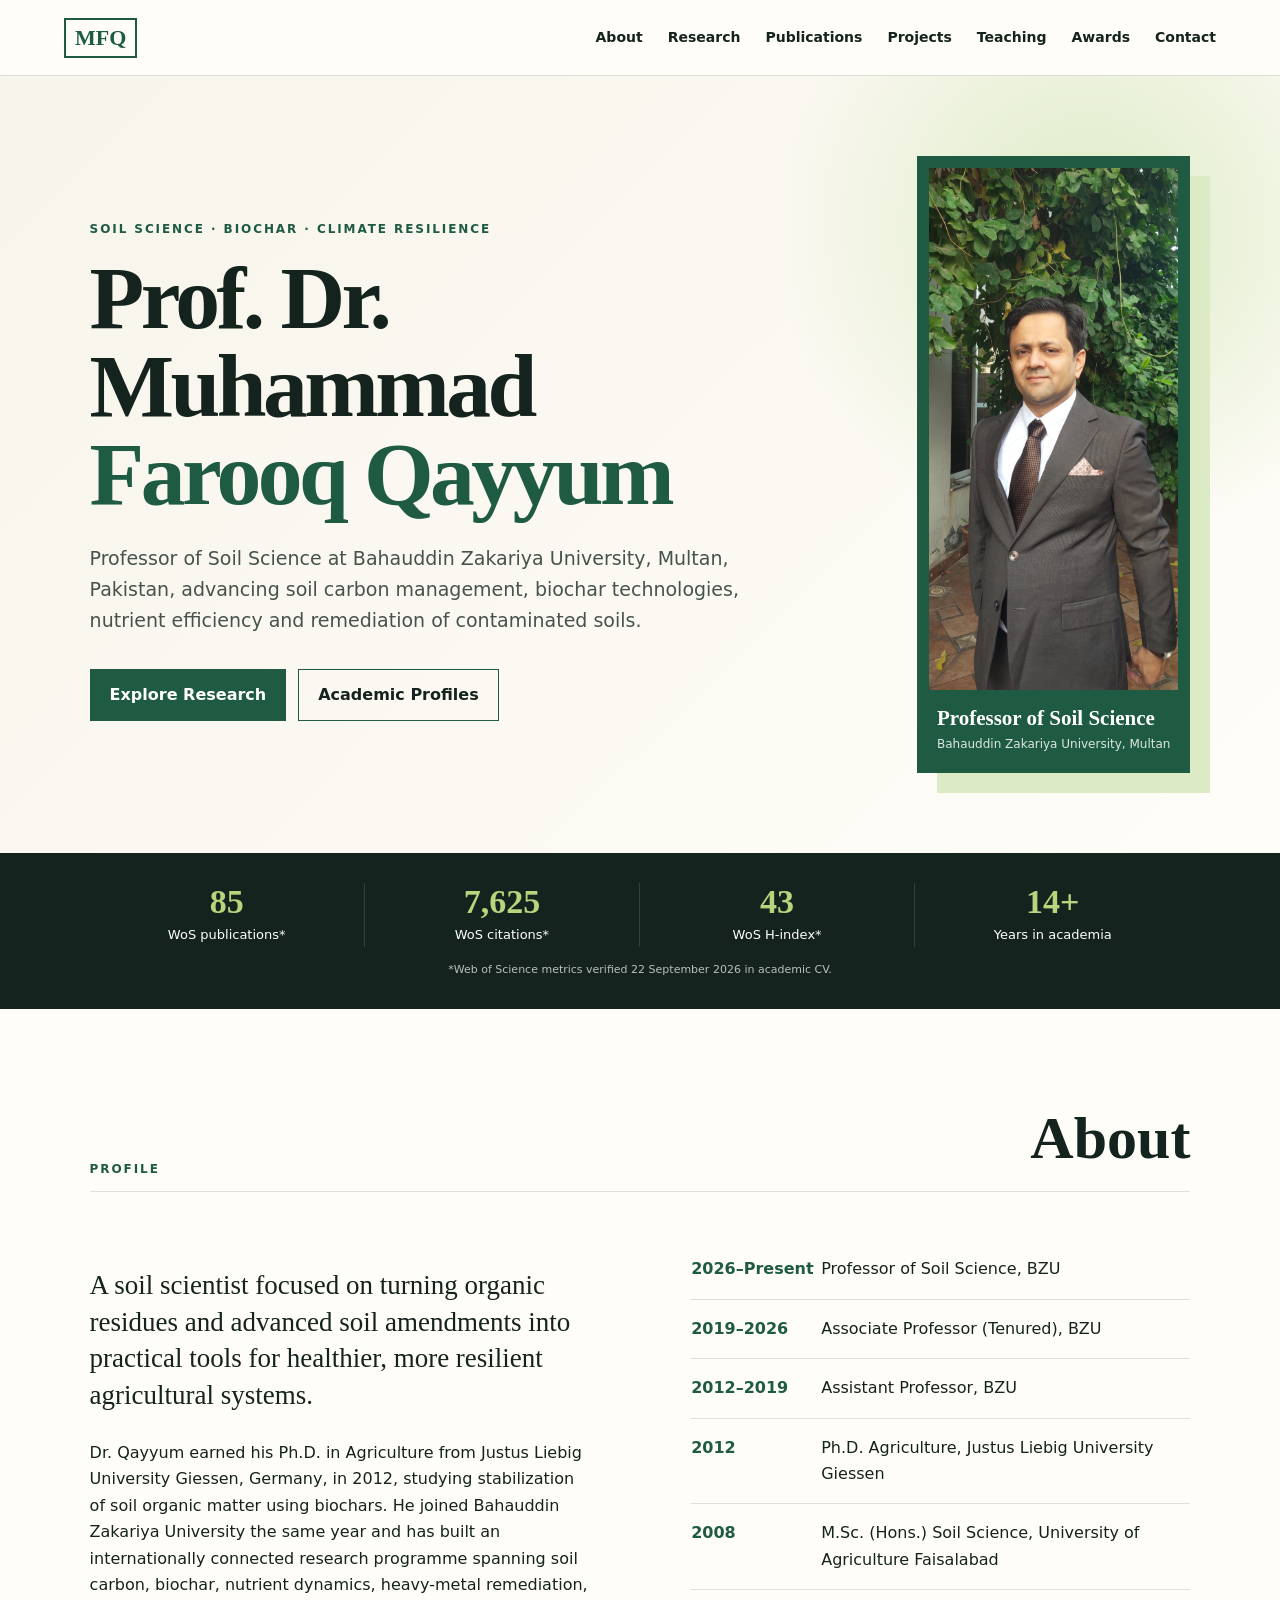
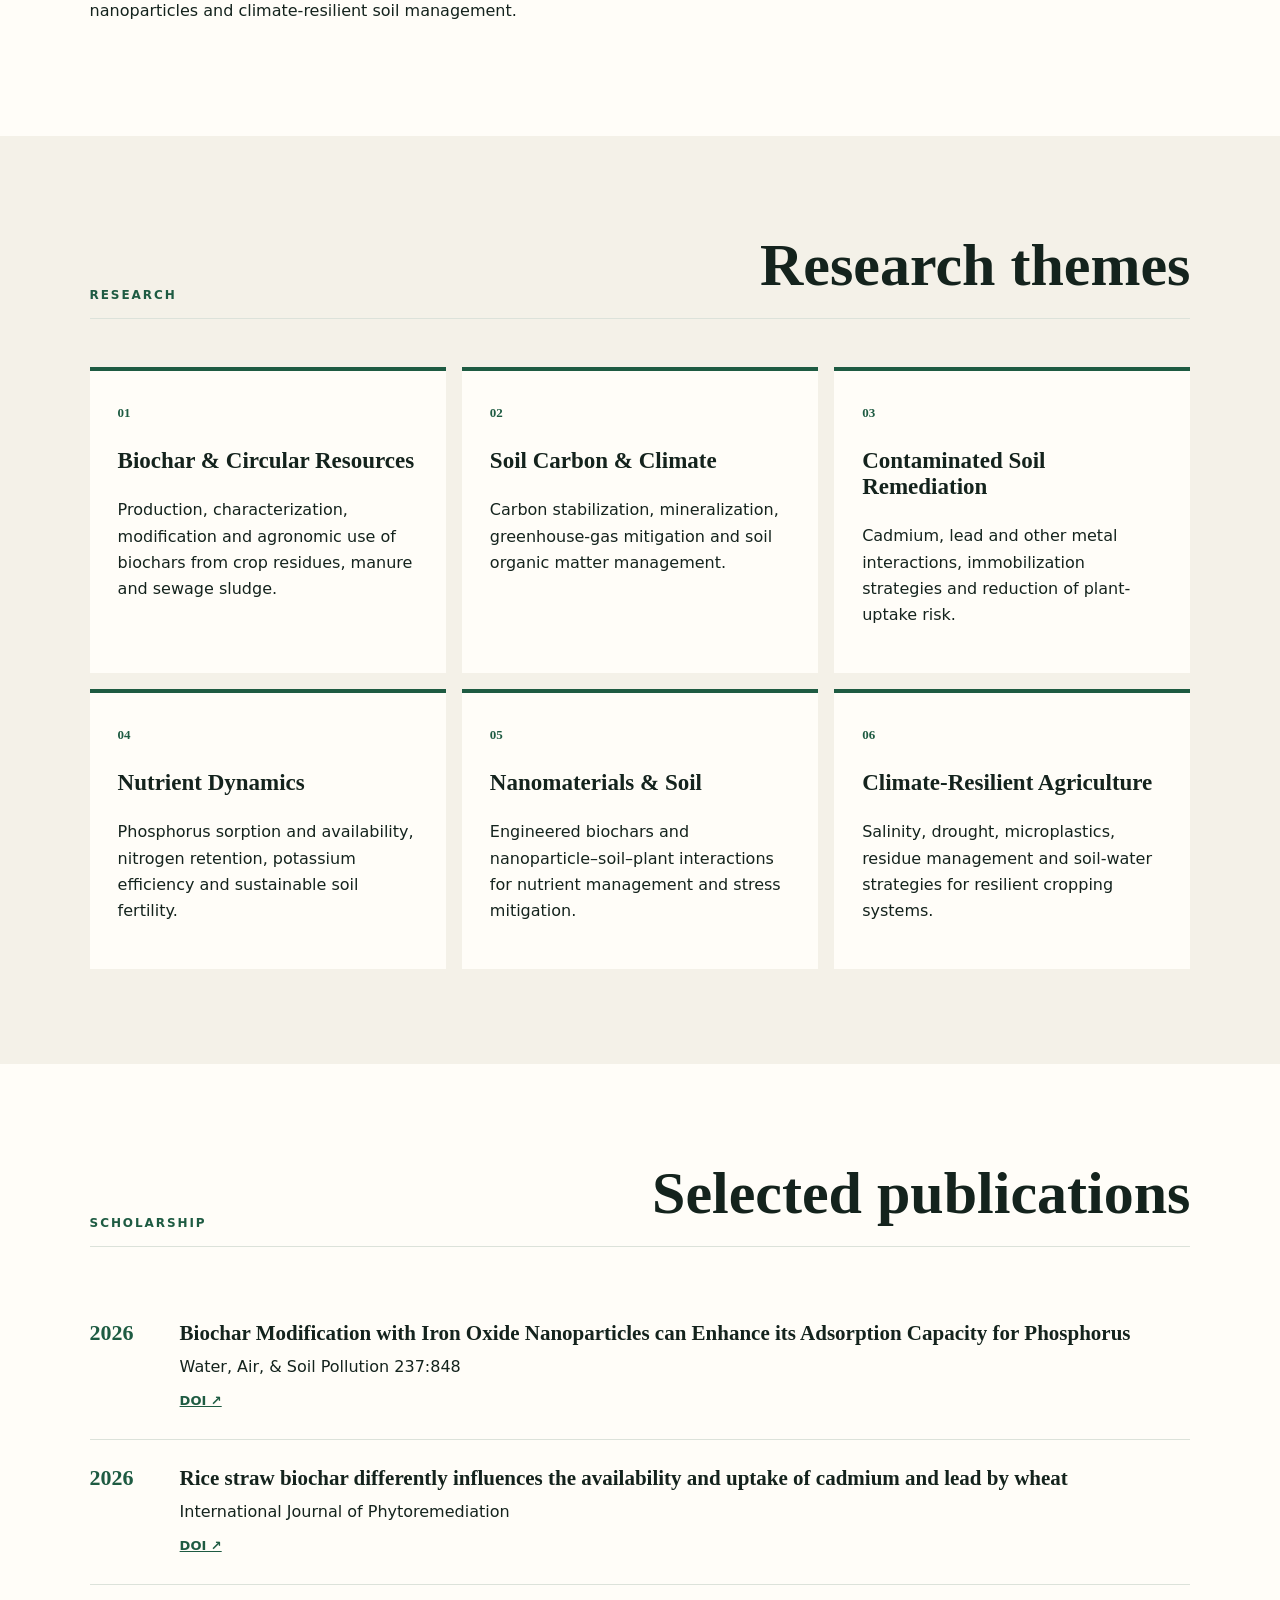
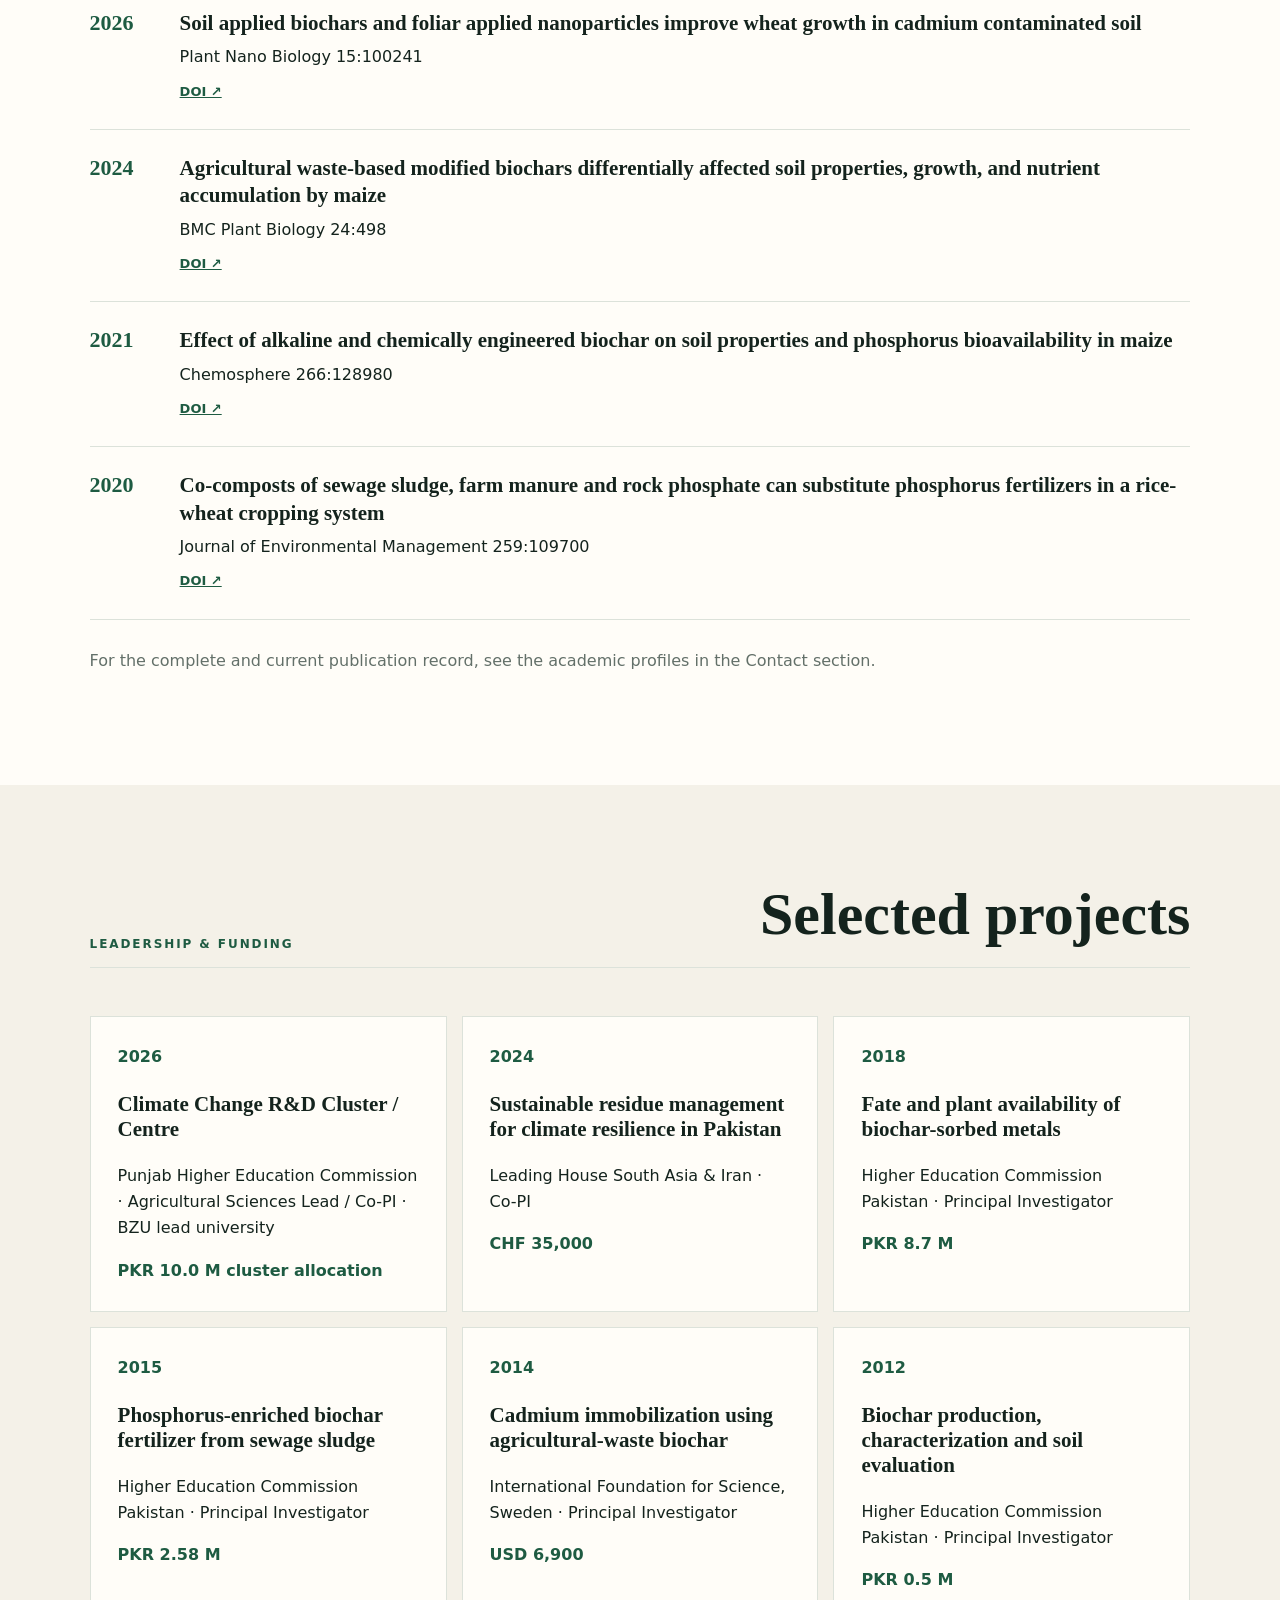
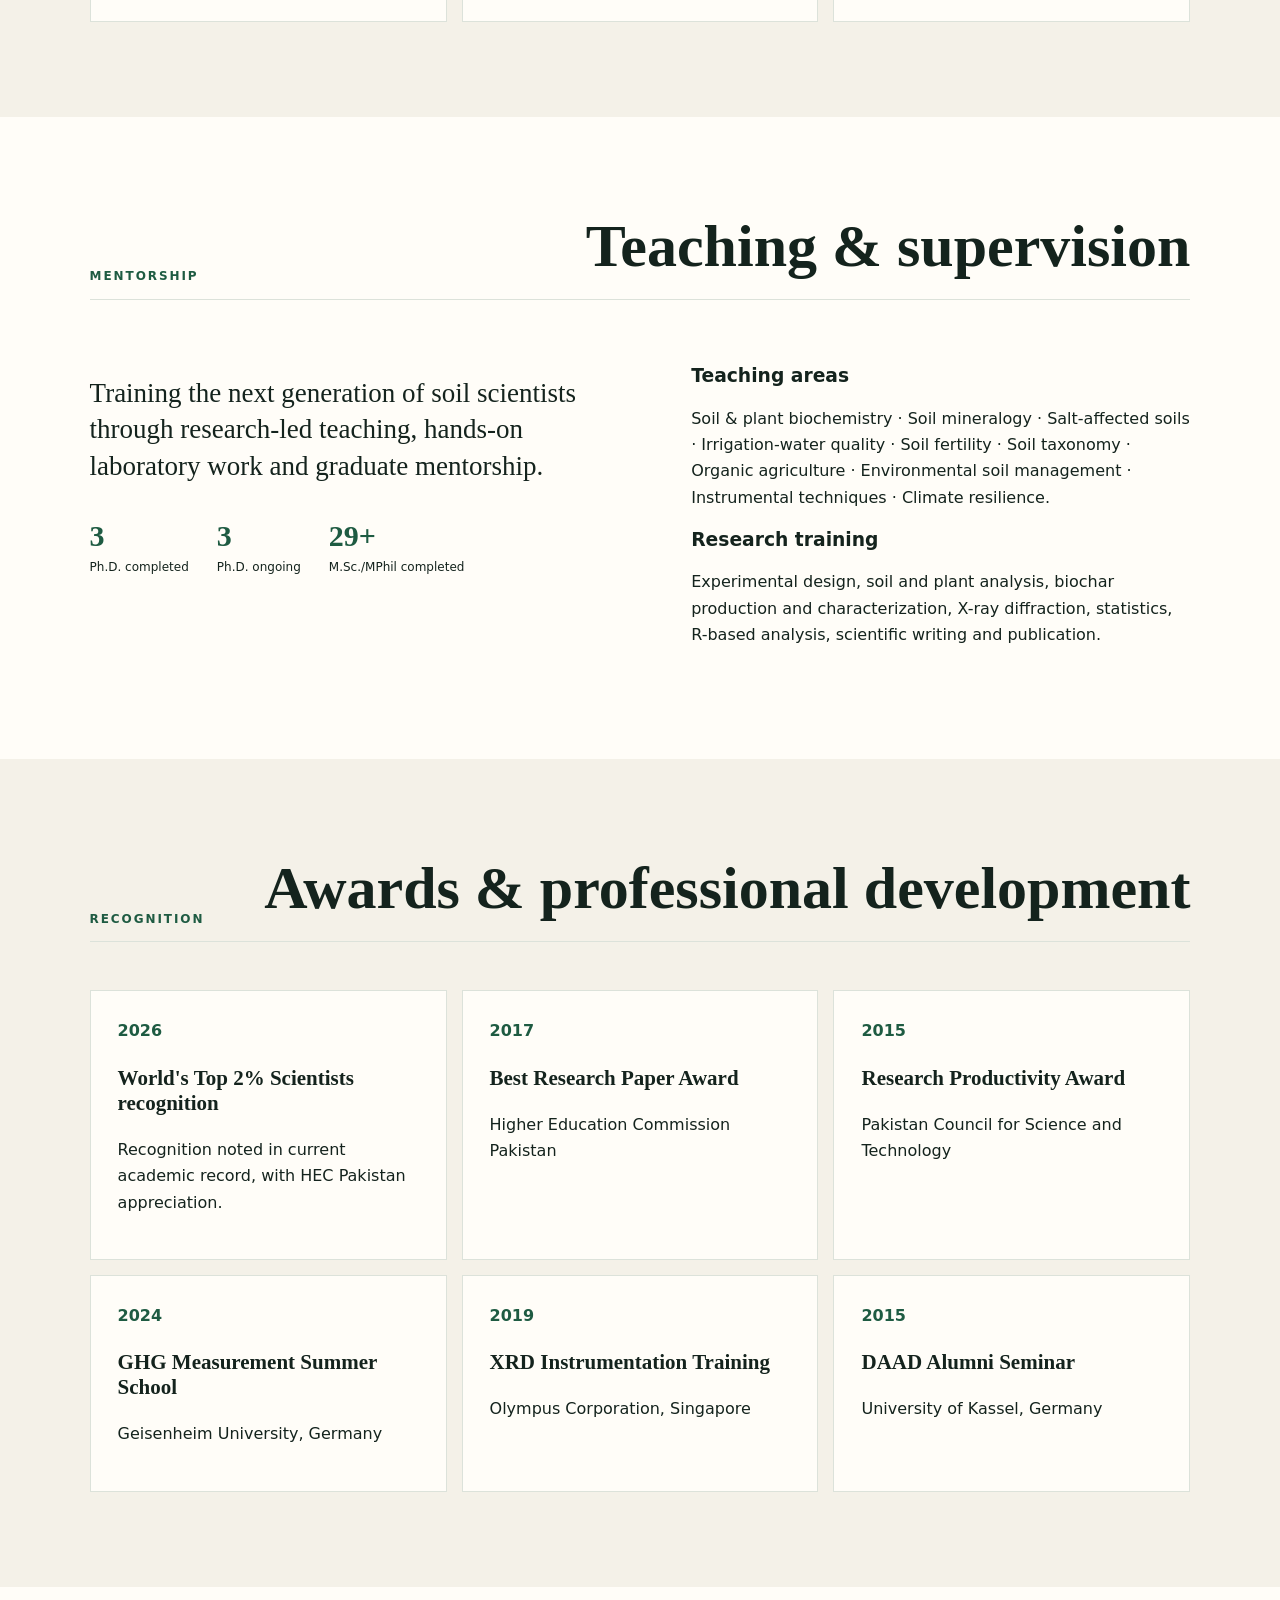
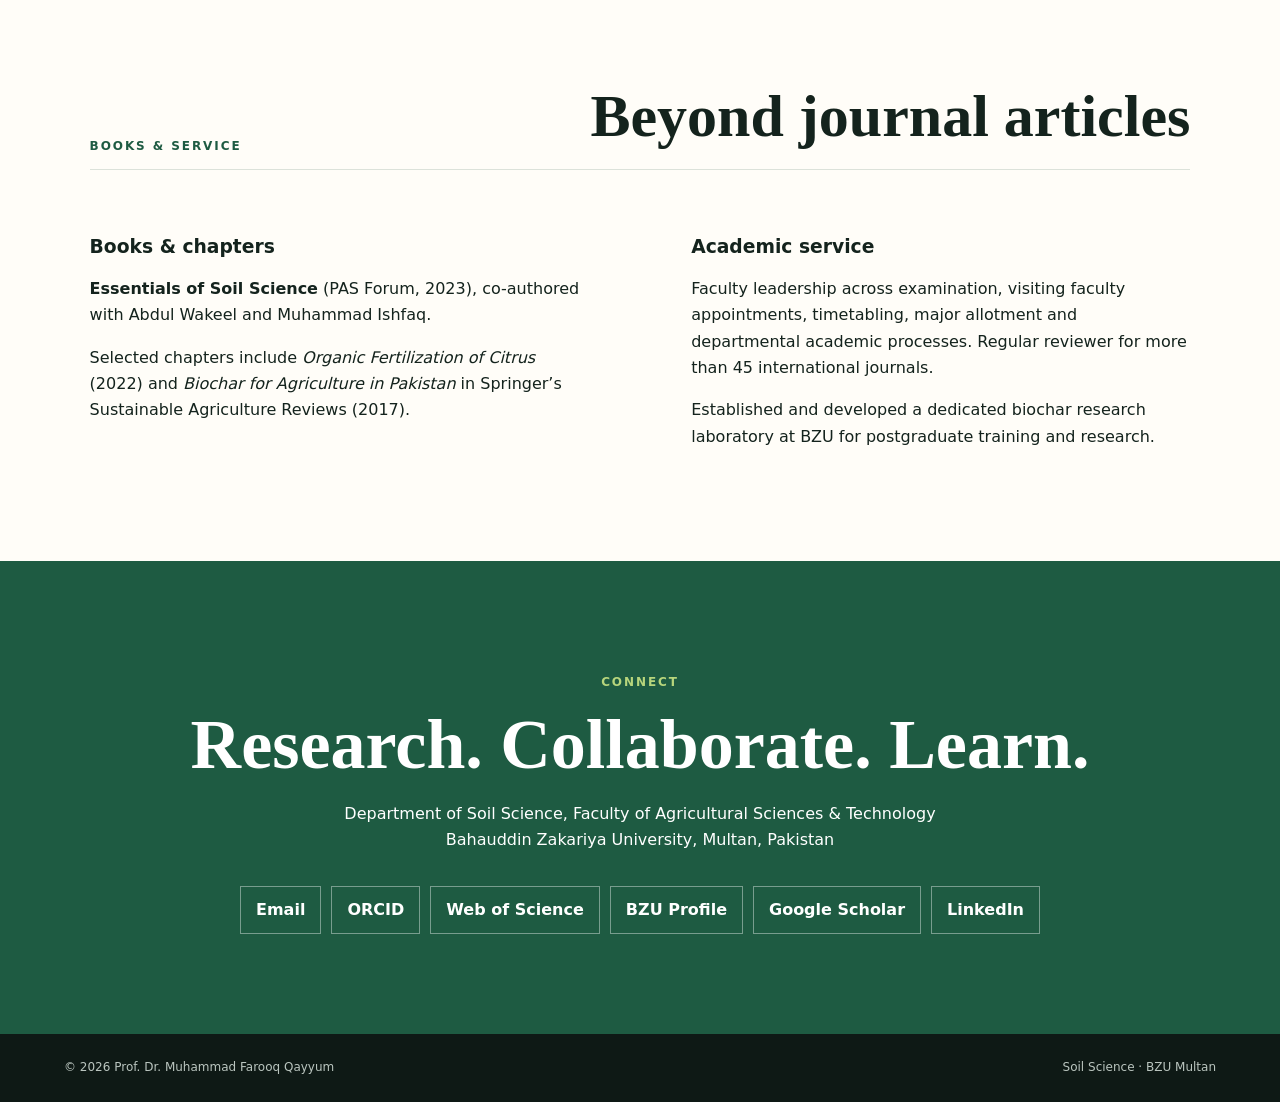
==== index.html @ b775e0f8 "Add Google Scholar profile link" ====
<!doctype html>
<html lang="en"><head><meta charset="utf-8"><meta name="viewport" content="width=device-width,initial-scale=1">
<meta name="description" content="Prof. Dr. Muhammad Farooq Qayyum — Professor of Soil Science at Bahauddin Zakariya University, Multan. Research in biochar, soil carbon, nutrient dynamics, remediation and climate-resilient agriculture.">
<title>Prof. Dr. Muhammad Farooq Qayyum | Soil Scientist</title><link rel="stylesheet" href="assets/css/style.css"></head>
<body>
<header class="site-header"><a class="brand" href="#home">MFQ</a><button class="menu" aria-label="Toggle navigation">☰</button><nav><a href="#about">About</a><a href="#research">Research</a><a href="#publications">Publications</a><a href="#projects">Projects</a><a href="#teaching">Teaching</a><a href="#awards">Awards</a><a href="#contact">Contact</a></nav></header>
<main>
<section id="home" class="hero"><div class="hero-copy"><p class="eyebrow">SOIL SCIENCE · BIOCHAR · CLIMATE RESILIENCE</p><h1>Prof. Dr. Muhammad<br><span>Farooq Qayyum</span></h1><p class="lead">Professor of Soil Science at Bahauddin Zakariya University, Multan, Pakistan, advancing soil carbon management, biochar technologies, nutrient efficiency and remediation of contaminated soils.</p><div class="actions"><a class="btn primary" href="#research">Explore Research</a><a class="btn" href="#contact">Academic Profiles</a></div></div>
<div class="portrait-card"><div class="portrait-frame"><img src="assets/29%20sep%202026%20selection%20board%20for%20Prof%203.jpeg" alt="Prof. Dr. Muhammad Farooq Qayyum" loading="eager"></div><div class="portrait-caption"><strong>Professor of Soil Science</strong><span>Bahauddin Zakariya University, Multan</span></div></div></section>
<section class="metrics"><div><strong>85</strong><span>WoS publications*</span></div><div><strong>7,625</strong><span>WoS citations*</span></div><div><strong>43</strong><span>WoS H-index*</span></div><div><strong>14+</strong><span>Years in academia</span></div><p>*Web of Science metrics verified 22 September 2026 in academic CV.</p></section>
<section id="about" class="section"><div class="section-head"><p>PROFILE</p><h2>About</h2></div><div class="two-col"><div><p class="big">A soil scientist focused on turning organic residues and advanced soil amendments into practical tools for healthier, more resilient agricultural systems.</p><p>Dr. Qayyum earned his Ph.D. in Agriculture from Justus Liebig University Giessen, Germany, in 2012, studying stabilization of soil organic matter using biochars. He joined Bahauddin Zakariya University the same year and has built an internationally connected research programme spanning soil carbon, biochar, nutrient dynamics, heavy-metal remediation, nanoparticles and climate-resilient soil management.</p></div><div class="timeline"><div><b>2026–Present</b><span>Professor of Soil Science, BZU</span></div><div><b>2019–2026</b><span>Associate Professor (Tenured), BZU</span></div><div><b>2012–2019</b><span>Assistant Professor, BZU</span></div><div><b>2012</b><span>Ph.D. Agriculture, Justus Liebig University Giessen</span></div><div><b>2008</b><span>M.Sc. (Hons.) Soil Science, University of Agriculture Faisalabad</span></div></div></div></section>
<section id="research" class="section alt"><div class="section-head"><p>RESEARCH</p><h2>Research themes</h2></div><div class="cards">
<article><span>01</span><h3>Biochar & Circular Resources</h3><p>Production, characterization, modification and agronomic use of biochars from crop residues, manure and sewage sludge.</p></article>
<article><span>02</span><h3>Soil Carbon & Climate</h3><p>Carbon stabilization, mineralization, greenhouse-gas mitigation and soil organic matter management.</p></article>
<article><span>03</span><h3>Contaminated Soil Remediation</h3><p>Cadmium, lead and other metal interactions, immobilization strategies and reduction of plant-uptake risk.</p></article>
<article><span>04</span><h3>Nutrient Dynamics</h3><p>Phosphorus sorption and availability, nitrogen retention, potassium efficiency and sustainable soil fertility.</p></article>
<article><span>05</span><h3>Nanomaterials & Soil</h3><p>Engineered biochars and nanoparticle–soil–plant interactions for nutrient management and stress mitigation.</p></article>
<article><span>06</span><h3>Climate-Resilient Agriculture</h3><p>Salinity, drought, microplastics, residue management and soil-water strategies for resilient cropping systems.</p></article></div></section>
<section id="publications" class="section"><div class="section-head"><p>SCHOLARSHIP</p><h2>Selected publications</h2></div><div class="pubs">
<article><time>2026</time><div><h3>Biochar Modification with Iron Oxide Nanoparticles can Enhance its Adsorption Capacity for Phosphorus</h3><p>Water, Air, & Soil Pollution 237:848</p><a href="https://doi.org/10.1007/s11270-026-09548-4">DOI ↗</a></div></article>
<article><time>2026</time><div><h3>Rice straw biochar differently influences the availability and uptake of cadmium and lead by wheat</h3><p>International Journal of Phytoremediation</p><a href="https://doi.org/10.1080/15226514.2026.2659861">DOI ↗</a></div></article>
<article><time>2026</time><div><h3>Soil applied biochars and foliar applied nanoparticles improve wheat growth in cadmium contaminated soil</h3><p>Plant Nano Biology 15:100241</p><a href="https://doi.org/10.1016/j.plana.2025.100241">DOI ↗</a></div></article>
<article><time>2024</time><div><h3>Agricultural waste-based modified biochars differentially affected soil properties, growth, and nutrient accumulation by maize</h3><p>BMC Plant Biology 24:498</p><a href="https://doi.org/10.1186/s12870-024-05202-5">DOI ↗</a></div></article>
<article><time>2021</time><div><h3>Effect of alkaline and chemically engineered biochar on soil properties and phosphorus bioavailability in maize</h3><p>Chemosphere 266:128980</p><a href="https://doi.org/10.1016/j.chemosphere.2020.128980">DOI ↗</a></div></article>
<article><time>2020</time><div><h3>Co-composts of sewage sludge, farm manure and rock phosphate can substitute phosphorus fertilizers in a rice-wheat cropping system</h3><p>Journal of Environmental Management 259:109700</p><a href="https://doi.org/10.1016/j.jenvman.2019.109700">DOI ↗</a></div></article>
</div><p class="more">For the complete and current publication record, see the academic profiles in the Contact section.</p></section>
<section id="projects" class="section alt"><div class="section-head"><p>LEADERSHIP & FUNDING</p><h2>Selected projects</h2></div><div class="projects">
<div><b>2026</b><h3>Climate Change R&D Cluster / Centre</h3><p>Punjab Higher Education Commission · Agricultural Sciences Lead / Co-PI · BZU lead university</p><strong>PKR 10.0 M cluster allocation</strong></div>
<div><b>2024</b><h3>Sustainable residue management for climate resilience in Pakistan</h3><p>Leading House South Asia & Iran · Co-PI</p><strong>CHF 35,000</strong></div>
<div><b>2018</b><h3>Fate and plant availability of biochar-sorbed metals</h3><p>Higher Education Commission Pakistan · Principal Investigator</p><strong>PKR 8.7 M</strong></div>
<div><b>2015</b><h3>Phosphorus-enriched biochar fertilizer from sewage sludge</h3><p>Higher Education Commission Pakistan · Principal Investigator</p><strong>PKR 2.58 M</strong></div>
<div><b>2014</b><h3>Cadmium immobilization using agricultural-waste biochar</h3><p>International Foundation for Science, Sweden · Principal Investigator</p><strong>USD 6,900</strong></div>
<div><b>2012</b><h3>Biochar production, characterization and soil evaluation</h3><p>Higher Education Commission Pakistan · Principal Investigator</p><strong>PKR 0.5 M</strong></div></div></section>
<section id="teaching" class="section"><div class="section-head"><p>MENTORSHIP</p><h2>Teaching & supervision</h2></div><div class="two-col"><div><p class="big">Training the next generation of soil scientists through research-led teaching, hands-on laboratory work and graduate mentorship.</p><div class="mini-metrics"><div><strong>3</strong><span>Ph.D. completed</span></div><div><strong>3</strong><span>Ph.D. ongoing</span></div><div><strong>29+</strong><span>M.Sc./MPhil completed</span></div></div></div><div><h3>Teaching areas</h3><p>Soil & plant biochemistry · Soil mineralogy · Salt-affected soils · Irrigation-water quality · Soil fertility · Soil taxonomy · Organic agriculture · Environmental soil management · Instrumental techniques · Climate resilience.</p><h3>Research training</h3><p>Experimental design, soil and plant analysis, biochar production and characterization, X-ray diffraction, statistics, R-based analysis, scientific writing and publication.</p></div></div></section>
<section id="awards" class="section alt"><div class="section-head"><p>RECOGNITION</p><h2>Awards & professional development</h2></div><div class="awards"><div><b>2026</b><h3>World's Top 2% Scientists recognition</h3><p>Recognition noted in current academic record, with HEC Pakistan appreciation.</p></div><div><b>2017</b><h3>Best Research Paper Award</h3><p>Higher Education Commission Pakistan</p></div><div><b>2015</b><h3>Research Productivity Award</h3><p>Pakistan Council for Science and Technology</p></div><div><b>2024</b><h3>GHG Measurement Summer School</h3><p>Geisenheim University, Germany</p></div><div><b>2019</b><h3>XRD Instrumentation Training</h3><p>Olympus Corporation, Singapore</p></div><div><b>2015</b><h3>DAAD Alumni Seminar</h3><p>University of Kassel, Germany</p></div></div></section>
<section class="section"><div class="section-head"><p>BOOKS & SERVICE</p><h2>Beyond journal articles</h2></div><div class="two-col"><div><h3>Books & chapters</h3><p><b>Essentials of Soil Science</b> (PAS Forum, 2023), co-authored with Abdul Wakeel and Muhammad Ishfaq.</p><p>Selected chapters include <i>Organic Fertilization of Citrus</i> (2022) and <i>Biochar for Agriculture in Pakistan</i> in Springer’s Sustainable Agriculture Reviews (2017).</p></div><div><h3>Academic service</h3><p>Faculty leadership across examination, visiting faculty appointments, timetabling, major allotment and departmental academic processes. Regular reviewer for more than 45 international journals.</p><p>Established and developed a dedicated biochar research laboratory at BZU for postgraduate training and research.</p></div></div></section>
<section id="contact" class="contact"><p class="eyebrow">CONNECT</p><h2>Research. Collaborate. Learn.</h2><p>Department of Soil Science, Faculty of Agricultural Sciences & Technology<br>Bahauddin Zakariya University, Multan, Pakistan</p><div class="profile-links"><a href="mailto:farooq.qayyum@bzu.edu.pk">Email</a><a href="https://orcid.org/0000-0002-5976-9880">ORCID</a><a href="https://www.webofscience.com/wos/author/rid/A-6505-2017">Web of Science</a><a href="https://bzu.edu.pk/view_faculty.php?deptID=56&facultyID=122">BZU Profile</a><a href="https://scholar.google.com/citations?user=m-de_KMAAAAJ&amp;hl=en">Google Scholar</a><a href="https://www.linkedin.com/in/muhammad-farooq-qayyum/">LinkedIn</a></div></section>
</main><footer><span>© <span id="year"></span> Prof. Dr. Muhammad Farooq Qayyum</span><span>Soil Science · BZU Multan</span></footer><script src="assets/js/main.js"></script></body></html>
---- assets/css/style.css ----
:root{--ink:#14231d;--green:#1e5b42;--lime:#b7d57c;--cream:#f4f1e8;--paper:#fffdf8;--muted:#637069;--line:#dce2da}*{box-sizing:border-box}html{scroll-behavior:smooth}body{margin:0;background:var(--paper);color:var(--ink);font-family:Inter,ui-sans-serif,system-ui,-apple-system,"Segoe UI",sans-serif;line-height:1.65}a{color:inherit}.site-header{height:76px;padding:0 max(5vw,24px);display:flex;align-items:center;justify-content:space-between;position:sticky;top:0;background:rgba(255,253,248,.94);backdrop-filter:blur(12px);z-index:20;border-bottom:1px solid var(--line)}.brand{font:800 22px Georgia,serif;text-decoration:none;color:var(--green);border:2px solid var(--green);padding:5px 9px}.site-header nav{display:flex;gap:25px}.site-header nav a{text-decoration:none;font-size:14px;font-weight:650}.menu{display:none;border:0;background:none;font-size:24px}.hero{min-height:76vh;display:grid;grid-template-columns:1.45fr .8fr;gap:6vw;align-items:center;padding:80px max(7vw,28px);background:radial-gradient(circle at 85% 20%,#dcebc5 0,transparent 25%),linear-gradient(135deg,#f7f4eb,#fffdf8)}.eyebrow,.section-head p{letter-spacing:.16em;font-size:12px;font-weight:800;color:var(--green)}h1,h2,h3{line-height:1.1}h1{font:700 clamp(48px,7vw,92px)/.98 Georgia,serif;margin:15px 0 25px;letter-spacing:-.04em}h1 span{color:var(--green)}.lead{font-size:19px;max-width:760px;color:#46534d}.actions{display:flex;gap:12px;margin-top:32px}.btn{padding:12px 19px;border:1px solid var(--green);text-decoration:none;font-weight:700}.btn.primary{background:var(--green);color:white}.portrait-card{max-width:440px;justify-self:end;background:var(--green);padding:12px 12px 18px;box-shadow:20px 20px 0 #dcebc5}.portrait-frame{height:min(58vh,570px);min-height:430px;overflow:hidden;background:#dcebc5}.portrait-frame img{width:100%;height:100%;object-fit:cover;object-position:50% 26%;display:block}.portrait-caption{display:flex;flex-direction:column;padding:16px 8px 0;color:white}.portrait-caption strong{font:700 21px Georgia,serif}.portrait-caption span{font-size:12px;color:#dce7e1;margin-top:4px}.metrics{display:grid;grid-template-columns:repeat(4,1fr);padding:30px max(7vw,28px);background:var(--ink);color:white;text-align:center}.metrics div{border-right:1px solid #ffffff22}.metrics div:nth-child(4){border:0}.metrics strong{display:block;font:700 34px Georgia,serif;color:var(--lime)}.metrics span{font-size:13px}.metrics p{grid-column:1/-1;margin:14px 0 0;font-size:11px;color:#b8c1bc}.section{padding:95px max(7vw,28px)}.section.alt{background:var(--cream)}.section-head{display:flex;align-items:end;justify-content:space-between;border-bottom:1px solid var(--line);margin-bottom:48px}.section-head h2{font:700 clamp(38px,5vw,60px) Georgia,serif;margin:0 0 18px}.two-col{display:grid;grid-template-columns:1fr 1fr;gap:8vw}.big{font:400 27px/1.35 Georgia,serif}.timeline div{display:grid;grid-template-columns:130px 1fr;padding:16px 0;border-bottom:1px solid var(--line)}.timeline b{color:var(--green)}.cards{display:grid;grid-template-columns:repeat(3,1fr);gap:16px}.cards article{background:var(--paper);padding:28px;border-top:4px solid var(--green)}.cards article span{font:700 13px Georgia;color:var(--green)}.cards h3{font:700 23px Georgia,serif}.pubs article{display:grid;grid-template-columns:90px 1fr;padding:25px 0;border-bottom:1px solid var(--line)}.pubs time{font:700 22px Georgia,serif;color:var(--green)}.pubs h3{margin:0;font:700 21px/1.3 Georgia,serif}.pubs p{margin:7px 0}.pubs a{font-size:13px;font-weight:800;color:var(--green)}.more{margin-top:28px;color:var(--muted)}.projects,.awards{display:grid;grid-template-columns:repeat(3,1fr);gap:15px}.projects>div,.awards>div{background:var(--paper);padding:27px;border:1px solid var(--line)}.projects b,.awards b{color:var(--green)}.projects h3,.awards h3{font:700 21px Georgia,serif}.projects strong{color:var(--green)}.mini-metrics{display:flex;gap:28px;margin-top:35px}.mini-metrics strong{display:block;font:700 30px Georgia,serif;color:var(--green)}.mini-metrics span{font-size:12px}.contact{padding:100px max(7vw,28px);background:var(--green);color:white;text-align:center}.contact .eyebrow{color:var(--lime)}.contact h2{font:700 clamp(42px,6vw,70px) Georgia,serif;margin:12px}.profile-links{display:flex;justify-content:center;flex-wrap:wrap;gap:10px;margin-top:32px}.profile-links a{border:1px solid #ffffff66;padding:10px 15px;text-decoration:none;font-weight:700}.profile-links a:hover{background:white;color:var(--green)}footer{display:flex;justify-content:space-between;padding:24px max(5vw,24px);font-size:12px;background:#0e1915;color:#bac5bf}@media(max-width:850px){.site-header nav{display:none;position:absolute;top:76px;left:0;right:0;background:var(--paper);padding:25px;flex-direction:column;border-bottom:1px solid var(--line)}.site-header nav.open{display:flex}.menu{display:block}.hero,.two-col{grid-template-columns:1fr}.hero{padding-top:50px}.portrait-card{justify-self:start;box-shadow:10px 10px 0 #dcebc5;max-width:420px}.portrait-frame{height:520px}.metrics{grid-template-columns:1fr 1fr;gap:25px}.metrics div{border:0}.cards,.projects,.awards{grid-template-columns:1fr 1fr}}@media(max-width:560px){.portrait-frame{height:430px;min-height:0}.portrait-card{width:calc(100% - 10px)}.cards,.projects,.awards{grid-template-columns:1fr}.pubs article{grid-template-columns:1fr}.mini-metrics{flex-wrap:wrap}footer{flex-direction:column;gap:5px}}
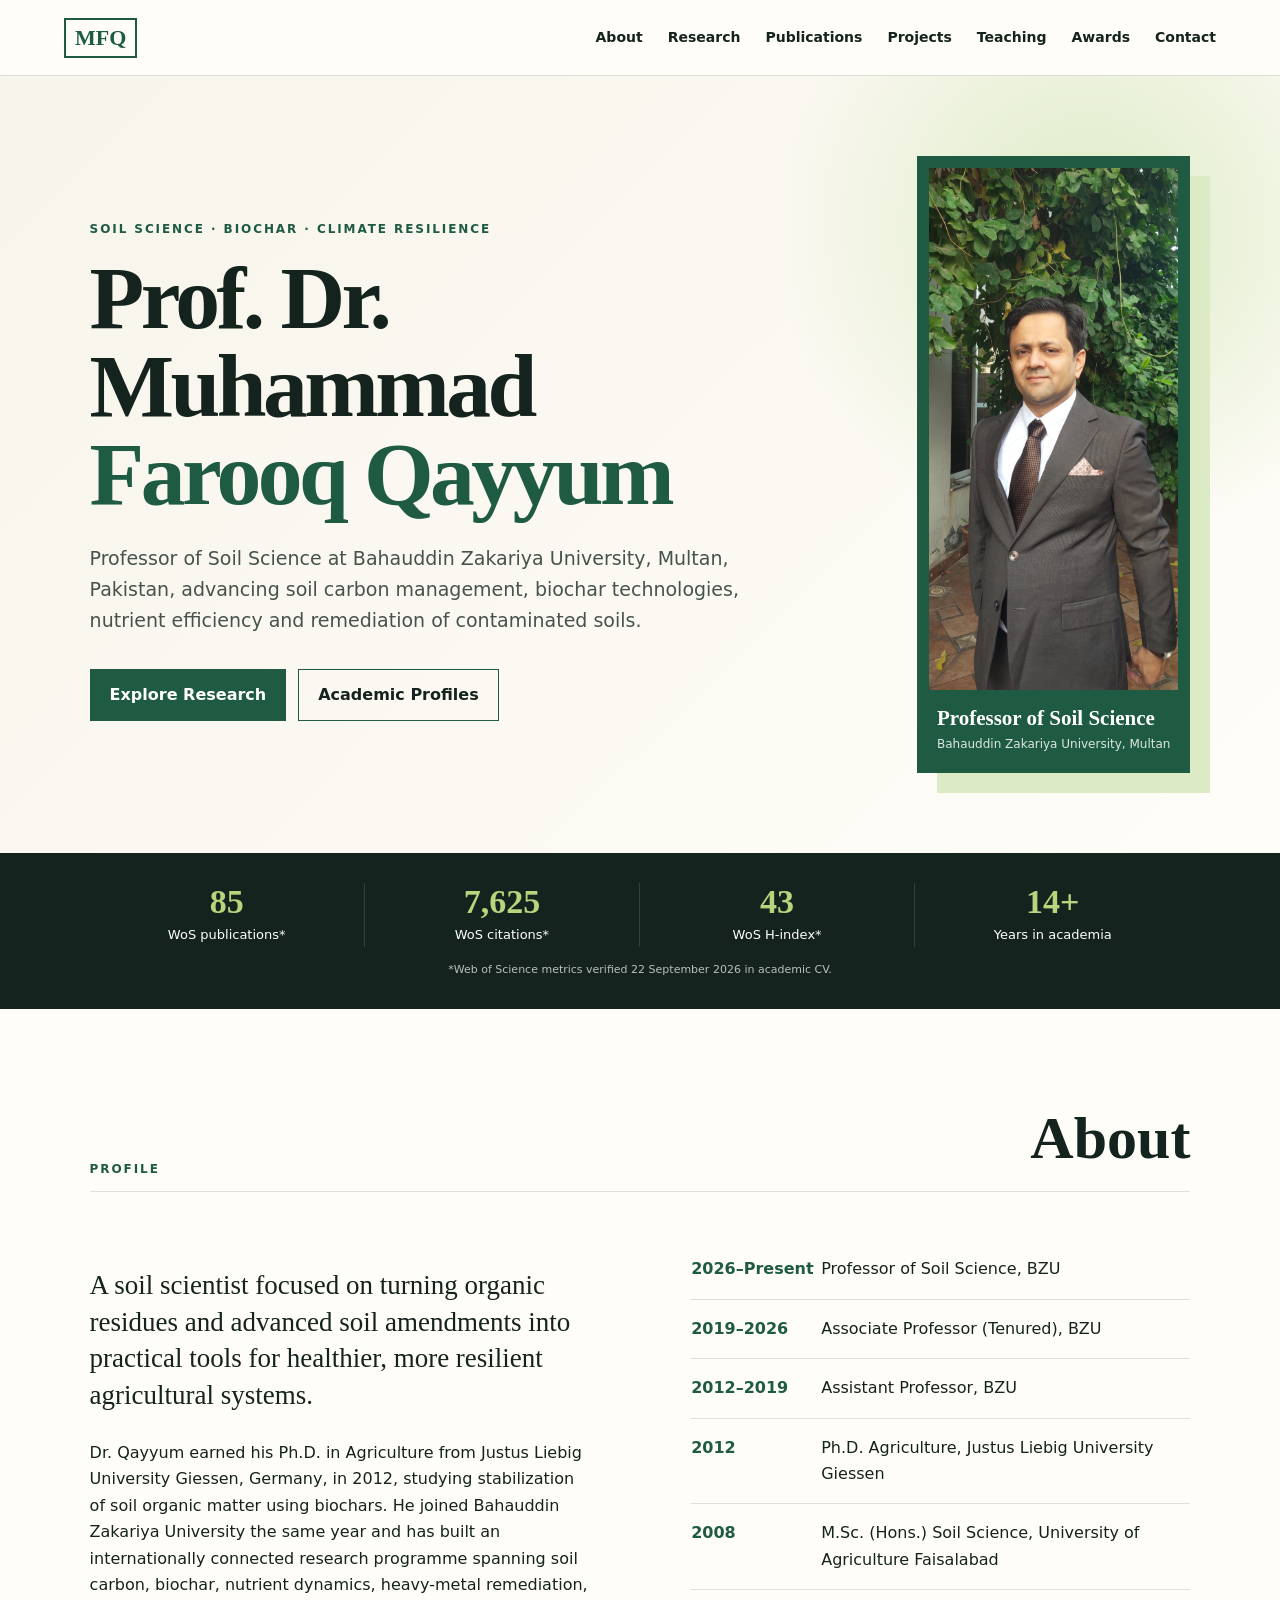
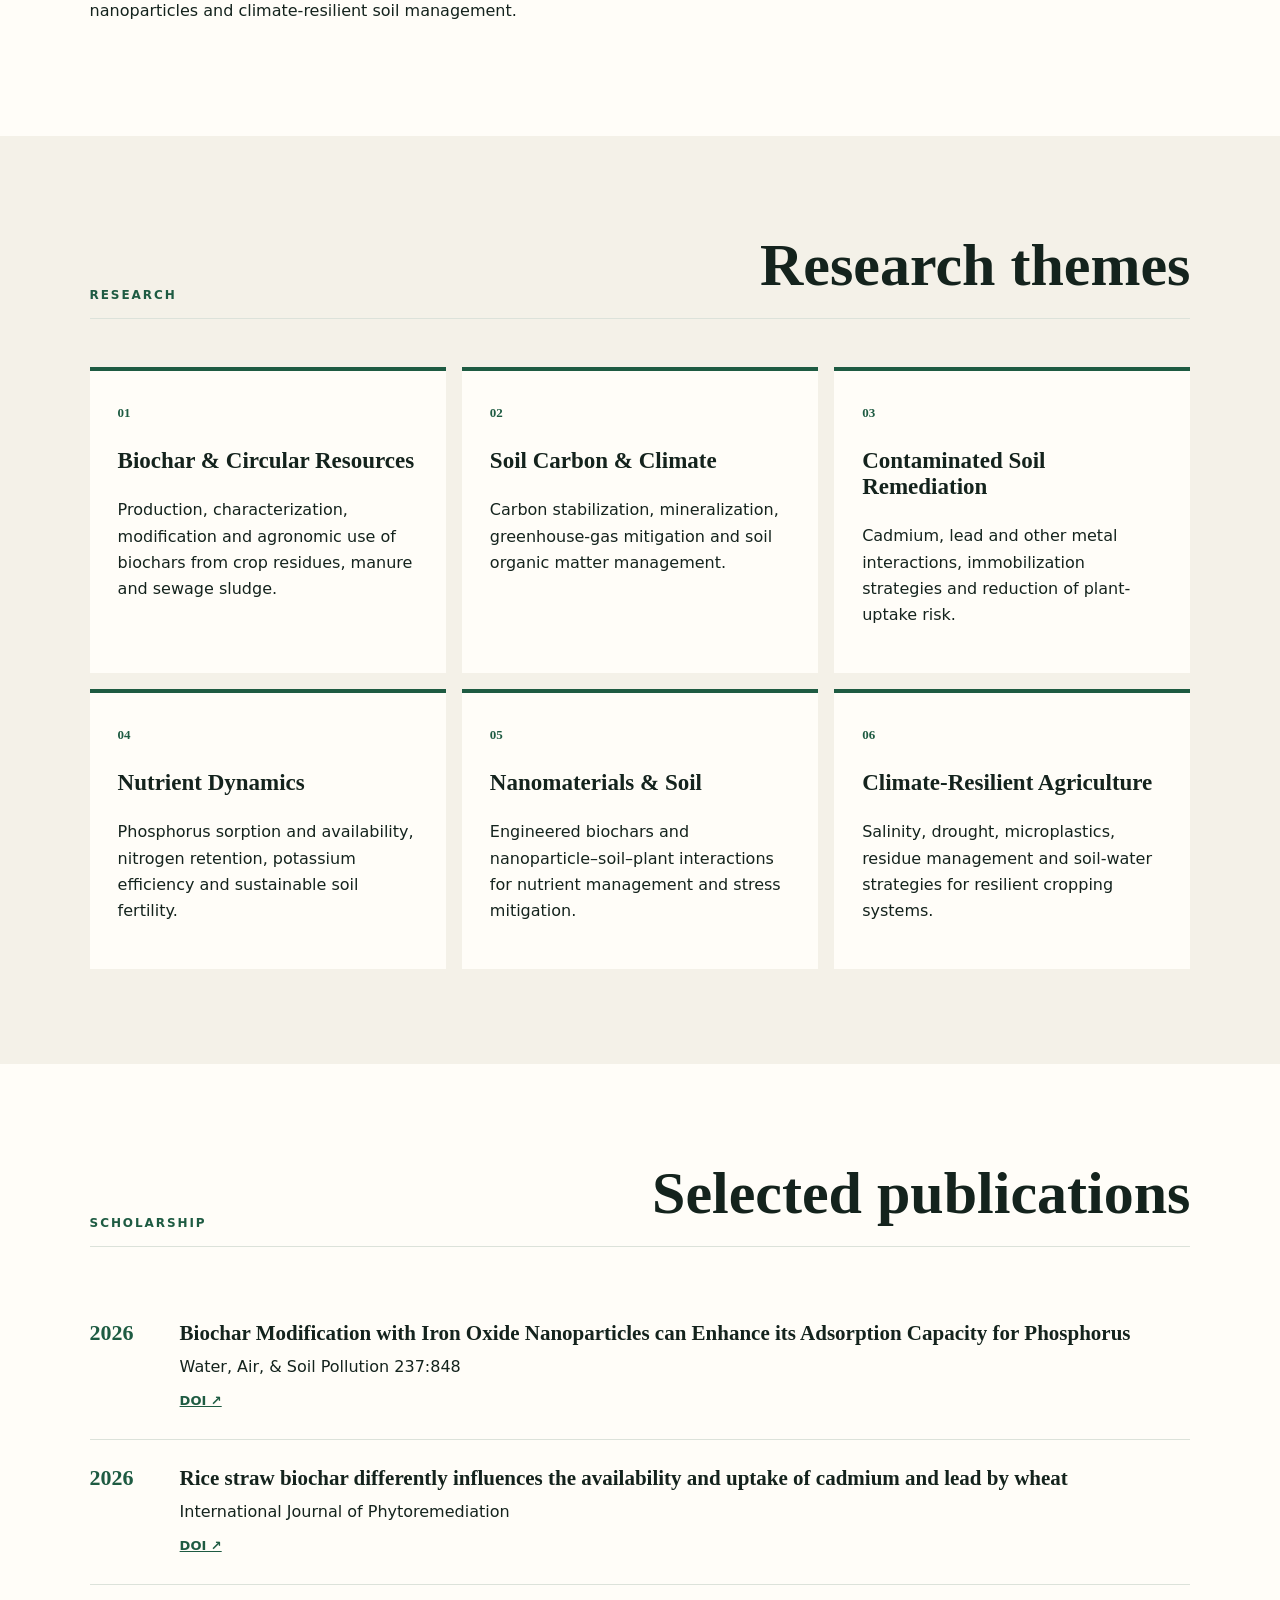
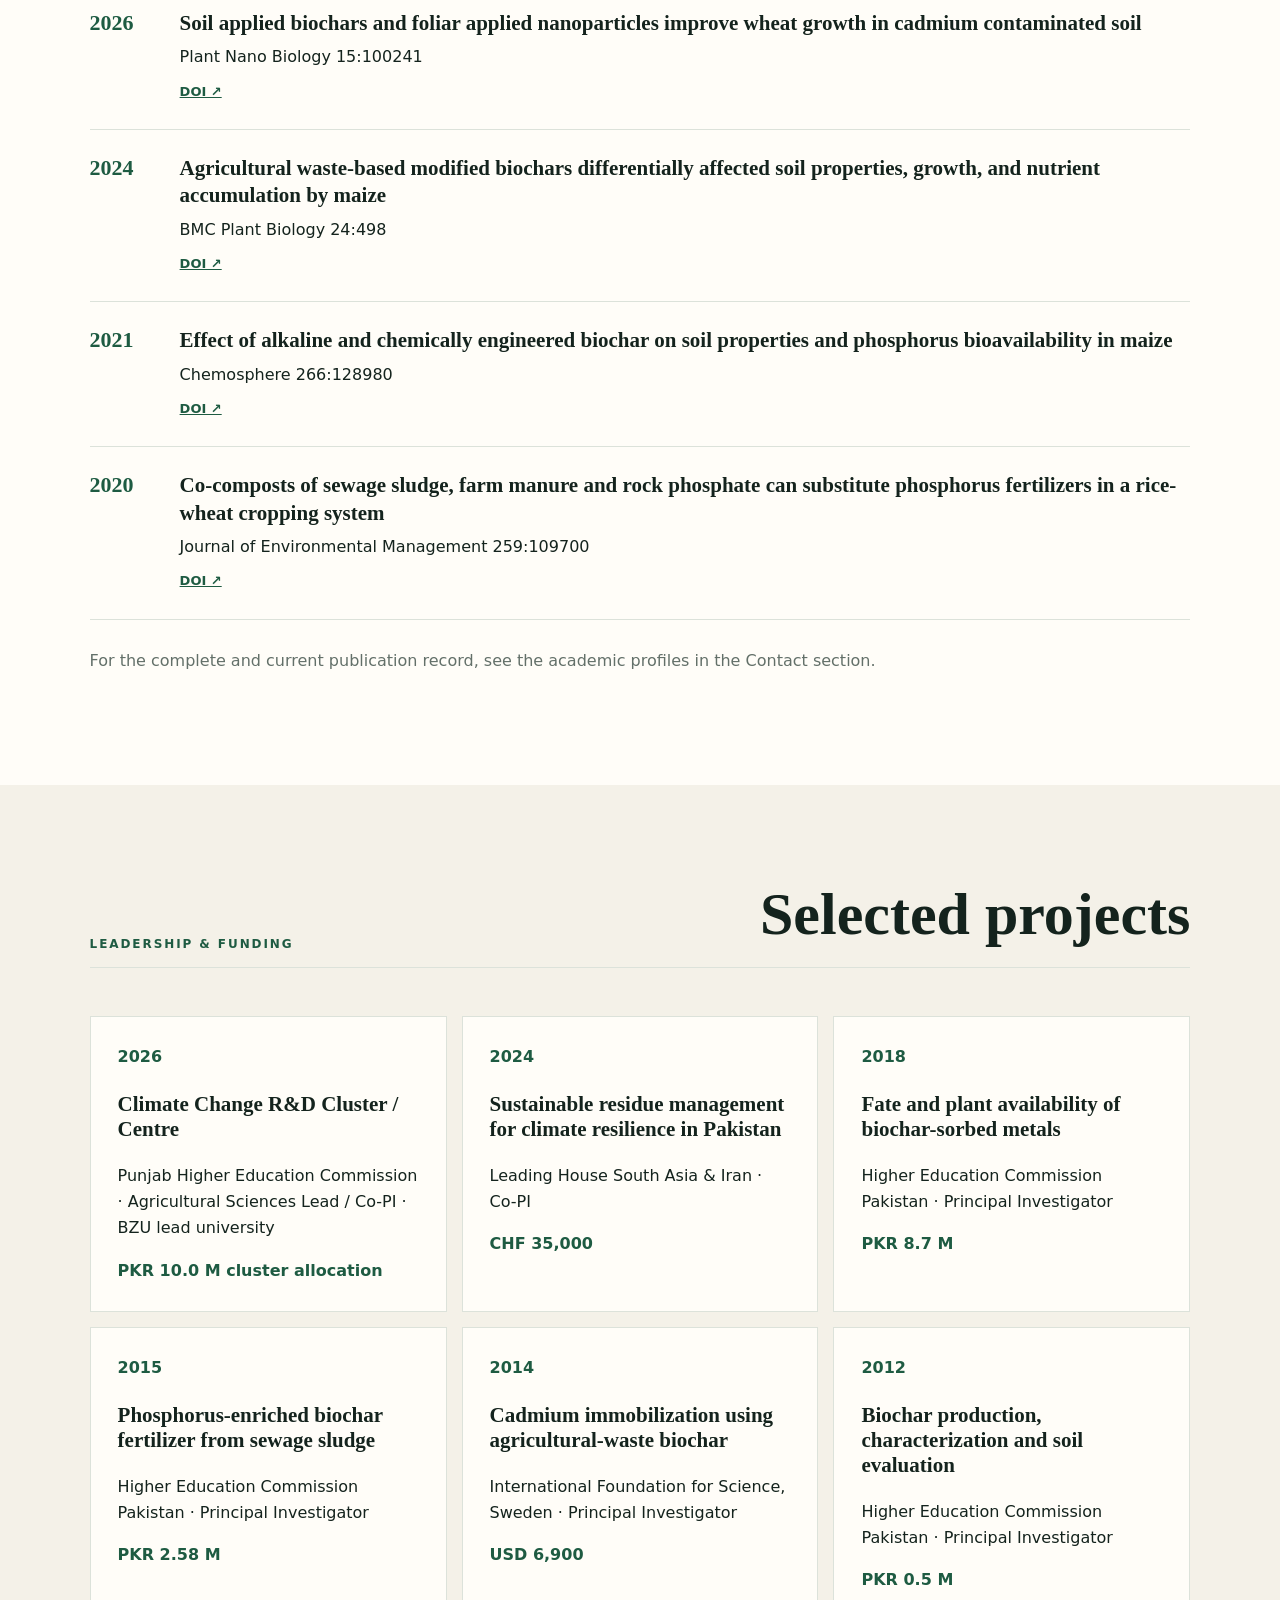
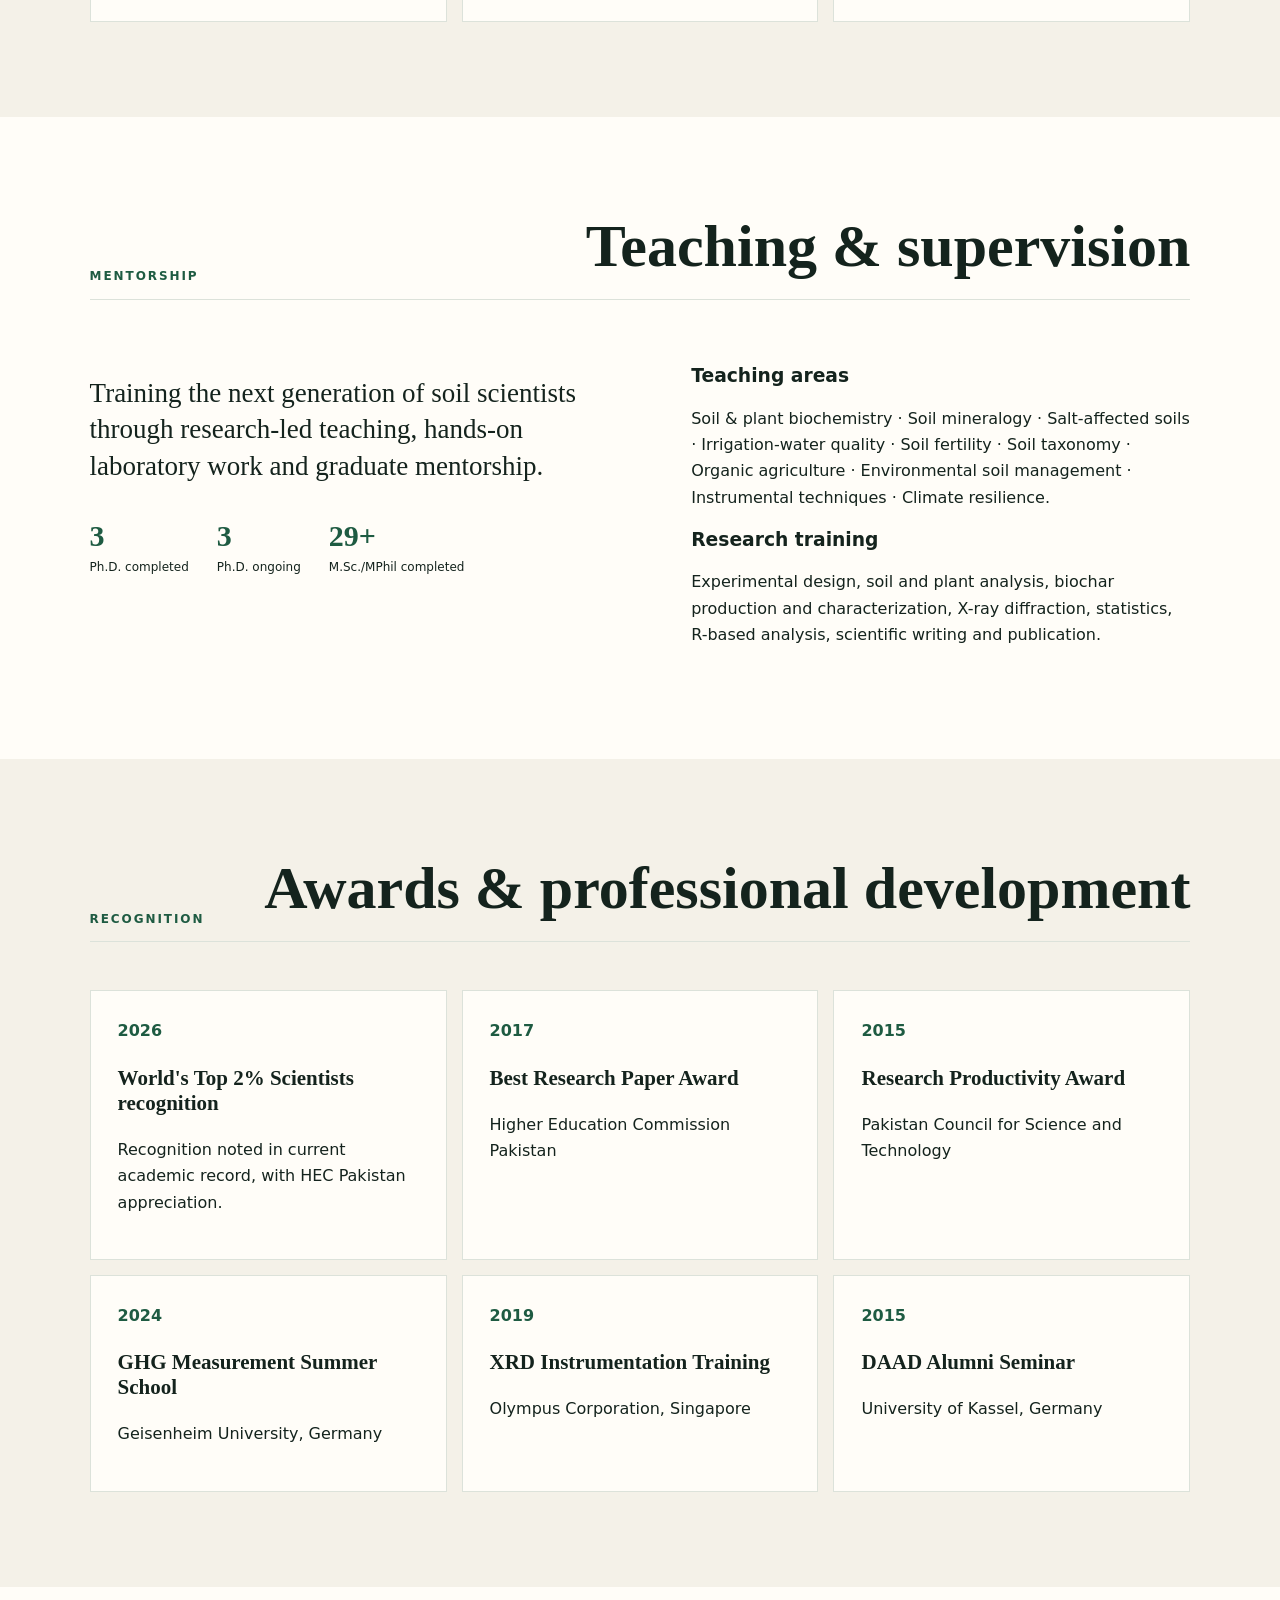
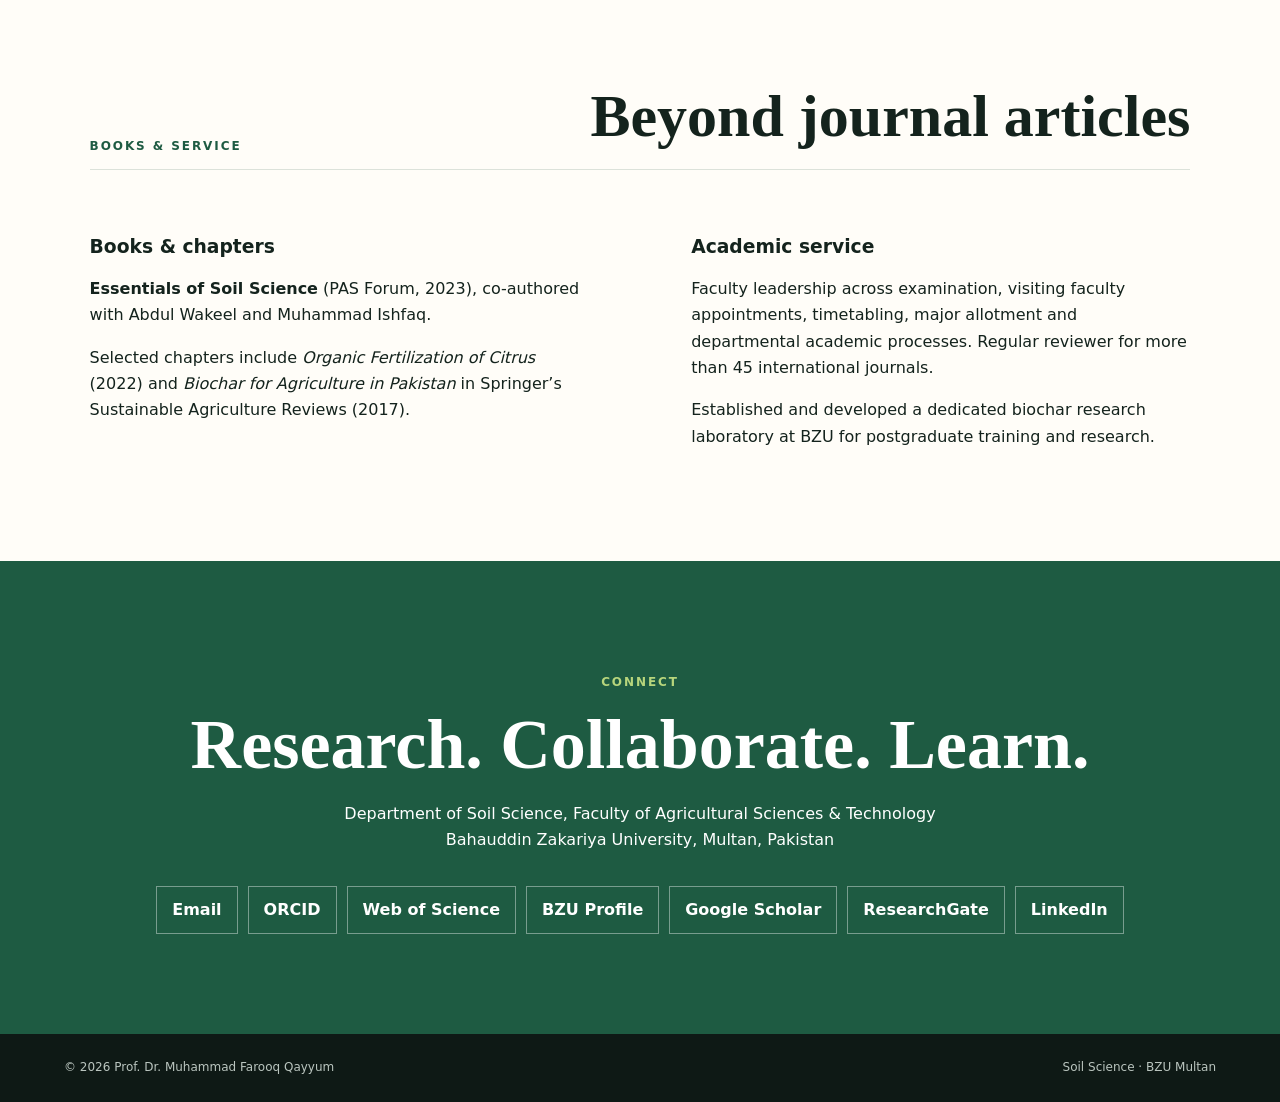
==== commit dd4bd161: "Add ResearchGate academic profile" ====
--- a/index.html
+++ b/index.html
@@ -34,5 +34,5 @@
 <section id="teaching" class="section"><div class="section-head"><p>MENTORSHIP</p><h2>Teaching & supervision</h2></div><div class="two-col"><div><p class="big">Training the next generation of soil scientists through research-led teaching, hands-on laboratory work and graduate mentorship.</p><div class="mini-metrics"><div><strong>3</strong><span>Ph.D. completed</span></div><div><strong>3</strong><span>Ph.D. ongoing</span></div><div><strong>29+</strong><span>M.Sc./MPhil completed</span></div></div></div><div><h3>Teaching areas</h3><p>Soil & plant biochemistry · Soil mineralogy · Salt-affected soils · Irrigation-water quality · Soil fertility · Soil taxonomy · Organic agriculture · Environmental soil management · Instrumental techniques · Climate resilience.</p><h3>Research training</h3><p>Experimental design, soil and plant analysis, biochar production and characterization, X-ray diffraction, statistics, R-based analysis, scientific writing and publication.</p></div></div></section>
 <section id="awards" class="section alt"><div class="section-head"><p>RECOGNITION</p><h2>Awards & professional development</h2></div><div class="awards"><div><b>2026</b><h3>World's Top 2% Scientists recognition</h3><p>Recognition noted in current academic record, with HEC Pakistan appreciation.</p></div><div><b>2017</b><h3>Best Research Paper Award</h3><p>Higher Education Commission Pakistan</p></div><div><b>2015</b><h3>Research Productivity Award</h3><p>Pakistan Council for Science and Technology</p></div><div><b>2024</b><h3>GHG Measurement Summer School</h3><p>Geisenheim University, Germany</p></div><div><b>2019</b><h3>XRD Instrumentation Training</h3><p>Olympus Corporation, Singapore</p></div><div><b>2015</b><h3>DAAD Alumni Seminar</h3><p>University of Kassel, Germany</p></div></div></section>
 <section class="section"><div class="section-head"><p>BOOKS & SERVICE</p><h2>Beyond journal articles</h2></div><div class="two-col"><div><h3>Books & chapters</h3><p><b>Essentials of Soil Science</b> (PAS Forum, 2023), co-authored with Abdul Wakeel and Muhammad Ishfaq.</p><p>Selected chapters include <i>Organic Fertilization of Citrus</i> (2022) and <i>Biochar for Agriculture in Pakistan</i> in Springer’s Sustainable Agriculture Reviews (2017).</p></div><div><h3>Academic service</h3><p>Faculty leadership across examination, visiting faculty appointments, timetabling, major allotment and departmental academic processes. Regular reviewer for more than 45 international journals.</p><p>Established and developed a dedicated biochar research laboratory at BZU for postgraduate training and research.</p></div></div></section>
-<section id="contact" class="contact"><p class="eyebrow">CONNECT</p><h2>Research. Collaborate. Learn.</h2><p>Department of Soil Science, Faculty of Agricultural Sciences & Technology<br>Bahauddin Zakariya University, Multan, Pakistan</p><div class="profile-links"><a href="mailto:farooq.qayyum@bzu.edu.pk">Email</a><a href="https://orcid.org/0000-0002-5976-9880">ORCID</a><a href="https://www.webofscience.com/wos/author/rid/A-6505-2017">Web of Science</a><a href="https://bzu.edu.pk/view_faculty.php?deptID=56&facultyID=122">BZU Profile</a><a href="https://scholar.google.com/citations?user=m-de_KMAAAAJ&amp;hl=en">Google Scholar</a><a href="https://www.linkedin.com/in/muhammad-farooq-qayyum/">LinkedIn</a></div></section>
+<section id="contact" class="contact"><p class="eyebrow">CONNECT</p><h2>Research. Collaborate. Learn.</h2><p>Department of Soil Science, Faculty of Agricultural Sciences & Technology<br>Bahauddin Zakariya University, Multan, Pakistan</p><div class="profile-links"><a href="mailto:farooq.qayyum@bzu.edu.pk">Email</a><a href="https://orcid.org/0000-0002-5976-9880">ORCID</a><a href="https://www.webofscience.com/wos/author/rid/A-6505-2017">Web of Science</a><a href="https://bzu.edu.pk/view_faculty.php?deptID=56&facultyID=122">BZU Profile</a><a href="https://scholar.google.com/citations?user=m-de_KMAAAAJ&amp;hl=en">Google Scholar</a><a href="https://www.researchgate.net/profile/Muhammad-Qayyum-6">ResearchGate</a><a href="https://www.linkedin.com/in/muhammad-farooq-qayyum/">LinkedIn</a></div></section>
 </main><footer><span>© <span id="year"></span> Prof. Dr. Muhammad Farooq Qayyum</span><span>Soil Science · BZU Multan</span></footer><script src="assets/js/main.js"></script></body></html>
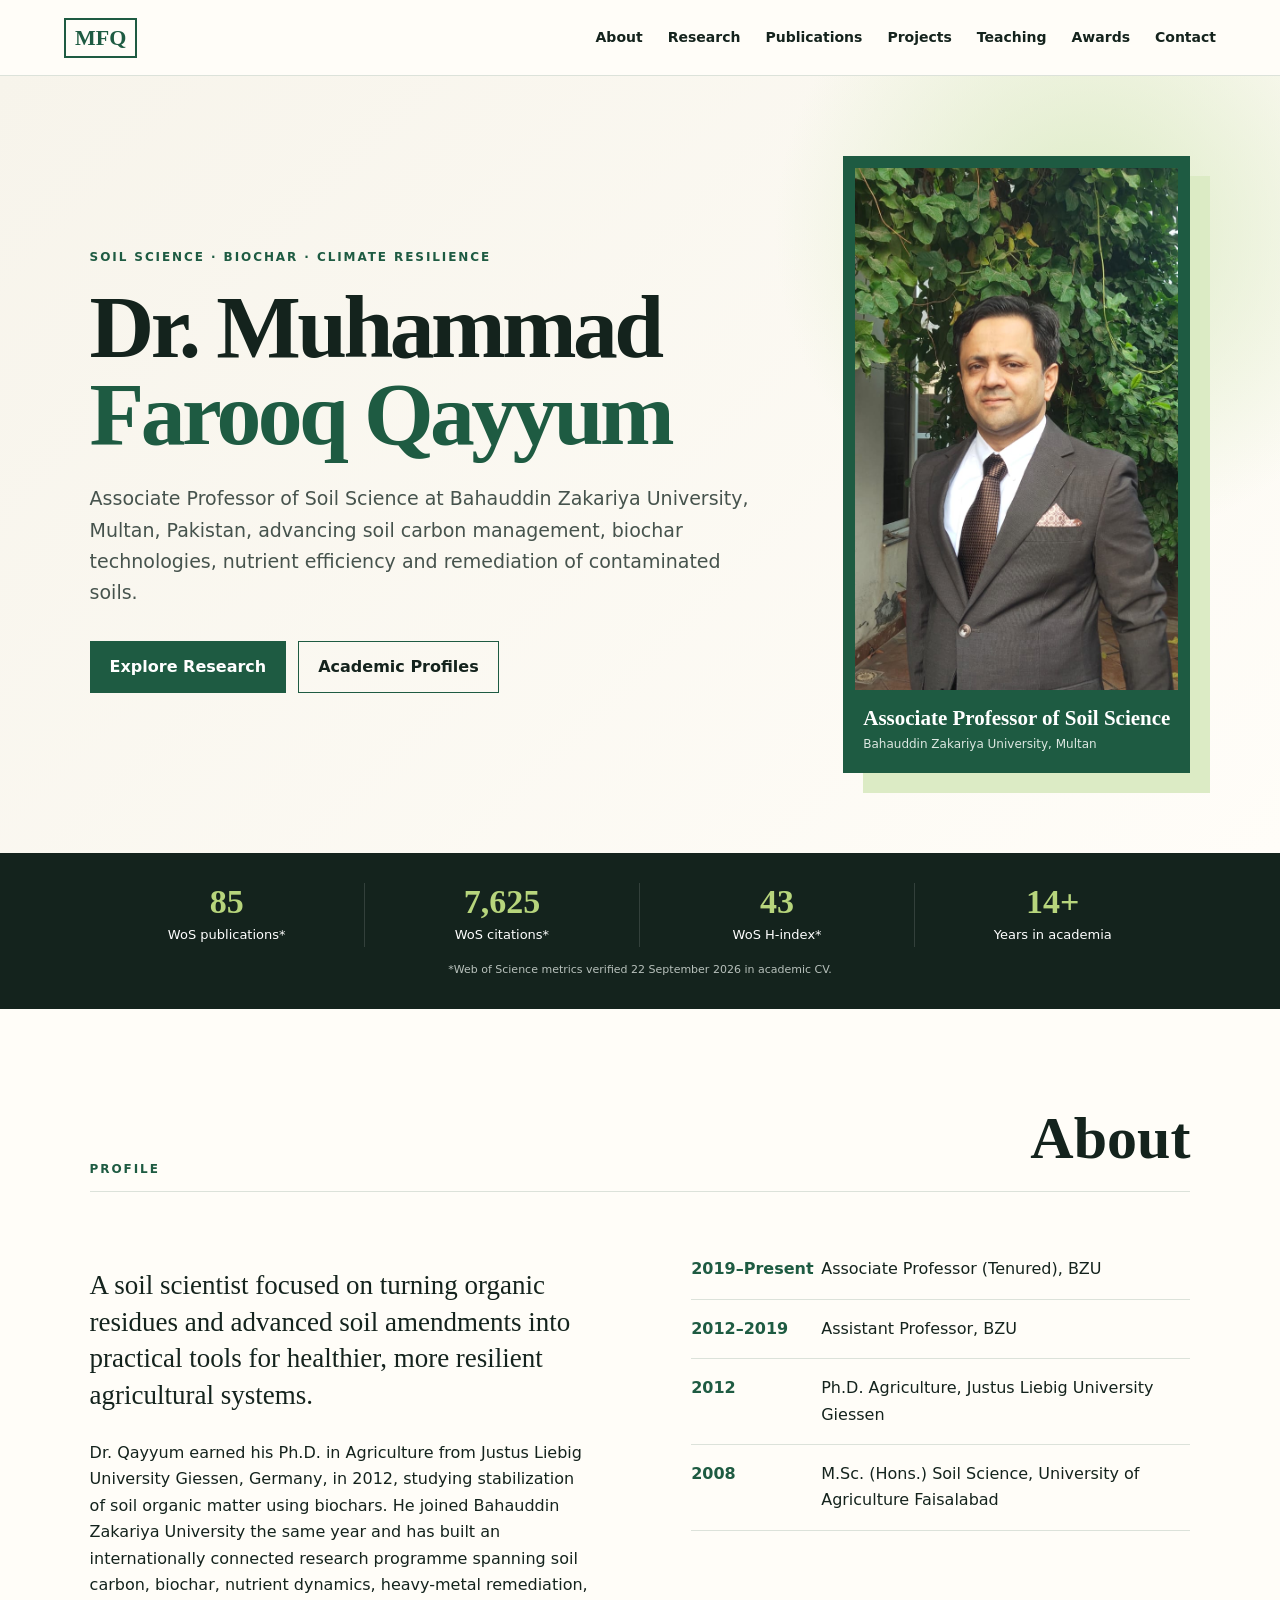
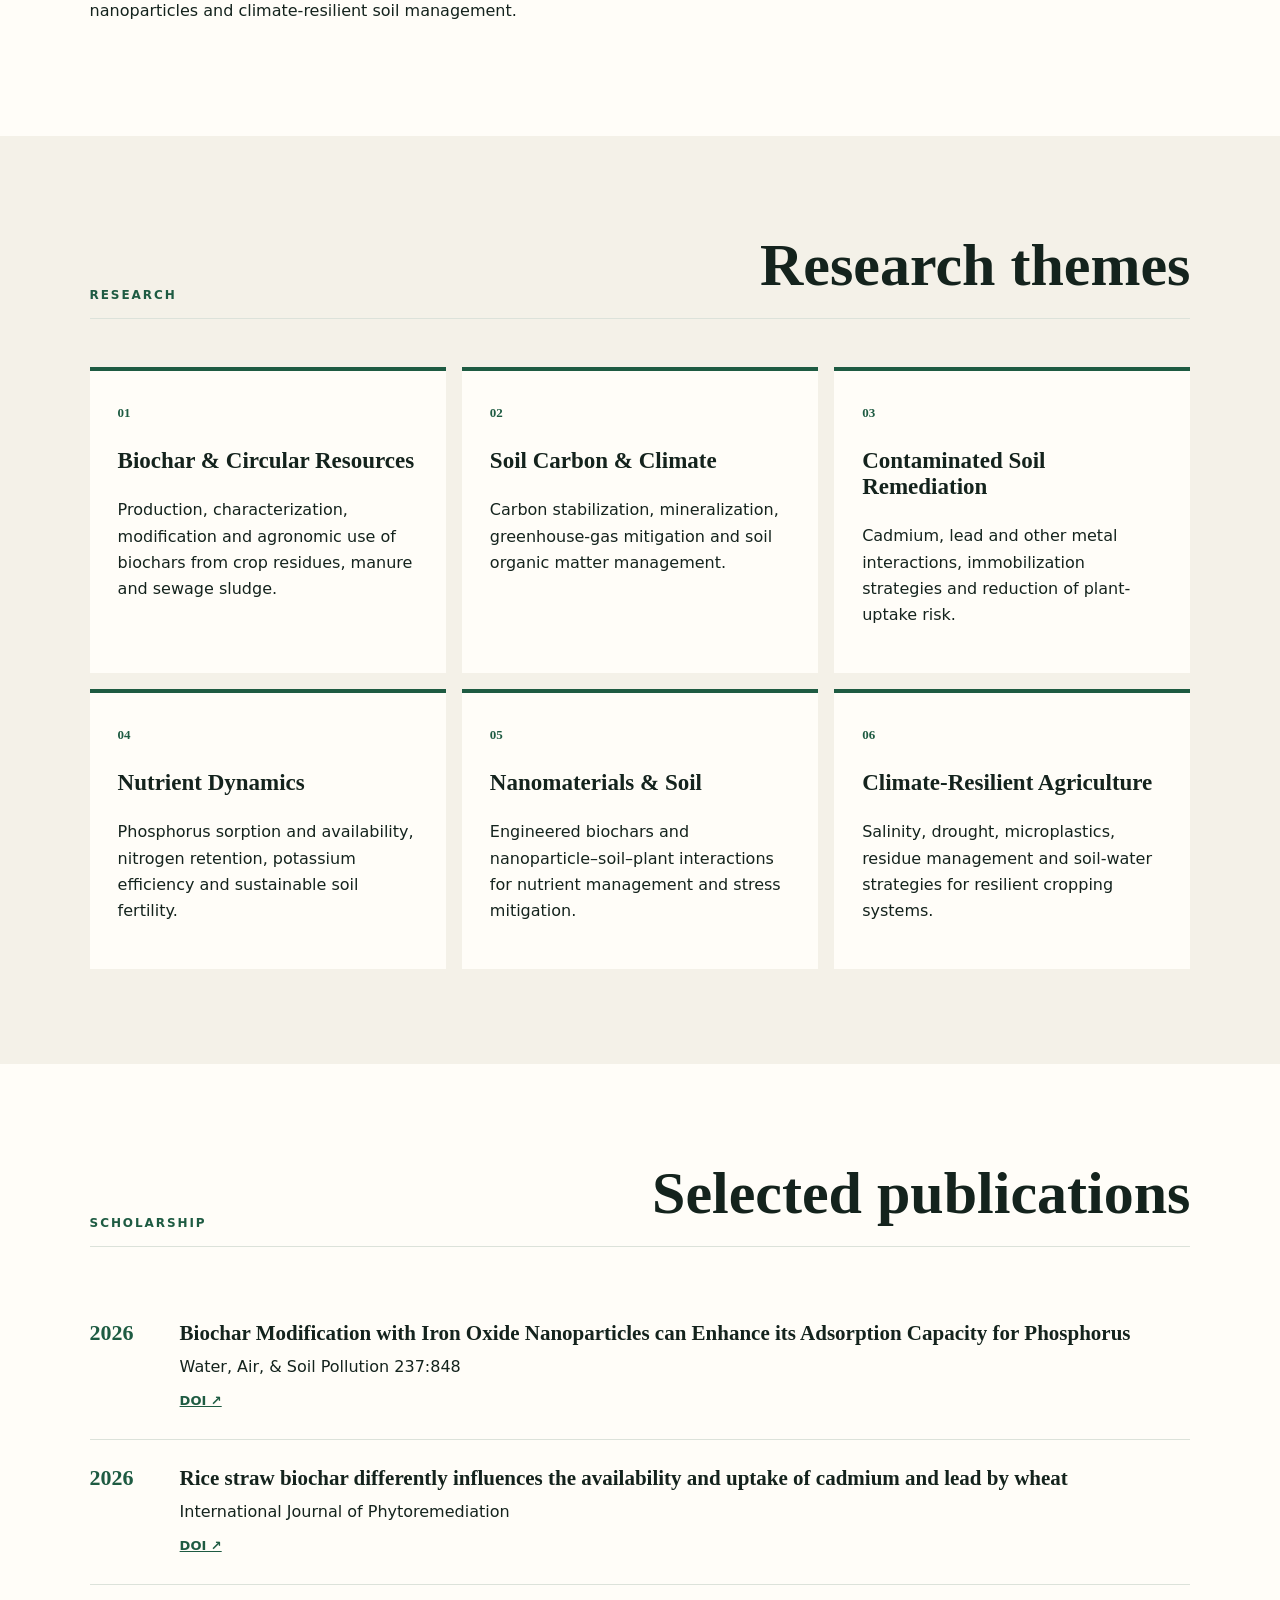
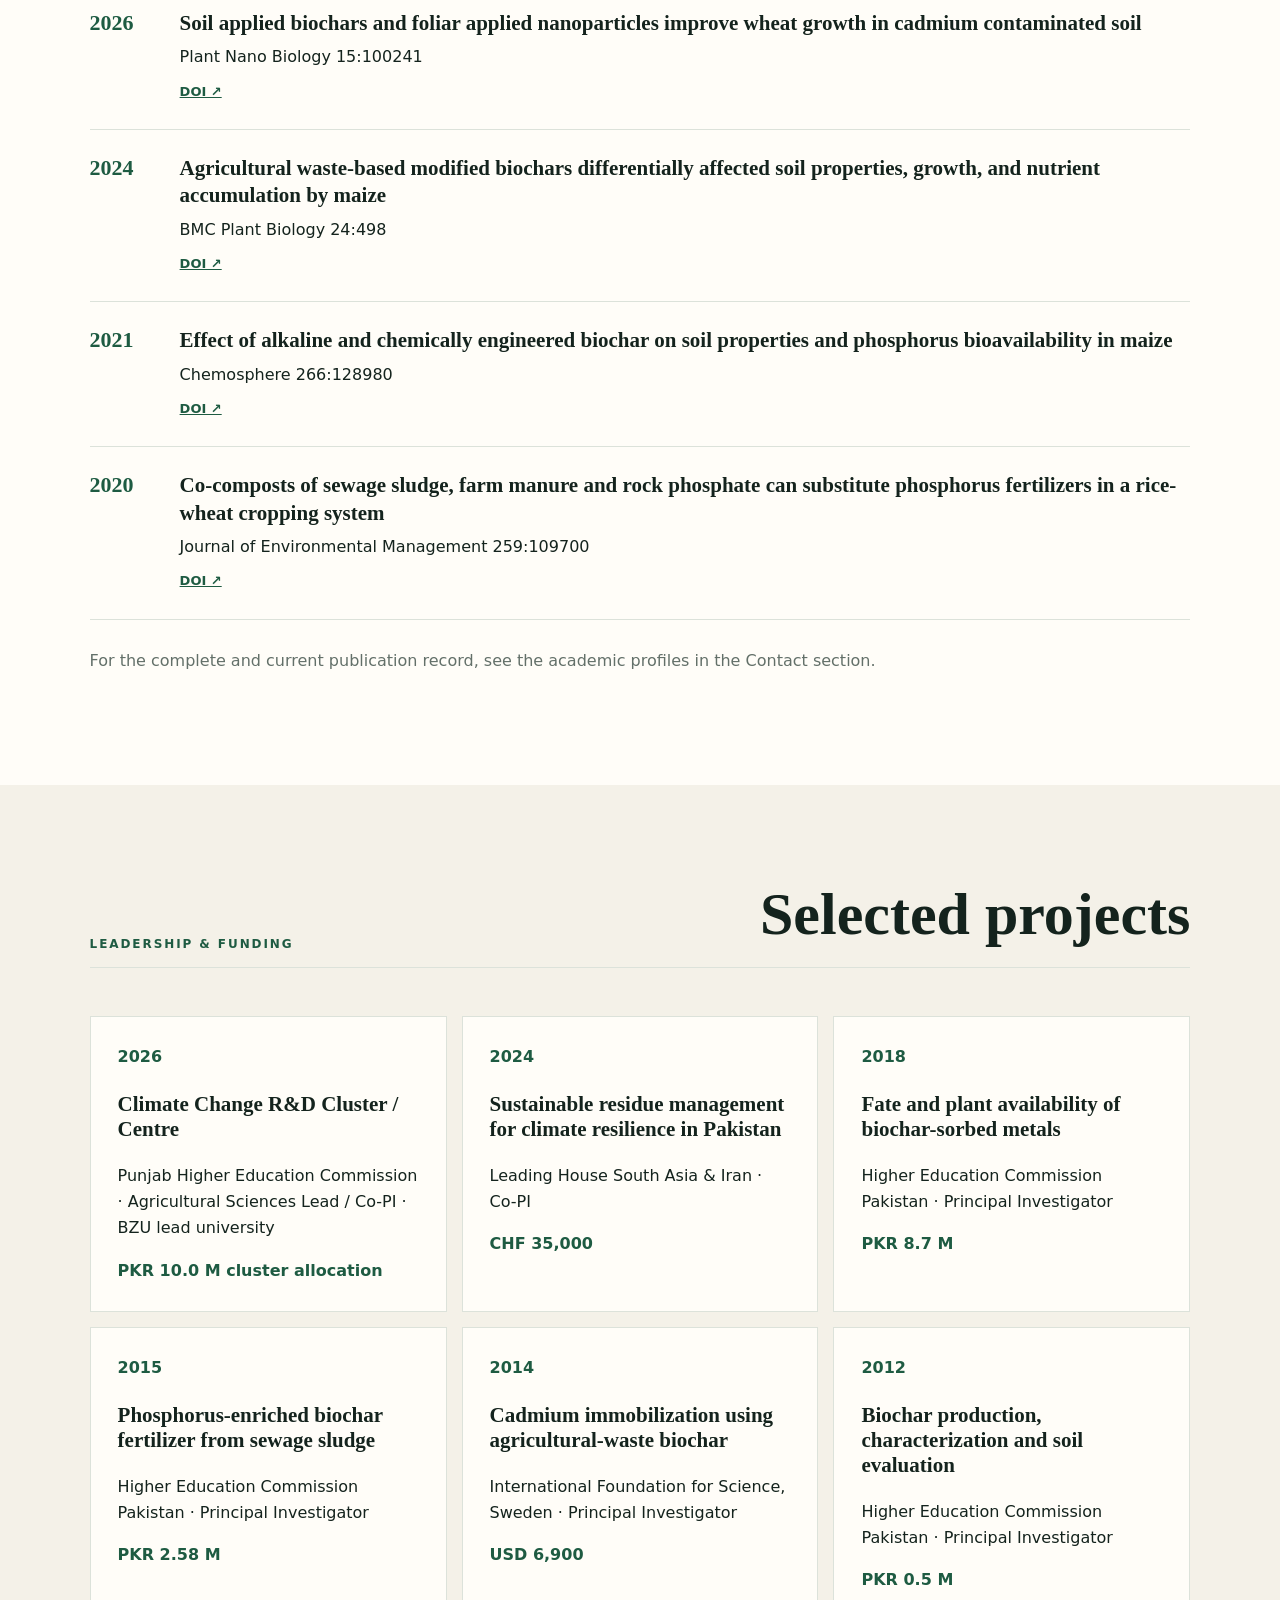
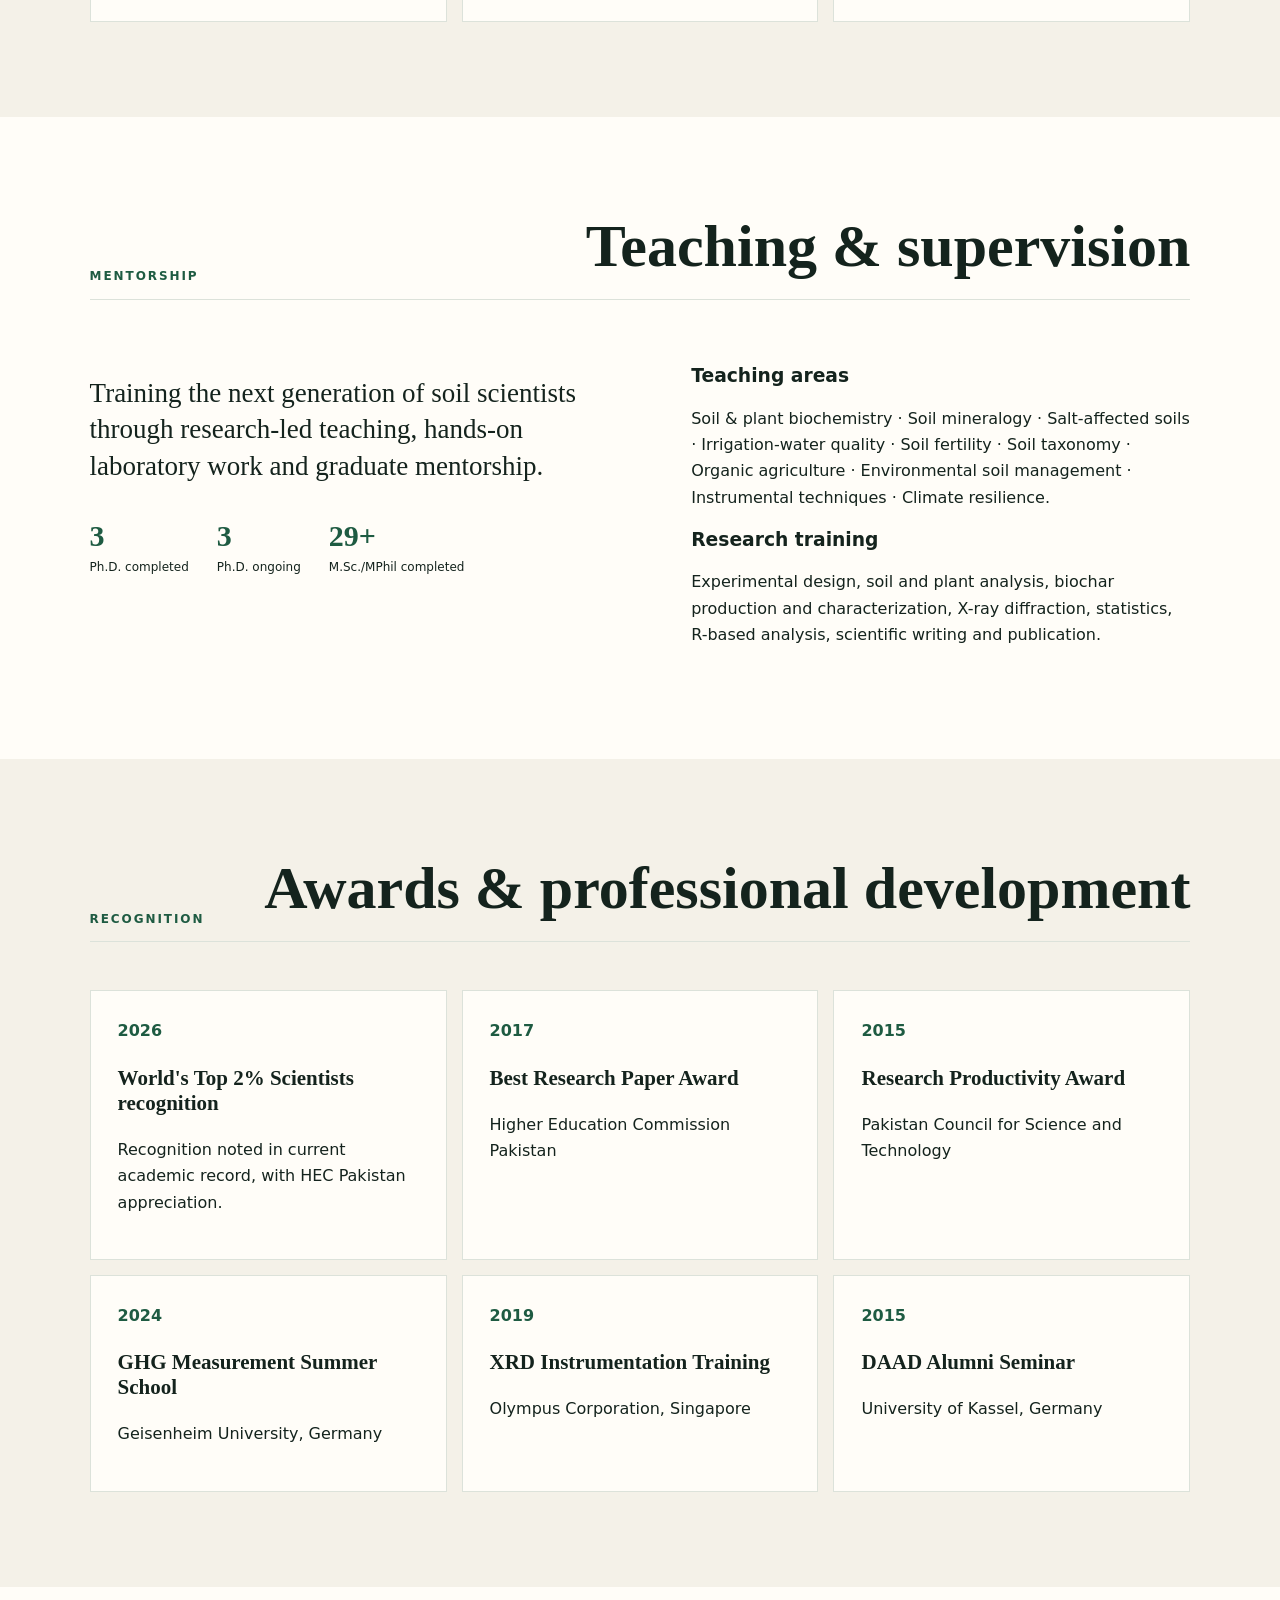
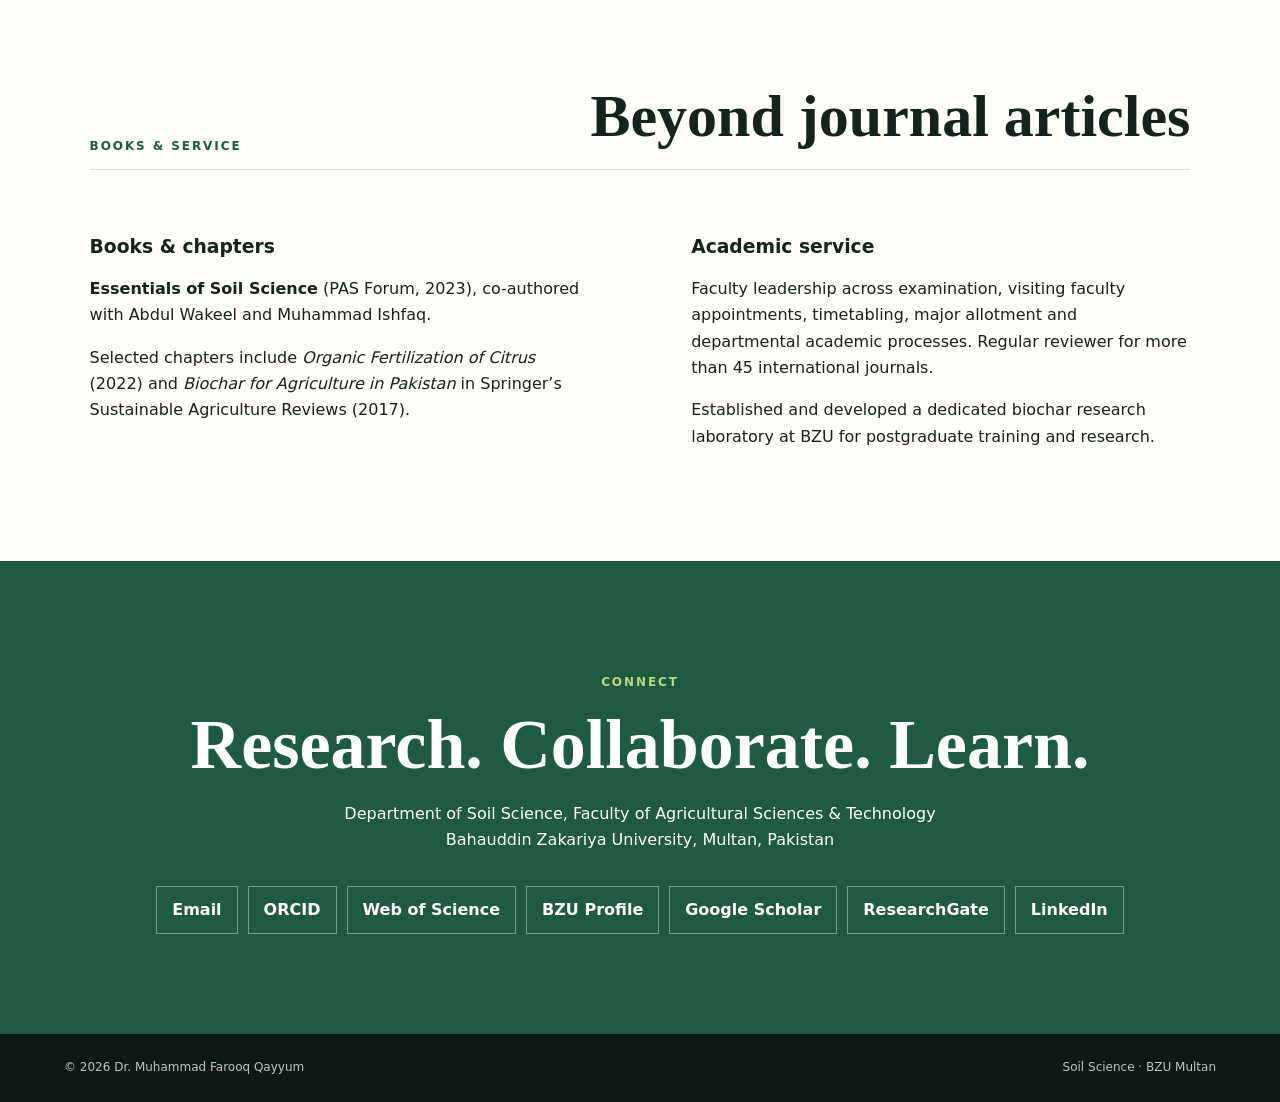
==== commit f090c63a: "Use current Associate Professor title" ====
--- a/index.html
+++ b/index.html
@@ -1,14 +1,14 @@
 <!doctype html>
 <html lang="en"><head><meta charset="utf-8"><meta name="viewport" content="width=device-width,initial-scale=1">
-<meta name="description" content="Prof. Dr. Muhammad Farooq Qayyum — Professor of Soil Science at Bahauddin Zakariya University, Multan. Research in biochar, soil carbon, nutrient dynamics, remediation and climate-resilient agriculture.">
-<title>Prof. Dr. Muhammad Farooq Qayyum | Soil Scientist</title><link rel="stylesheet" href="assets/css/style.css"></head>
+<meta name="description" content="Dr. Muhammad Farooq Qayyum — Associate Professor of Soil Science at Bahauddin Zakariya University, Multan. Research in biochar, soil carbon, nutrient dynamics, remediation and climate-resilient agriculture.">
+<title>Dr. Muhammad Farooq Qayyum | Soil Scientist</title><link rel="stylesheet" href="assets/css/style.css"></head>
 <body>
 <header class="site-header"><a class="brand" href="#home">MFQ</a><button class="menu" aria-label="Toggle navigation">☰</button><nav><a href="#about">About</a><a href="#research">Research</a><a href="#publications">Publications</a><a href="#projects">Projects</a><a href="#teaching">Teaching</a><a href="#awards">Awards</a><a href="#contact">Contact</a></nav></header>
 <main>
-<section id="home" class="hero"><div class="hero-copy"><p class="eyebrow">SOIL SCIENCE · BIOCHAR · CLIMATE RESILIENCE</p><h1>Prof. Dr. Muhammad<br><span>Farooq Qayyum</span></h1><p class="lead">Professor of Soil Science at Bahauddin Zakariya University, Multan, Pakistan, advancing soil carbon management, biochar technologies, nutrient efficiency and remediation of contaminated soils.</p><div class="actions"><a class="btn primary" href="#research">Explore Research</a><a class="btn" href="#contact">Academic Profiles</a></div></div>
-<div class="portrait-card"><div class="portrait-frame"><img src="assets/29%20sep%202026%20selection%20board%20for%20Prof%203.jpeg" alt="Prof. Dr. Muhammad Farooq Qayyum" loading="eager"></div><div class="portrait-caption"><strong>Professor of Soil Science</strong><span>Bahauddin Zakariya University, Multan</span></div></div></section>
+<section id="home" class="hero"><div class="hero-copy"><p class="eyebrow">SOIL SCIENCE · BIOCHAR · CLIMATE RESILIENCE</p><h1>Dr. Muhammad<br><span>Farooq Qayyum</span></h1><p class="lead">Associate Professor of Soil Science at Bahauddin Zakariya University, Multan, Pakistan, advancing soil carbon management, biochar technologies, nutrient efficiency and remediation of contaminated soils.</p><div class="actions"><a class="btn primary" href="#research">Explore Research</a><a class="btn" href="#contact">Academic Profiles</a></div></div>
+<div class="portrait-card"><div class="portrait-frame"><img src="assets/29%20sep%202026%20selection%20board%20for%20Prof%203.jpeg" alt="Dr. Muhammad Farooq Qayyum" loading="eager"></div><div class="portrait-caption"><strong>Associate Professor of Soil Science</strong><span>Bahauddin Zakariya University, Multan</span></div></div></section>
 <section class="metrics"><div><strong>85</strong><span>WoS publications*</span></div><div><strong>7,625</strong><span>WoS citations*</span></div><div><strong>43</strong><span>WoS H-index*</span></div><div><strong>14+</strong><span>Years in academia</span></div><p>*Web of Science metrics verified 22 September 2026 in academic CV.</p></section>
-<section id="about" class="section"><div class="section-head"><p>PROFILE</p><h2>About</h2></div><div class="two-col"><div><p class="big">A soil scientist focused on turning organic residues and advanced soil amendments into practical tools for healthier, more resilient agricultural systems.</p><p>Dr. Qayyum earned his Ph.D. in Agriculture from Justus Liebig University Giessen, Germany, in 2012, studying stabilization of soil organic matter using biochars. He joined Bahauddin Zakariya University the same year and has built an internationally connected research programme spanning soil carbon, biochar, nutrient dynamics, heavy-metal remediation, nanoparticles and climate-resilient soil management.</p></div><div class="timeline"><div><b>2026–Present</b><span>Professor of Soil Science, BZU</span></div><div><b>2019–2026</b><span>Associate Professor (Tenured), BZU</span></div><div><b>2012–2019</b><span>Assistant Professor, BZU</span></div><div><b>2012</b><span>Ph.D. Agriculture, Justus Liebig University Giessen</span></div><div><b>2008</b><span>M.Sc. (Hons.) Soil Science, University of Agriculture Faisalabad</span></div></div></div></section>
+<section id="about" class="section"><div class="section-head"><p>PROFILE</p><h2>About</h2></div><div class="two-col"><div><p class="big">A soil scientist focused on turning organic residues and advanced soil amendments into practical tools for healthier, more resilient agricultural systems.</p><p>Dr. Qayyum earned his Ph.D. in Agriculture from Justus Liebig University Giessen, Germany, in 2012, studying stabilization of soil organic matter using biochars. He joined Bahauddin Zakariya University the same year and has built an internationally connected research programme spanning soil carbon, biochar, nutrient dynamics, heavy-metal remediation, nanoparticles and climate-resilient soil management.</p></div><div class="timeline"><div><b>2019–Present</b><span>Associate Professor (Tenured), BZU</span></div><div><b>2012–2019</b><span>Assistant Professor, BZU</span></div><div><b>2012</b><span>Ph.D. Agriculture, Justus Liebig University Giessen</span></div><div><b>2008</b><span>M.Sc. (Hons.) Soil Science, University of Agriculture Faisalabad</span></div></div></div></section>
 <section id="research" class="section alt"><div class="section-head"><p>RESEARCH</p><h2>Research themes</h2></div><div class="cards">
 <article><span>01</span><h3>Biochar & Circular Resources</h3><p>Production, characterization, modification and agronomic use of biochars from crop residues, manure and sewage sludge.</p></article>
 <article><span>02</span><h3>Soil Carbon & Climate</h3><p>Carbon stabilization, mineralization, greenhouse-gas mitigation and soil organic matter management.</p></article>
@@ -35,4 +35,4 @@
 <section id="awards" class="section alt"><div class="section-head"><p>RECOGNITION</p><h2>Awards & professional development</h2></div><div class="awards"><div><b>2026</b><h3>World's Top 2% Scientists recognition</h3><p>Recognition noted in current academic record, with HEC Pakistan appreciation.</p></div><div><b>2017</b><h3>Best Research Paper Award</h3><p>Higher Education Commission Pakistan</p></div><div><b>2015</b><h3>Research Productivity Award</h3><p>Pakistan Council for Science and Technology</p></div><div><b>2024</b><h3>GHG Measurement Summer School</h3><p>Geisenheim University, Germany</p></div><div><b>2019</b><h3>XRD Instrumentation Training</h3><p>Olympus Corporation, Singapore</p></div><div><b>2015</b><h3>DAAD Alumni Seminar</h3><p>University of Kassel, Germany</p></div></div></section>
 <section class="section"><div class="section-head"><p>BOOKS & SERVICE</p><h2>Beyond journal articles</h2></div><div class="two-col"><div><h3>Books & chapters</h3><p><b>Essentials of Soil Science</b> (PAS Forum, 2023), co-authored with Abdul Wakeel and Muhammad Ishfaq.</p><p>Selected chapters include <i>Organic Fertilization of Citrus</i> (2022) and <i>Biochar for Agriculture in Pakistan</i> in Springer’s Sustainable Agriculture Reviews (2017).</p></div><div><h3>Academic service</h3><p>Faculty leadership across examination, visiting faculty appointments, timetabling, major allotment and departmental academic processes. Regular reviewer for more than 45 international journals.</p><p>Established and developed a dedicated biochar research laboratory at BZU for postgraduate training and research.</p></div></div></section>
 <section id="contact" class="contact"><p class="eyebrow">CONNECT</p><h2>Research. Collaborate. Learn.</h2><p>Department of Soil Science, Faculty of Agricultural Sciences & Technology<br>Bahauddin Zakariya University, Multan, Pakistan</p><div class="profile-links"><a href="mailto:farooq.qayyum@bzu.edu.pk">Email</a><a href="https://orcid.org/0000-0002-5976-9880">ORCID</a><a href="https://www.webofscience.com/wos/author/rid/A-6505-2017">Web of Science</a><a href="https://bzu.edu.pk/view_faculty.php?deptID=56&facultyID=122">BZU Profile</a><a href="https://scholar.google.com/citations?user=m-de_KMAAAAJ&amp;hl=en">Google Scholar</a><a href="https://www.researchgate.net/profile/Muhammad-Qayyum-6">ResearchGate</a><a href="https://www.linkedin.com/in/muhammad-farooq-qayyum/">LinkedIn</a></div></section>
-</main><footer><span>© <span id="year"></span> Prof. Dr. Muhammad Farooq Qayyum</span><span>Soil Science · BZU Multan</span></footer><script src="assets/js/main.js"></script></body></html>+</main><footer><span>© <span id="year"></span> Dr. Muhammad Farooq Qayyum</span><span>Soil Science · BZU Multan</span></footer><script src="assets/js/main.js"></script></body></html>
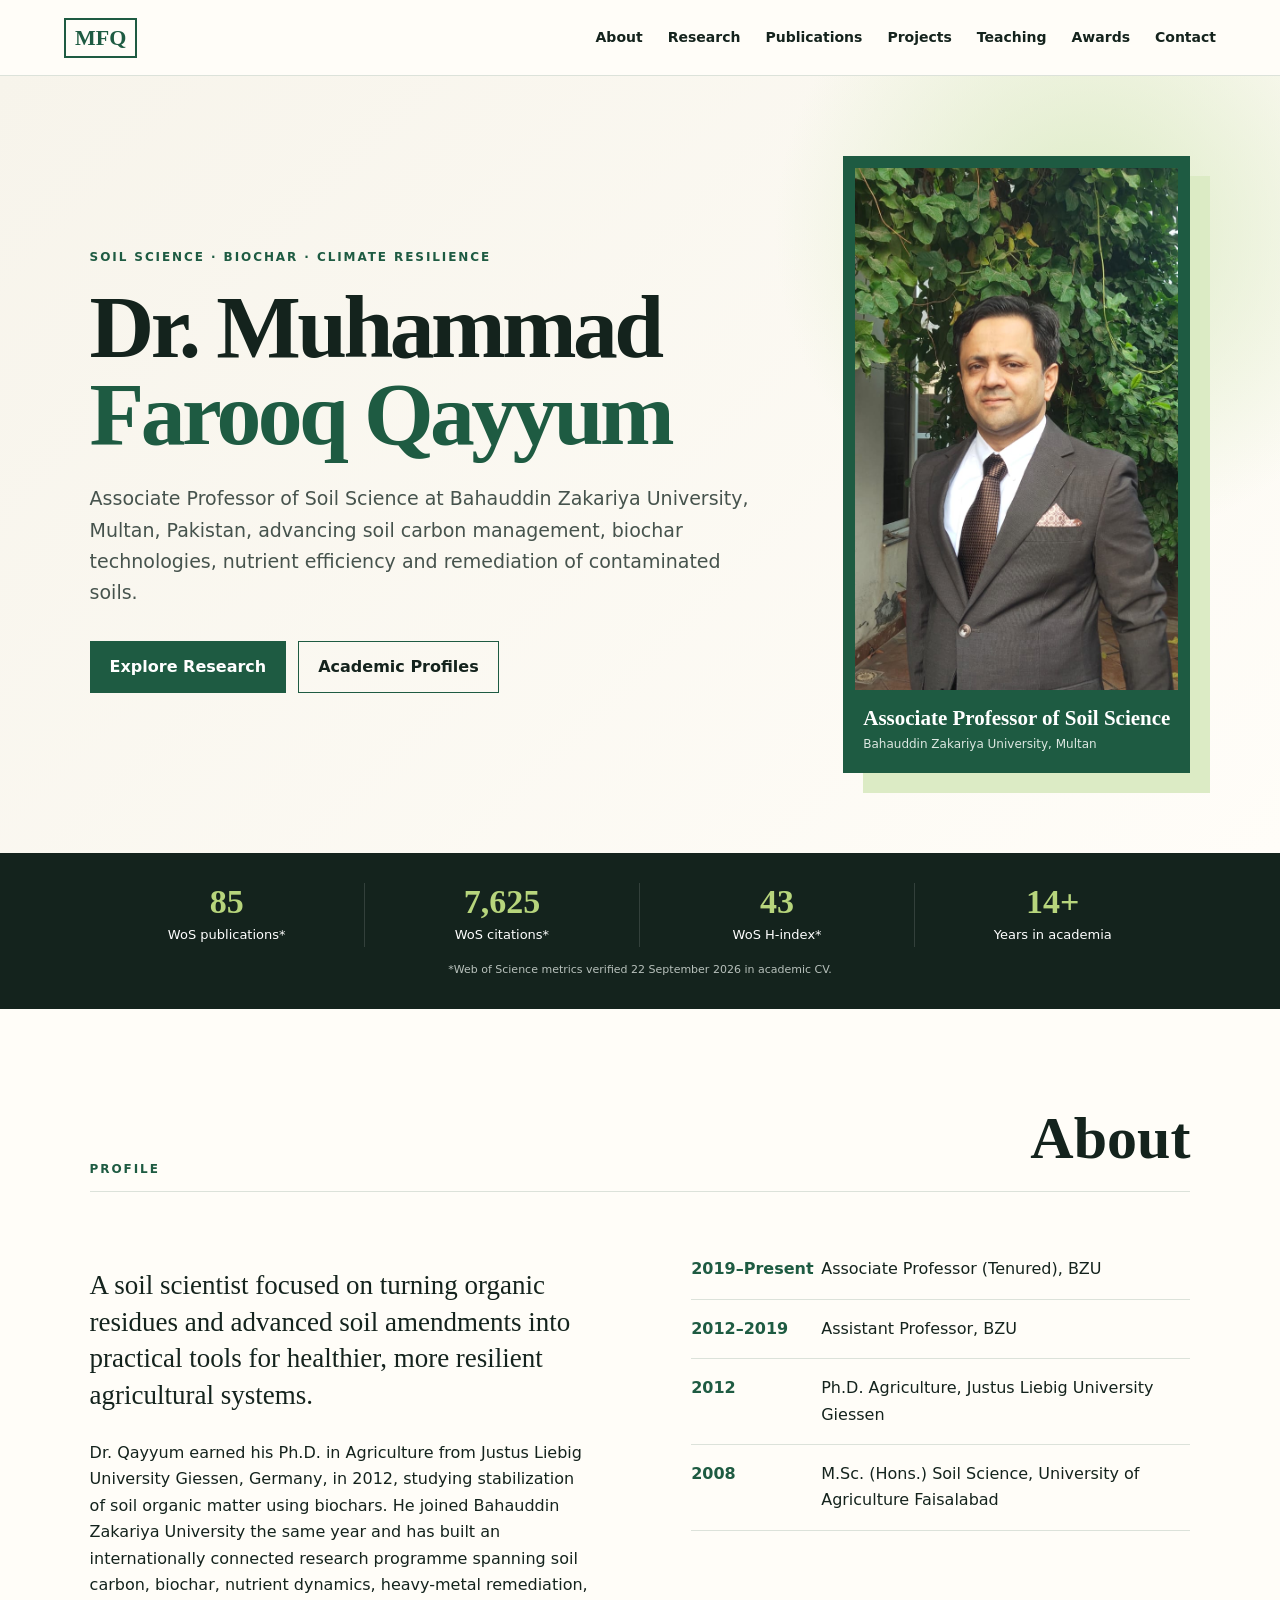
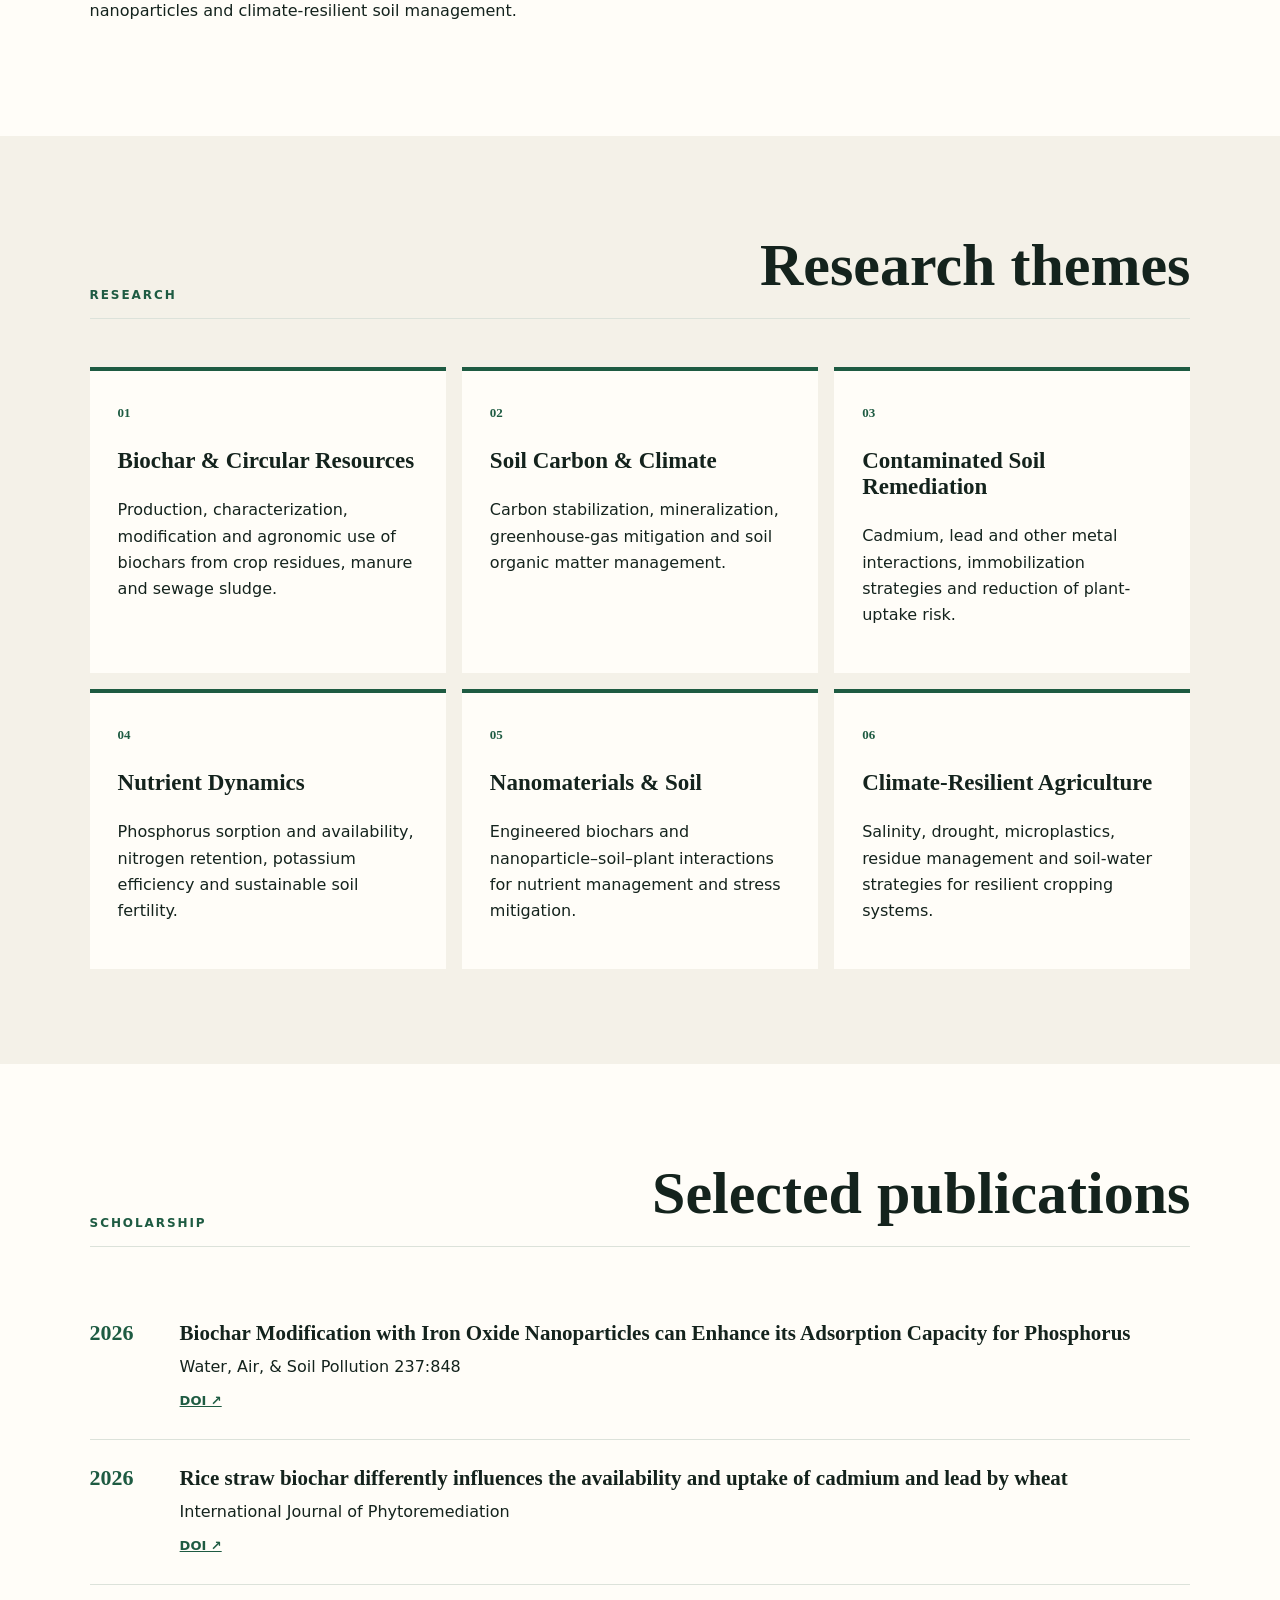
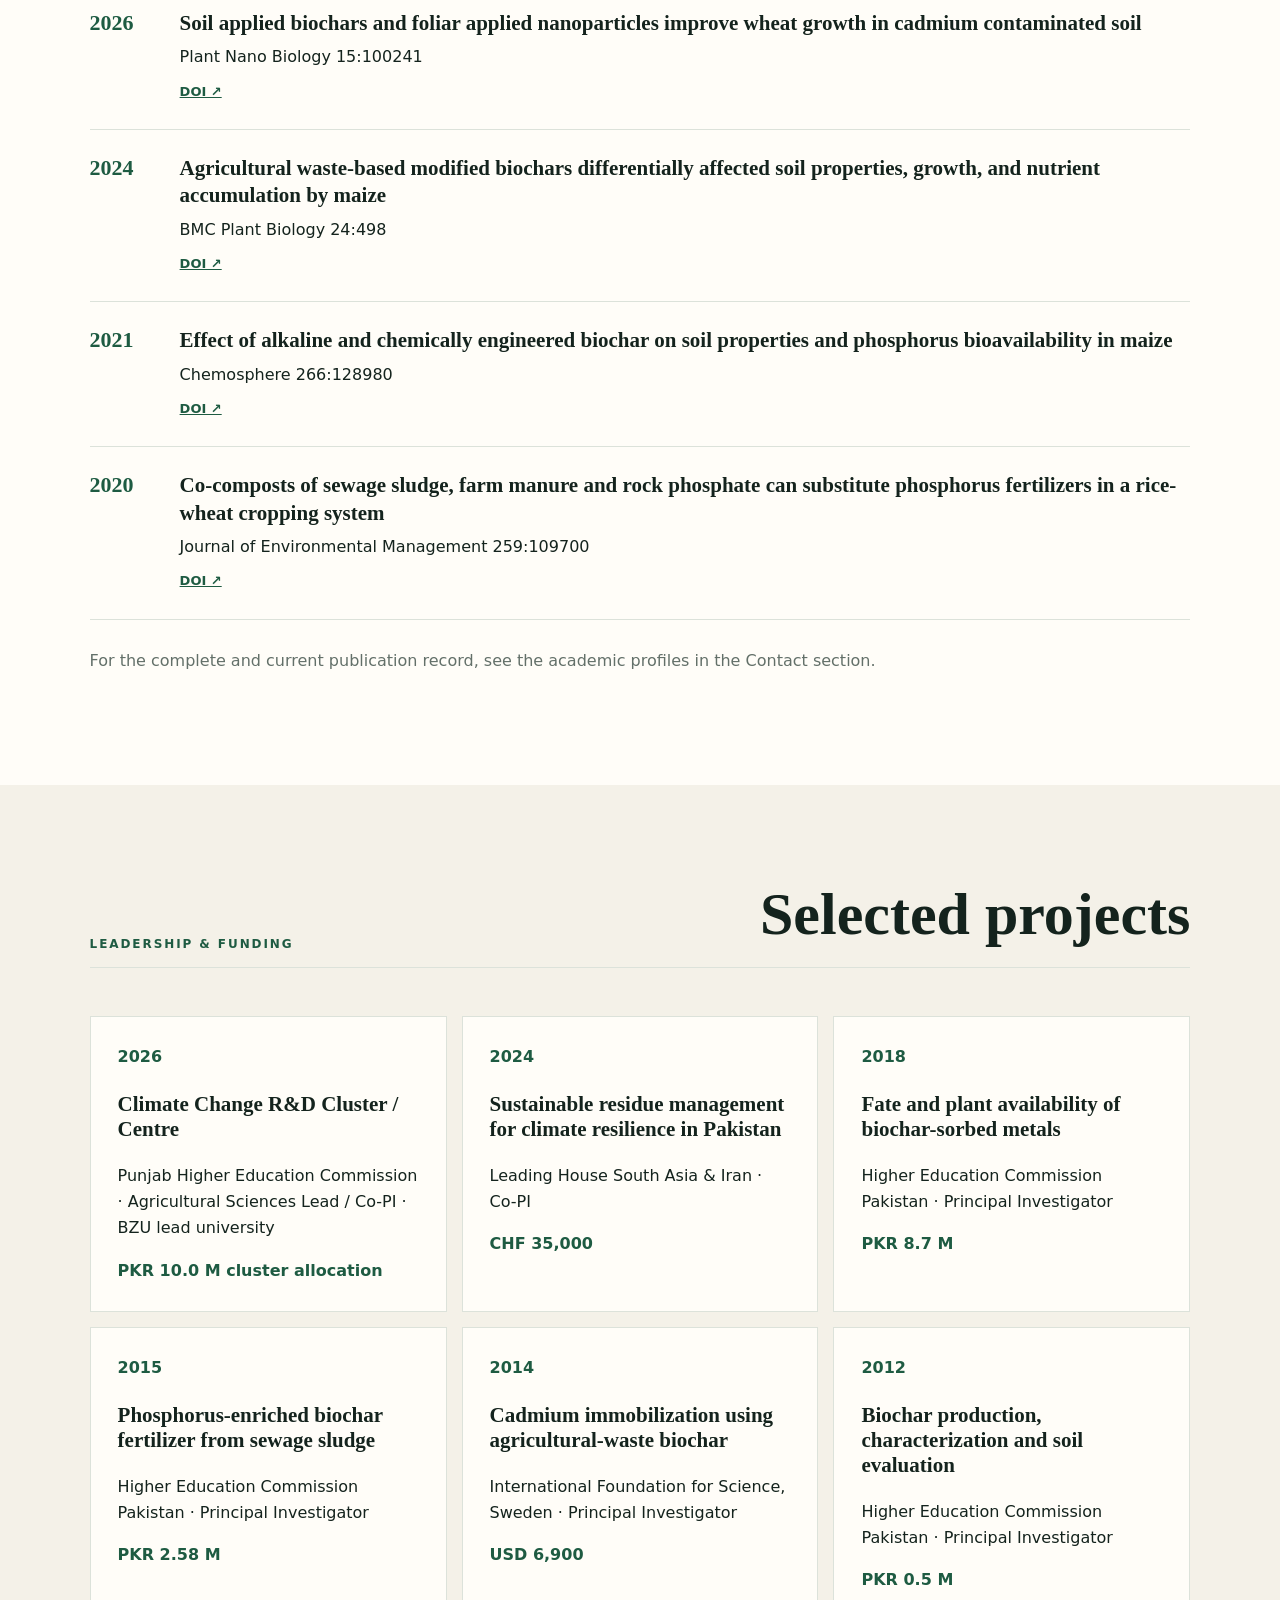
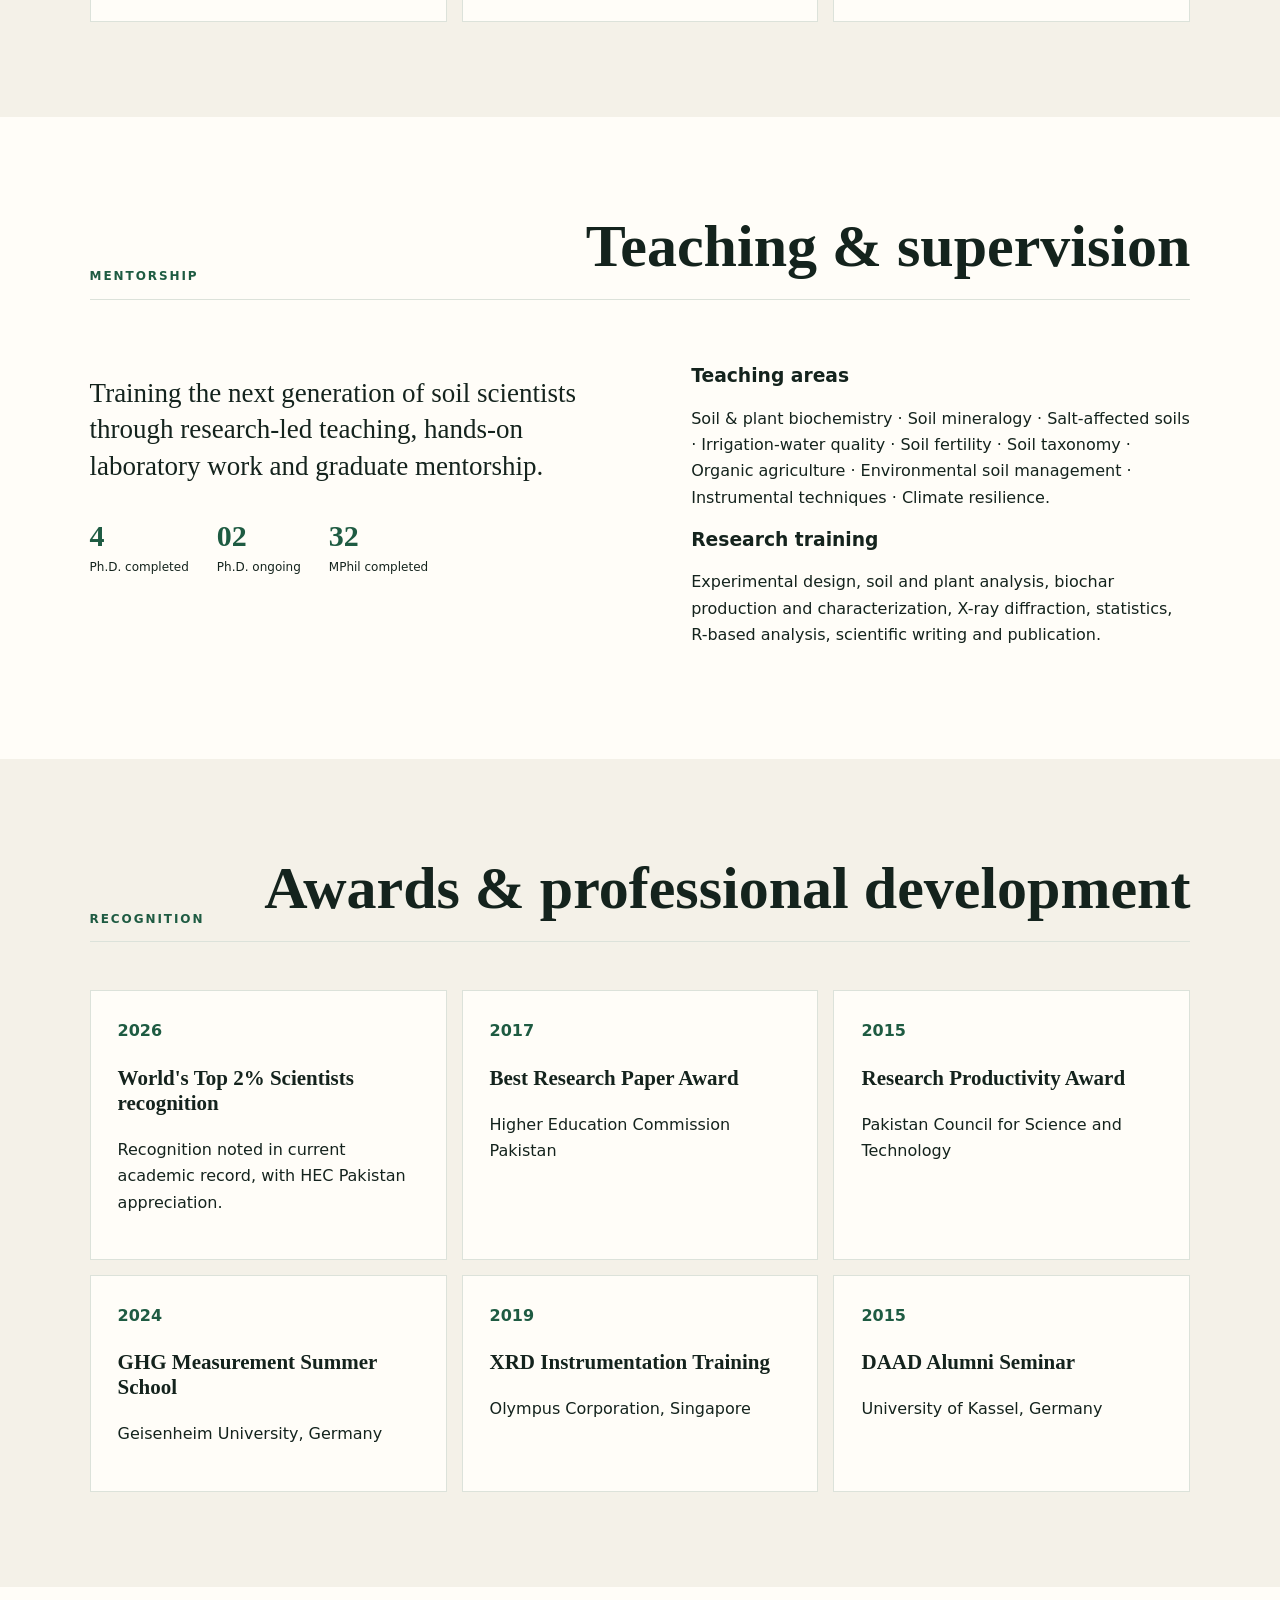
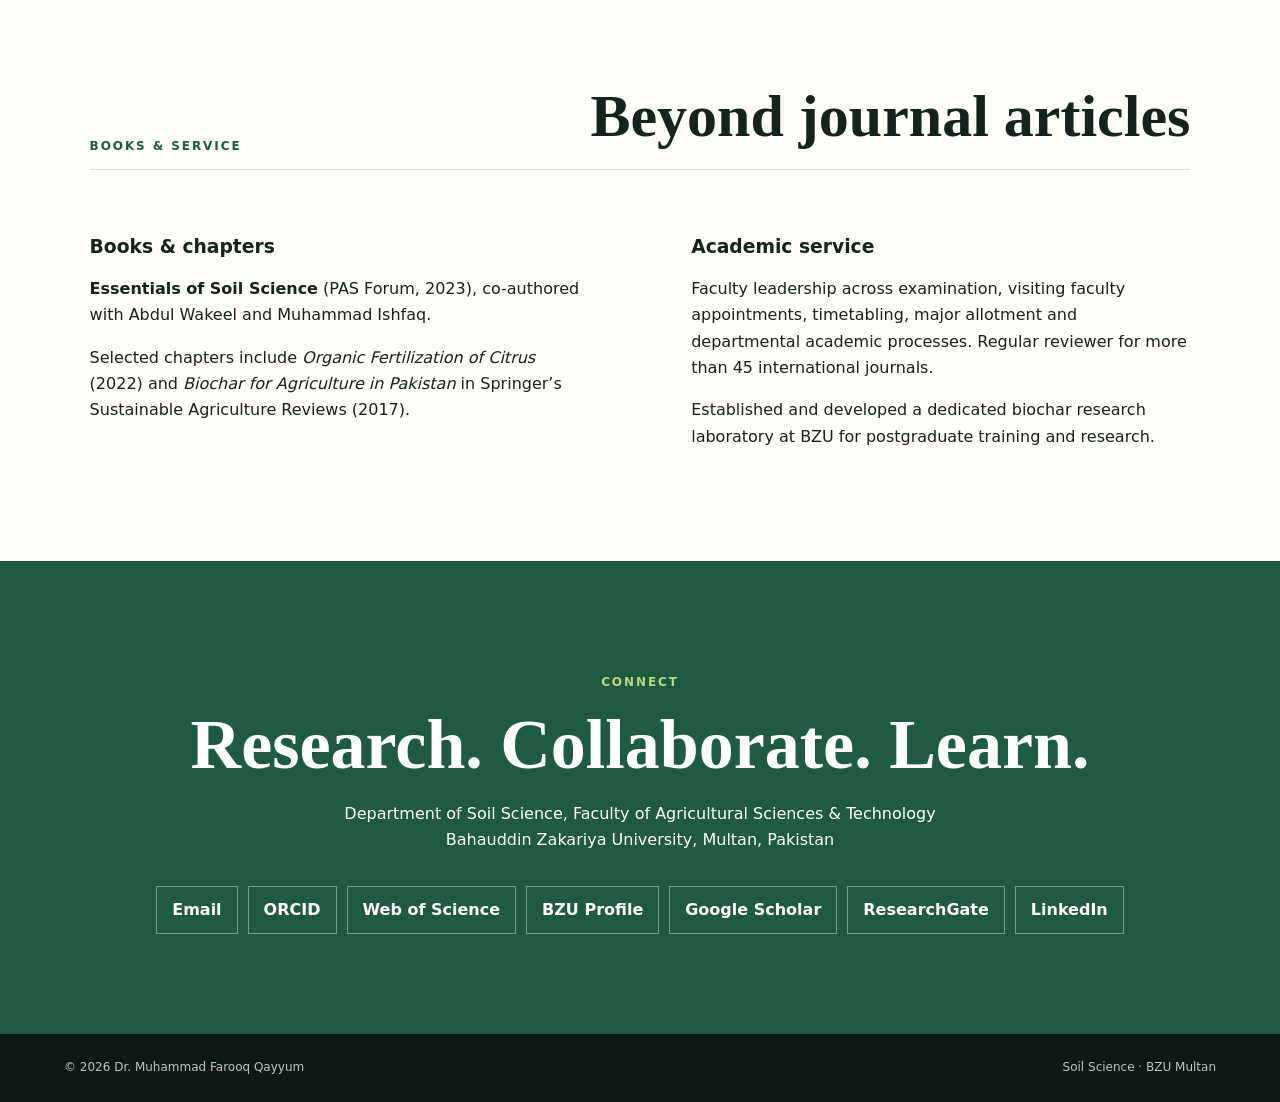
==== commit 87d55dbc: "Update graduate supervision figures" ====
--- a/index.html
+++ b/index.html
@@ -31,7 +31,7 @@
 <div><b>2015</b><h3>Phosphorus-enriched biochar fertilizer from sewage sludge</h3><p>Higher Education Commission Pakistan · Principal Investigator</p><strong>PKR 2.58 M</strong></div>
 <div><b>2014</b><h3>Cadmium immobilization using agricultural-waste biochar</h3><p>International Foundation for Science, Sweden · Principal Investigator</p><strong>USD 6,900</strong></div>
 <div><b>2012</b><h3>Biochar production, characterization and soil evaluation</h3><p>Higher Education Commission Pakistan · Principal Investigator</p><strong>PKR 0.5 M</strong></div></div></section>
-<section id="teaching" class="section"><div class="section-head"><p>MENTORSHIP</p><h2>Teaching & supervision</h2></div><div class="two-col"><div><p class="big">Training the next generation of soil scientists through research-led teaching, hands-on laboratory work and graduate mentorship.</p><div class="mini-metrics"><div><strong>3</strong><span>Ph.D. completed</span></div><div><strong>3</strong><span>Ph.D. ongoing</span></div><div><strong>29+</strong><span>M.Sc./MPhil completed</span></div></div></div><div><h3>Teaching areas</h3><p>Soil & plant biochemistry · Soil mineralogy · Salt-affected soils · Irrigation-water quality · Soil fertility · Soil taxonomy · Organic agriculture · Environmental soil management · Instrumental techniques · Climate resilience.</p><h3>Research training</h3><p>Experimental design, soil and plant analysis, biochar production and characterization, X-ray diffraction, statistics, R-based analysis, scientific writing and publication.</p></div></div></section>
+<section id="teaching" class="section"><div class="section-head"><p>MENTORSHIP</p><h2>Teaching & supervision</h2></div><div class="two-col"><div><p class="big">Training the next generation of soil scientists through research-led teaching, hands-on laboratory work and graduate mentorship.</p><div class="mini-metrics"><div><strong>4</strong><span>Ph.D. completed</span></div><div><strong>02</strong><span>Ph.D. ongoing</span></div><div><strong>32</strong><span>MPhil completed</span></div></div></div><div><h3>Teaching areas</h3><p>Soil & plant biochemistry · Soil mineralogy · Salt-affected soils · Irrigation-water quality · Soil fertility · Soil taxonomy · Organic agriculture · Environmental soil management · Instrumental techniques · Climate resilience.</p><h3>Research training</h3><p>Experimental design, soil and plant analysis, biochar production and characterization, X-ray diffraction, statistics, R-based analysis, scientific writing and publication.</p></div></div></section>
 <section id="awards" class="section alt"><div class="section-head"><p>RECOGNITION</p><h2>Awards & professional development</h2></div><div class="awards"><div><b>2026</b><h3>World's Top 2% Scientists recognition</h3><p>Recognition noted in current academic record, with HEC Pakistan appreciation.</p></div><div><b>2017</b><h3>Best Research Paper Award</h3><p>Higher Education Commission Pakistan</p></div><div><b>2015</b><h3>Research Productivity Award</h3><p>Pakistan Council for Science and Technology</p></div><div><b>2024</b><h3>GHG Measurement Summer School</h3><p>Geisenheim University, Germany</p></div><div><b>2019</b><h3>XRD Instrumentation Training</h3><p>Olympus Corporation, Singapore</p></div><div><b>2015</b><h3>DAAD Alumni Seminar</h3><p>University of Kassel, Germany</p></div></div></section>
 <section class="section"><div class="section-head"><p>BOOKS & SERVICE</p><h2>Beyond journal articles</h2></div><div class="two-col"><div><h3>Books & chapters</h3><p><b>Essentials of Soil Science</b> (PAS Forum, 2023), co-authored with Abdul Wakeel and Muhammad Ishfaq.</p><p>Selected chapters include <i>Organic Fertilization of Citrus</i> (2022) and <i>Biochar for Agriculture in Pakistan</i> in Springer’s Sustainable Agriculture Reviews (2017).</p></div><div><h3>Academic service</h3><p>Faculty leadership across examination, visiting faculty appointments, timetabling, major allotment and departmental academic processes. Regular reviewer for more than 45 international journals.</p><p>Established and developed a dedicated biochar research laboratory at BZU for postgraduate training and research.</p></div></div></section>
 <section id="contact" class="contact"><p class="eyebrow">CONNECT</p><h2>Research. Collaborate. Learn.</h2><p>Department of Soil Science, Faculty of Agricultural Sciences & Technology<br>Bahauddin Zakariya University, Multan, Pakistan</p><div class="profile-links"><a href="mailto:farooq.qayyum@bzu.edu.pk">Email</a><a href="https://orcid.org/0000-0002-5976-9880">ORCID</a><a href="https://www.webofscience.com/wos/author/rid/A-6505-2017">Web of Science</a><a href="https://bzu.edu.pk/view_faculty.php?deptID=56&facultyID=122">BZU Profile</a><a href="https://scholar.google.com/citations?user=m-de_KMAAAAJ&amp;hl=en">Google Scholar</a><a href="https://www.researchgate.net/profile/Muhammad-Qayyum-6">ResearchGate</a><a href="https://www.linkedin.com/in/muhammad-farooq-qayyum/">LinkedIn</a></div></section>
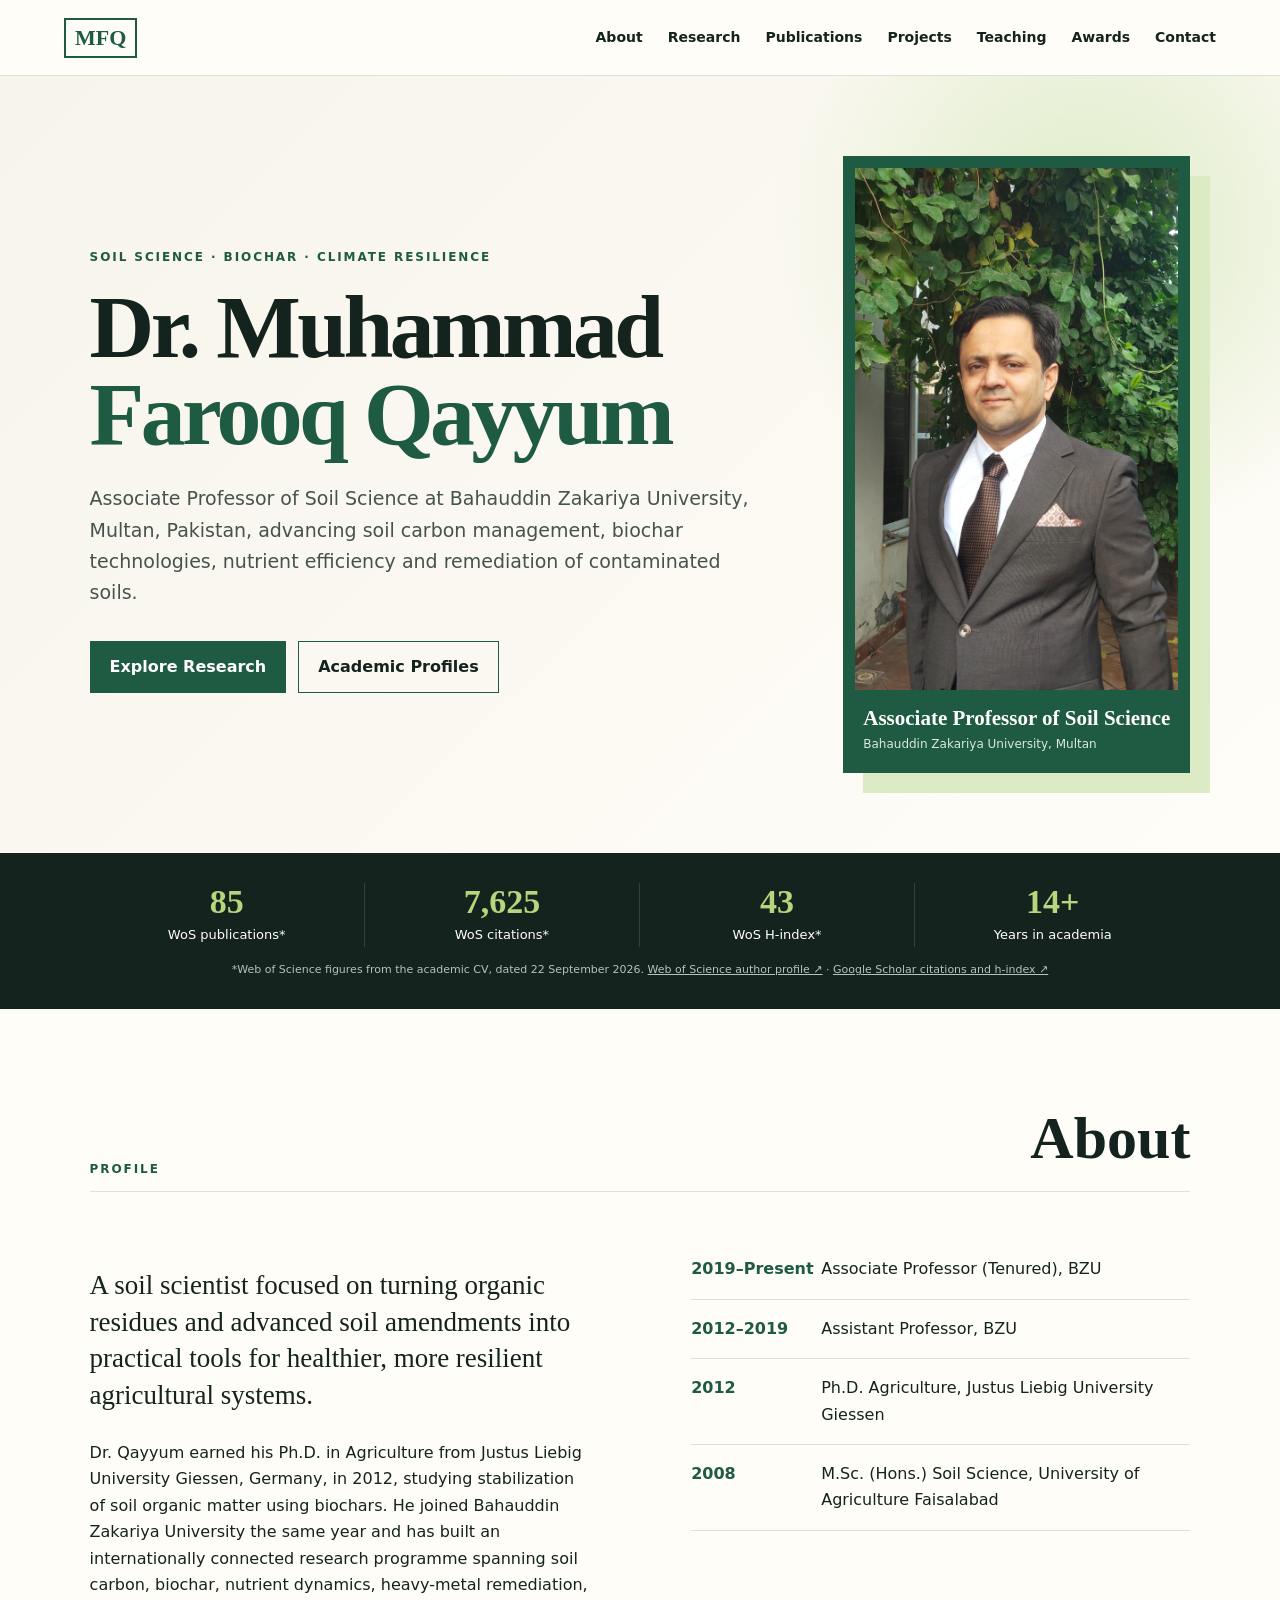
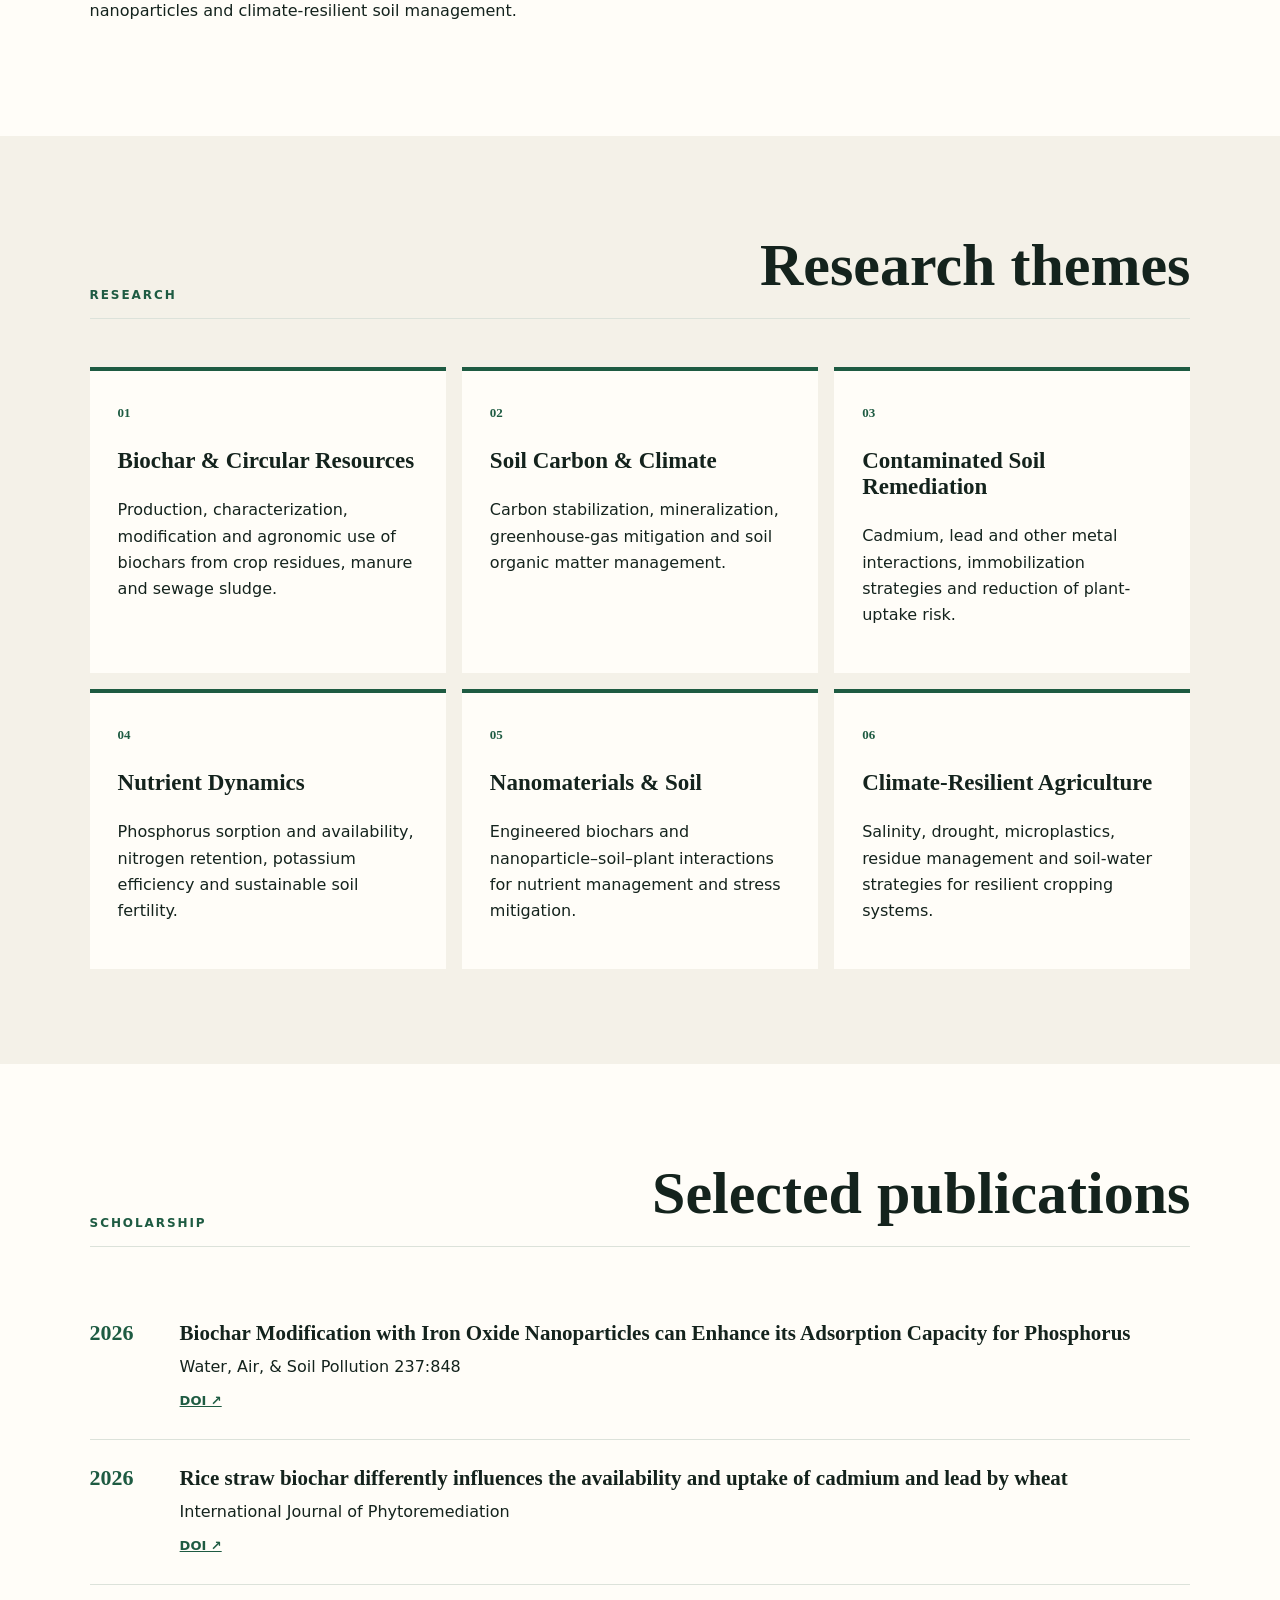
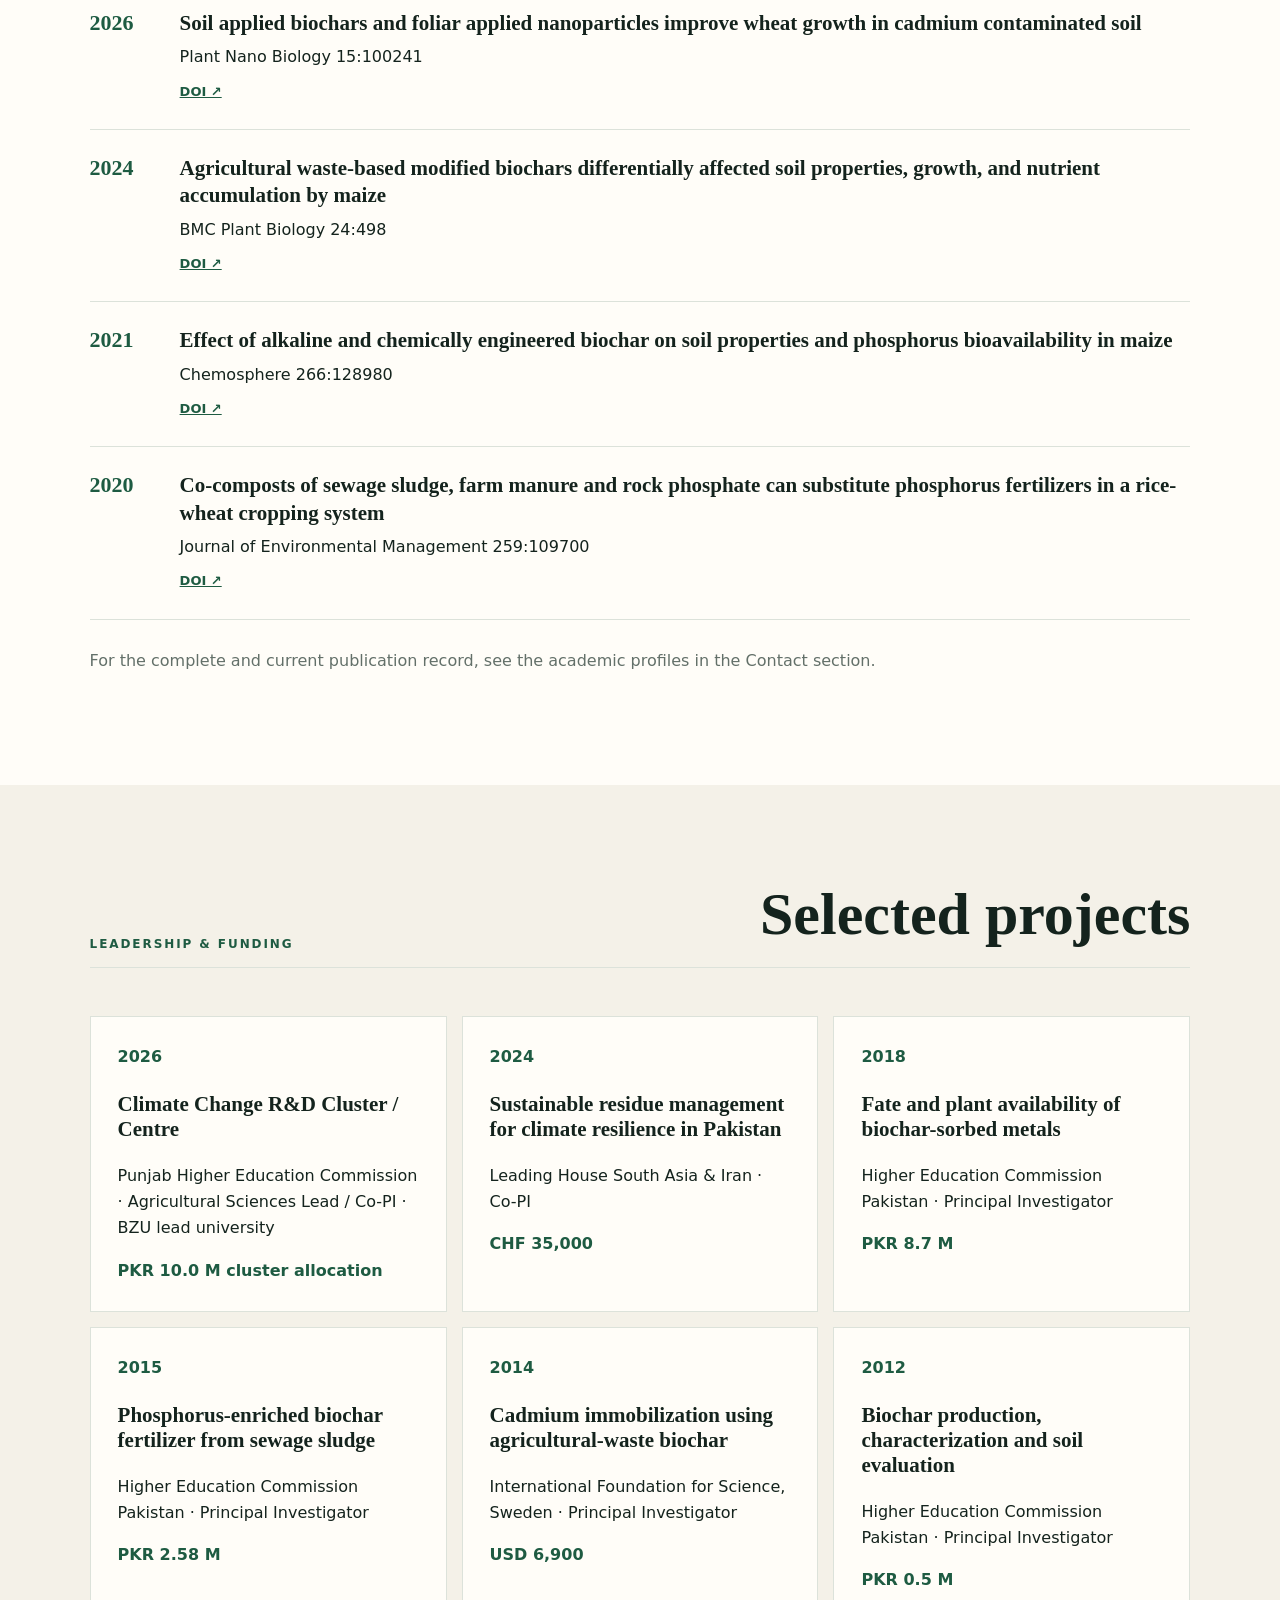
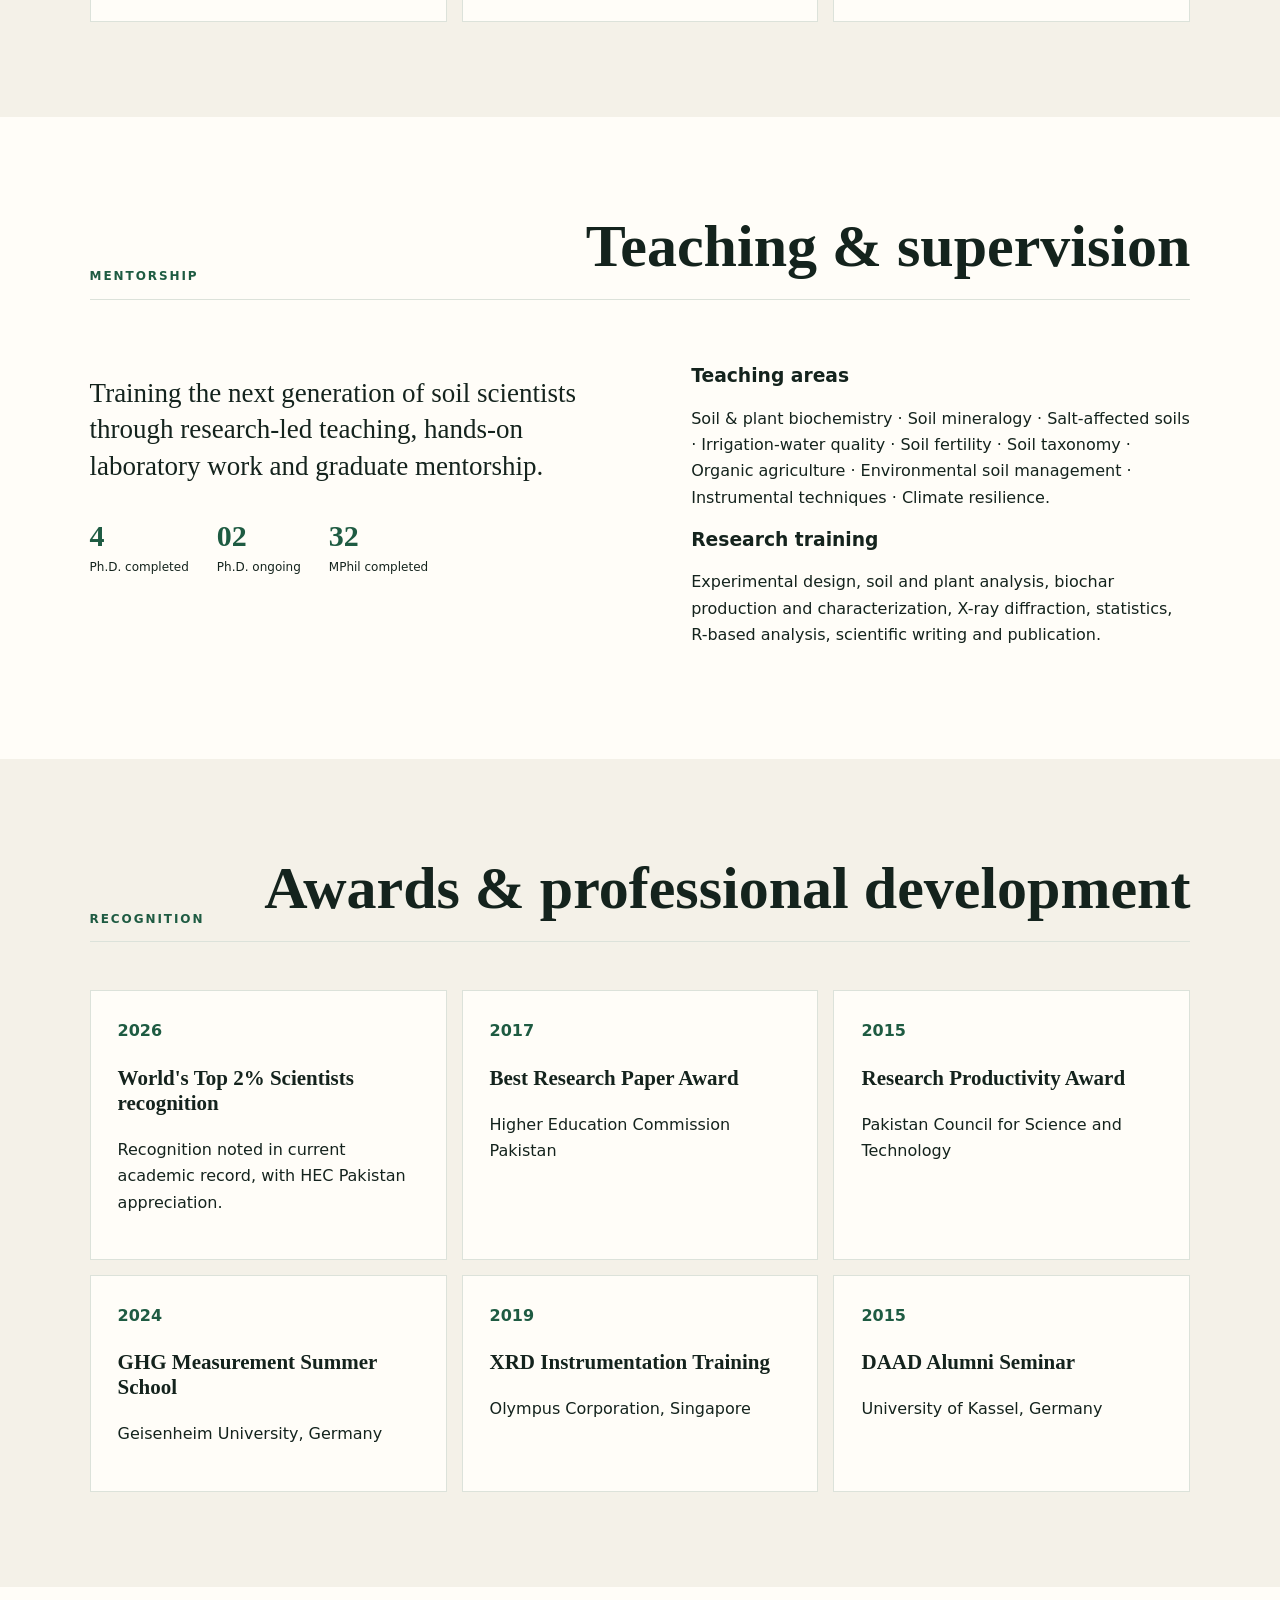
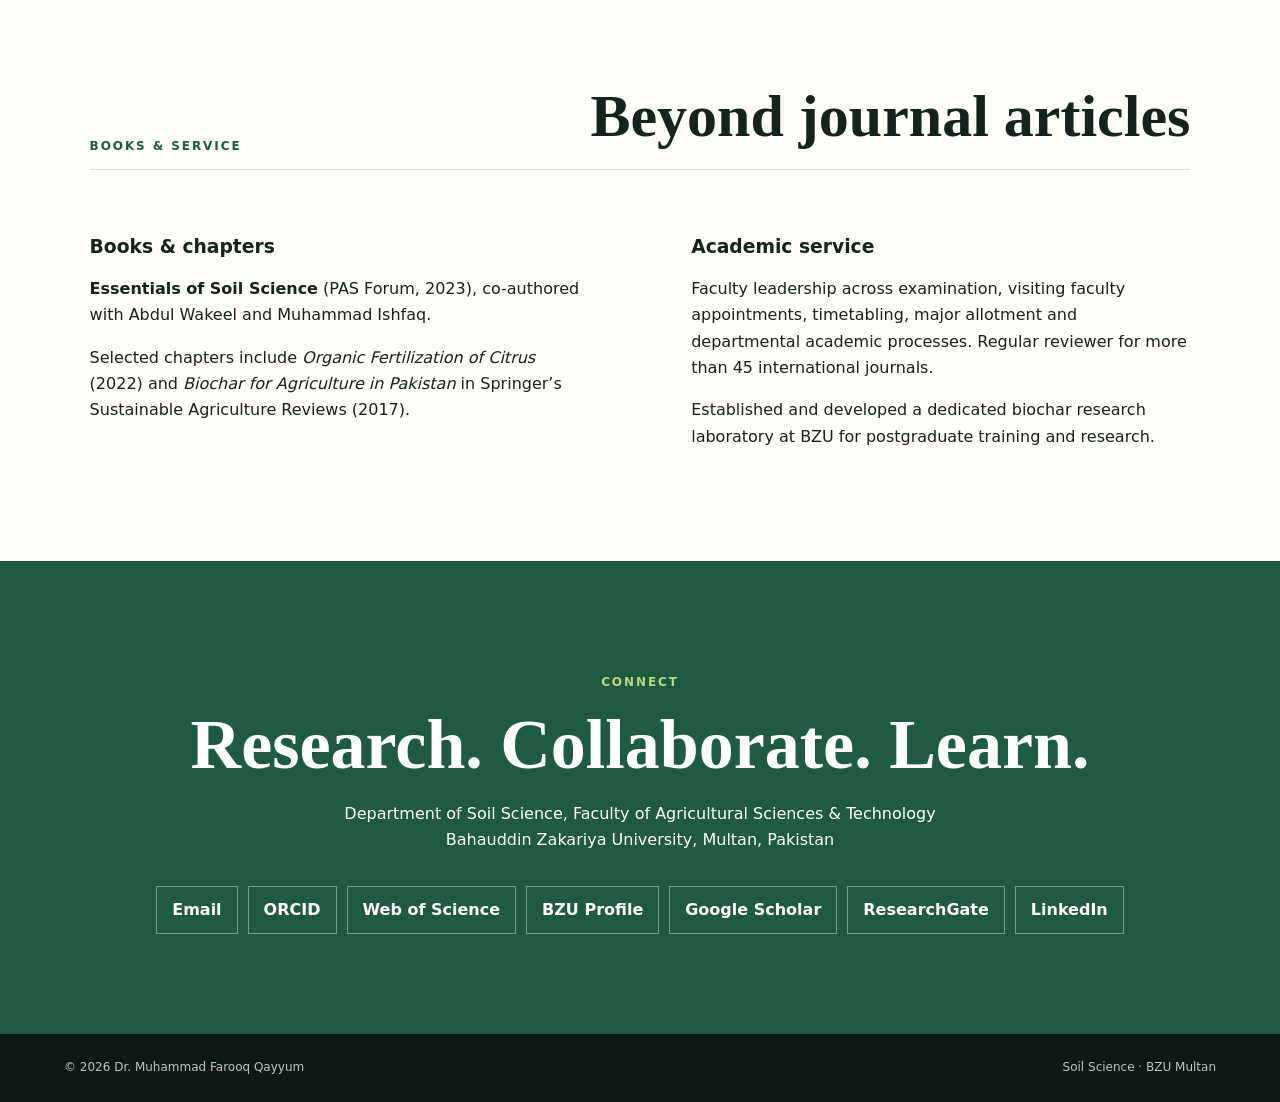
==== commit 084439c9: "Link citation profiles from homepage metrics" ====
--- a/index.html
+++ b/index.html
@@ -7,7 +7,7 @@
 <main>
 <section id="home" class="hero"><div class="hero-copy"><p class="eyebrow">SOIL SCIENCE · BIOCHAR · CLIMATE RESILIENCE</p><h1>Dr. Muhammad<br><span>Farooq Qayyum</span></h1><p class="lead">Associate Professor of Soil Science at Bahauddin Zakariya University, Multan, Pakistan, advancing soil carbon management, biochar technologies, nutrient efficiency and remediation of contaminated soils.</p><div class="actions"><a class="btn primary" href="#research">Explore Research</a><a class="btn" href="#contact">Academic Profiles</a></div></div>
 <div class="portrait-card"><div class="portrait-frame"><img src="assets/29%20sep%202026%20selection%20board%20for%20Prof%203.jpeg" alt="Dr. Muhammad Farooq Qayyum" loading="eager"></div><div class="portrait-caption"><strong>Associate Professor of Soil Science</strong><span>Bahauddin Zakariya University, Multan</span></div></div></section>
-<section class="metrics"><div><strong>85</strong><span>WoS publications*</span></div><div><strong>7,625</strong><span>WoS citations*</span></div><div><strong>43</strong><span>WoS H-index*</span></div><div><strong>14+</strong><span>Years in academia</span></div><p>*Web of Science metrics verified 22 September 2026 in academic CV.</p></section>
+<section class="metrics"><div><strong>85</strong><span>WoS publications*</span></div><div><strong>7,625</strong><span>WoS citations*</span></div><div><strong>43</strong><span>WoS H-index*</span></div><div><strong>14+</strong><span>Years in academia</span></div><p>*Web of Science figures from the academic CV, dated 22 September 2026. <a href="https://www.webofscience.com/wos/author/rid/A-6505-2017">Web of Science author profile ↗</a> · <a href="https://scholar.google.com/citations?user=m-de_KMAAAAJ&amp;hl=en">Google Scholar citations and h-index ↗</a></p></section>
 <section id="about" class="section"><div class="section-head"><p>PROFILE</p><h2>About</h2></div><div class="two-col"><div><p class="big">A soil scientist focused on turning organic residues and advanced soil amendments into practical tools for healthier, more resilient agricultural systems.</p><p>Dr. Qayyum earned his Ph.D. in Agriculture from Justus Liebig University Giessen, Germany, in 2012, studying stabilization of soil organic matter using biochars. He joined Bahauddin Zakariya University the same year and has built an internationally connected research programme spanning soil carbon, biochar, nutrient dynamics, heavy-metal remediation, nanoparticles and climate-resilient soil management.</p></div><div class="timeline"><div><b>2019–Present</b><span>Associate Professor (Tenured), BZU</span></div><div><b>2012–2019</b><span>Assistant Professor, BZU</span></div><div><b>2012</b><span>Ph.D. Agriculture, Justus Liebig University Giessen</span></div><div><b>2008</b><span>M.Sc. (Hons.) Soil Science, University of Agriculture Faisalabad</span></div></div></div></section>
 <section id="research" class="section alt"><div class="section-head"><p>RESEARCH</p><h2>Research themes</h2></div><div class="cards">
 <article><span>01</span><h3>Biochar & Circular Resources</h3><p>Production, characterization, modification and agronomic use of biochars from crop residues, manure and sewage sludge.</p></article>
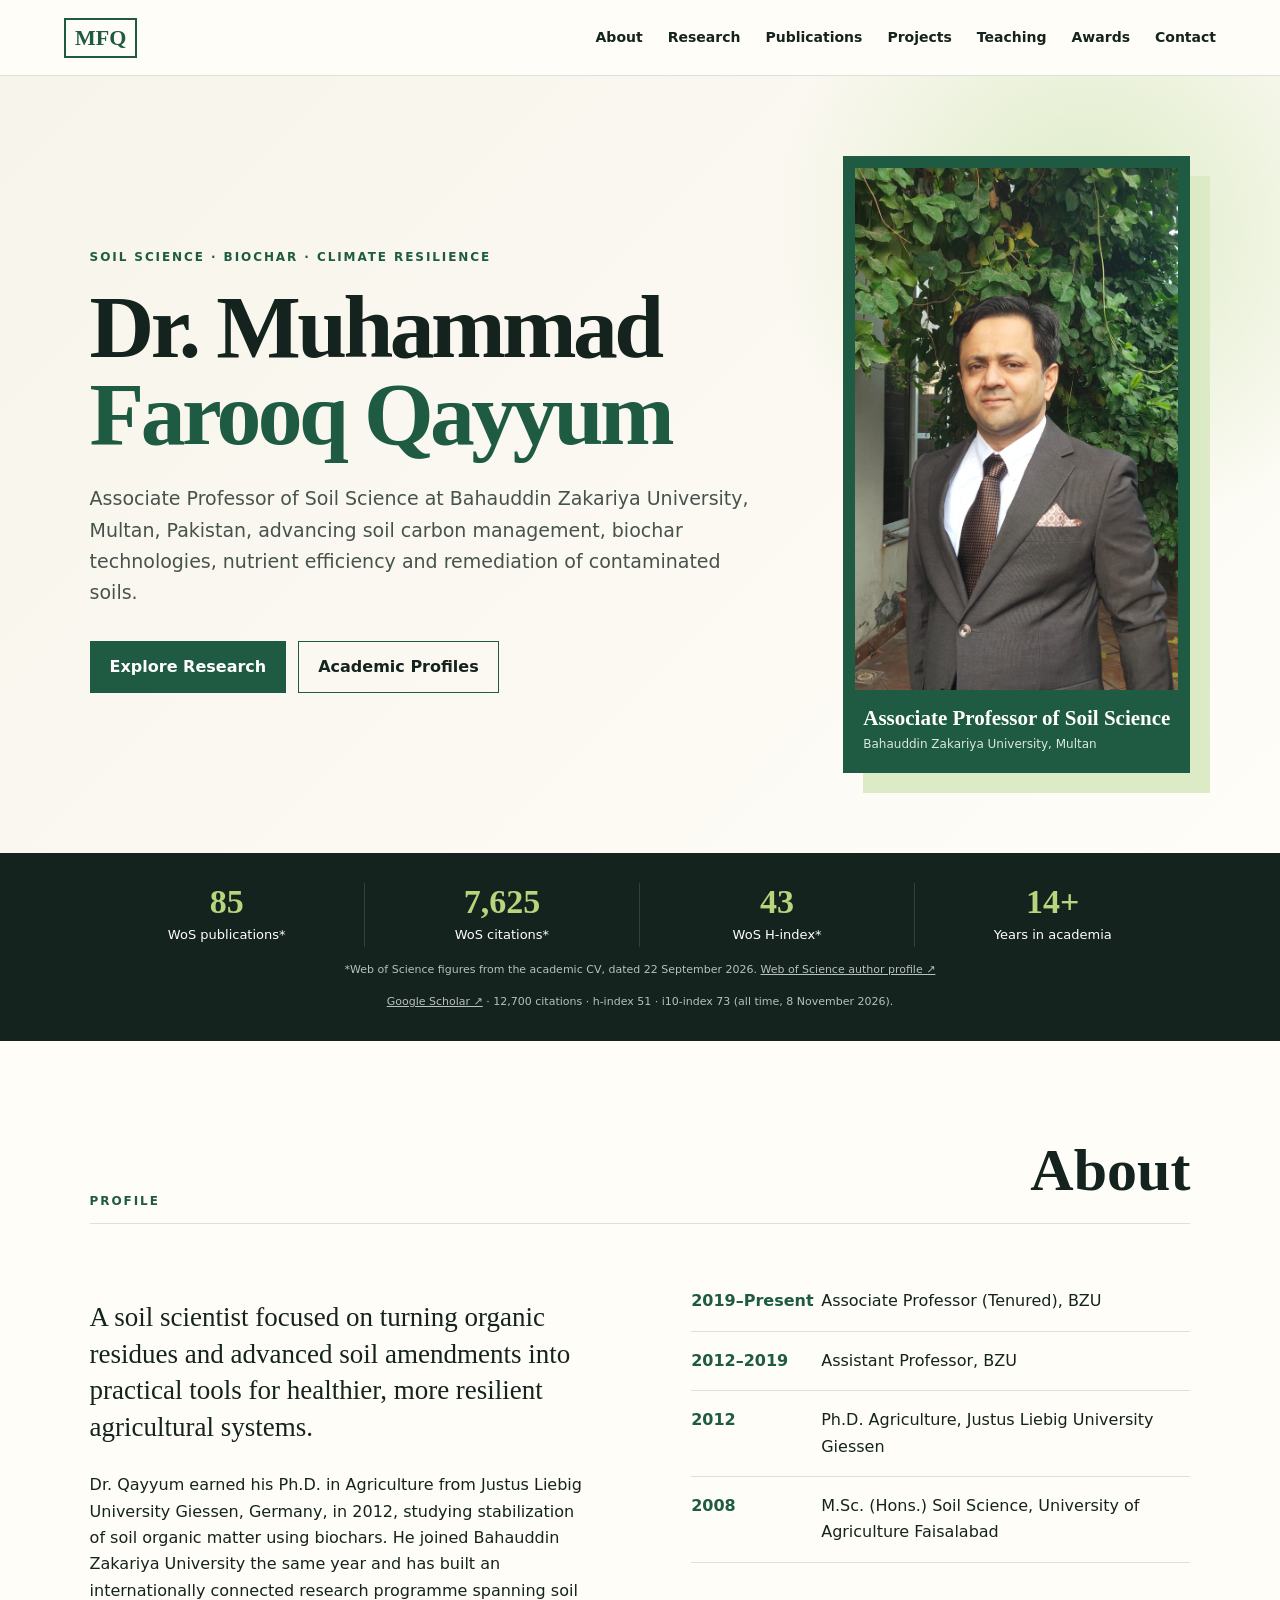
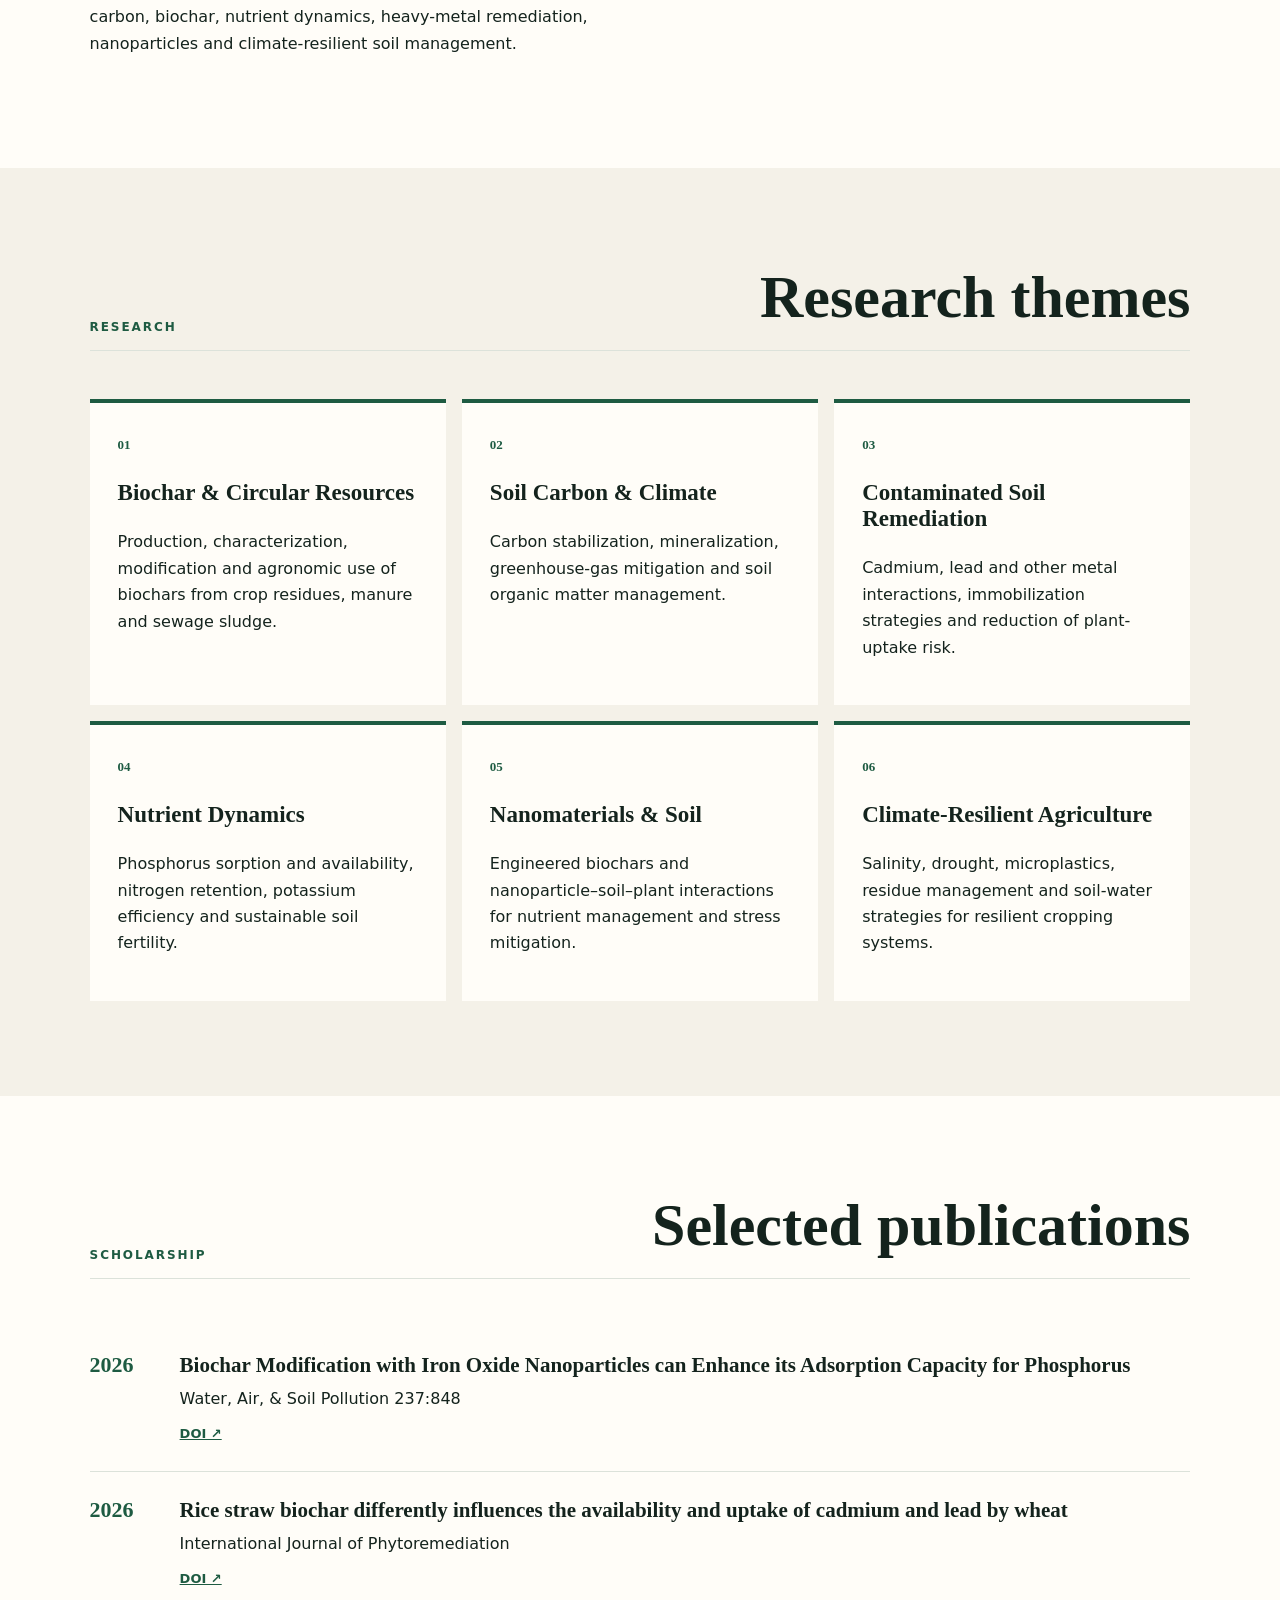
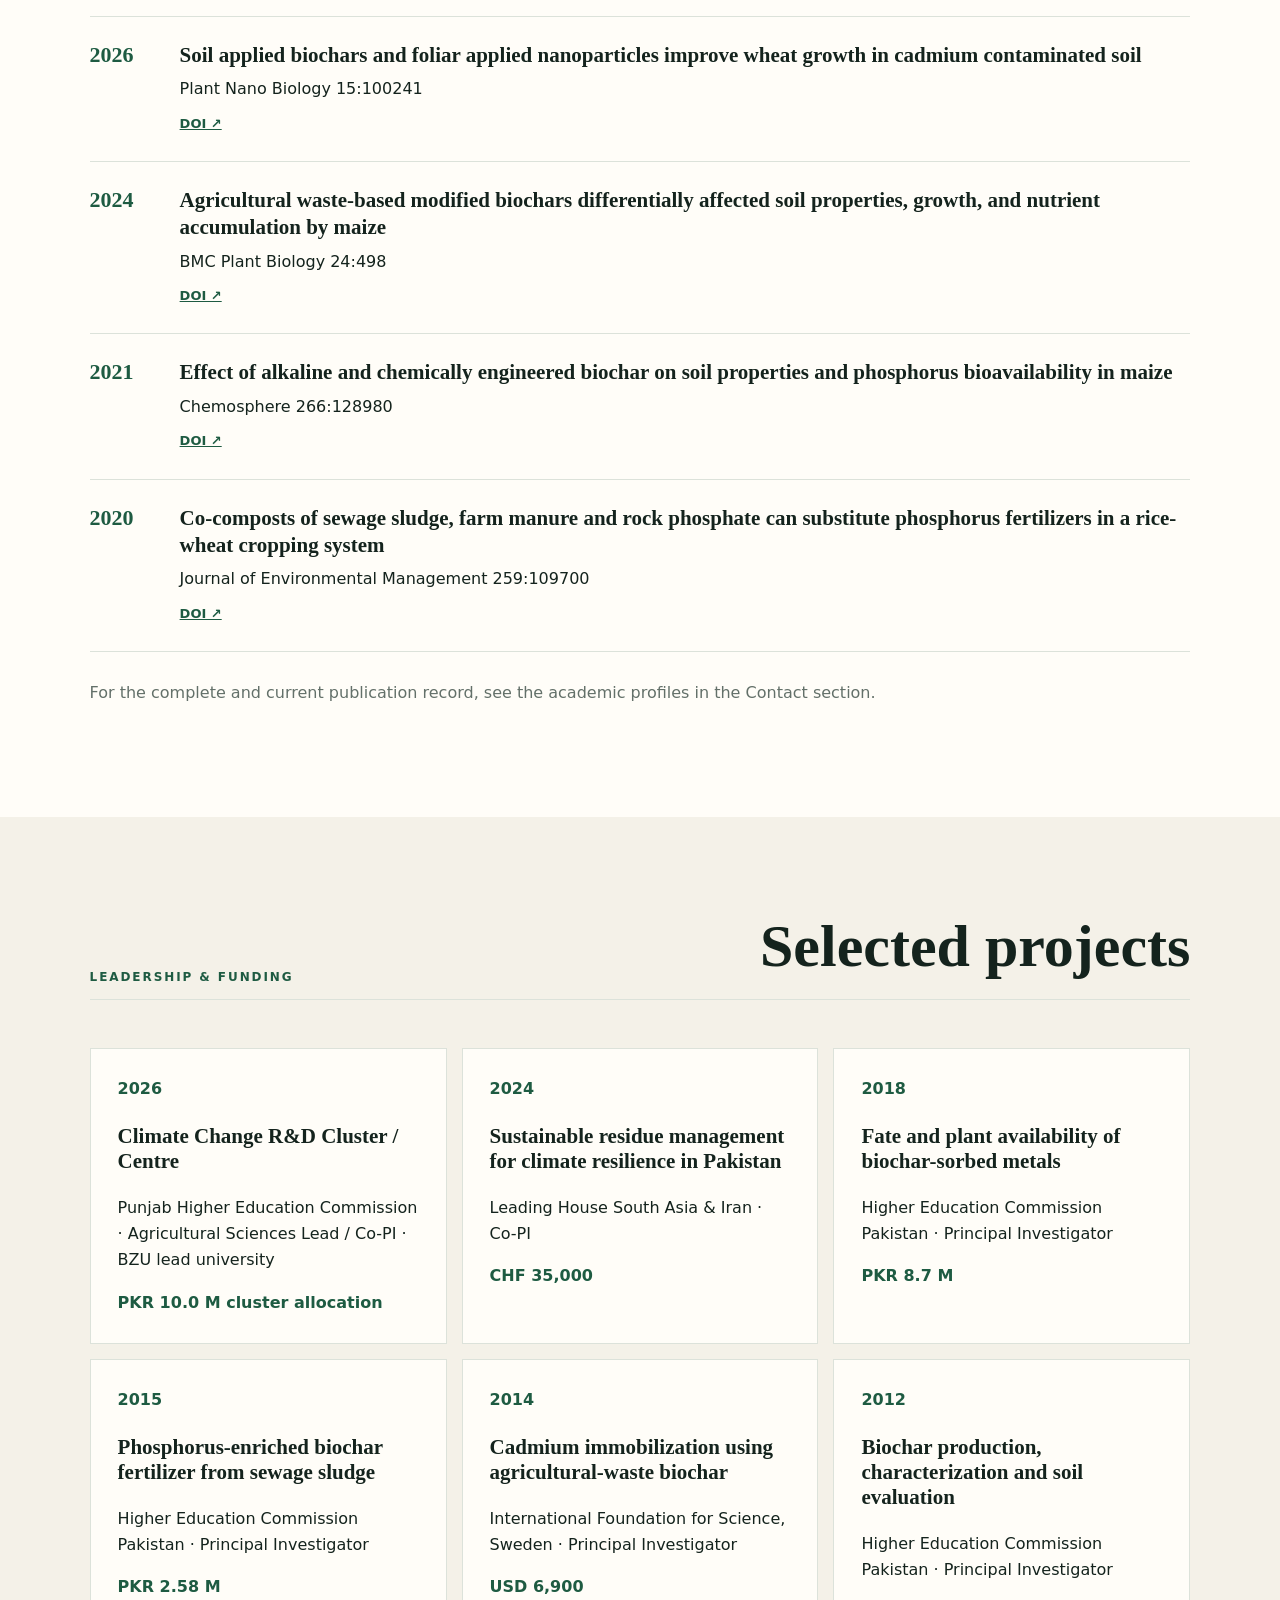
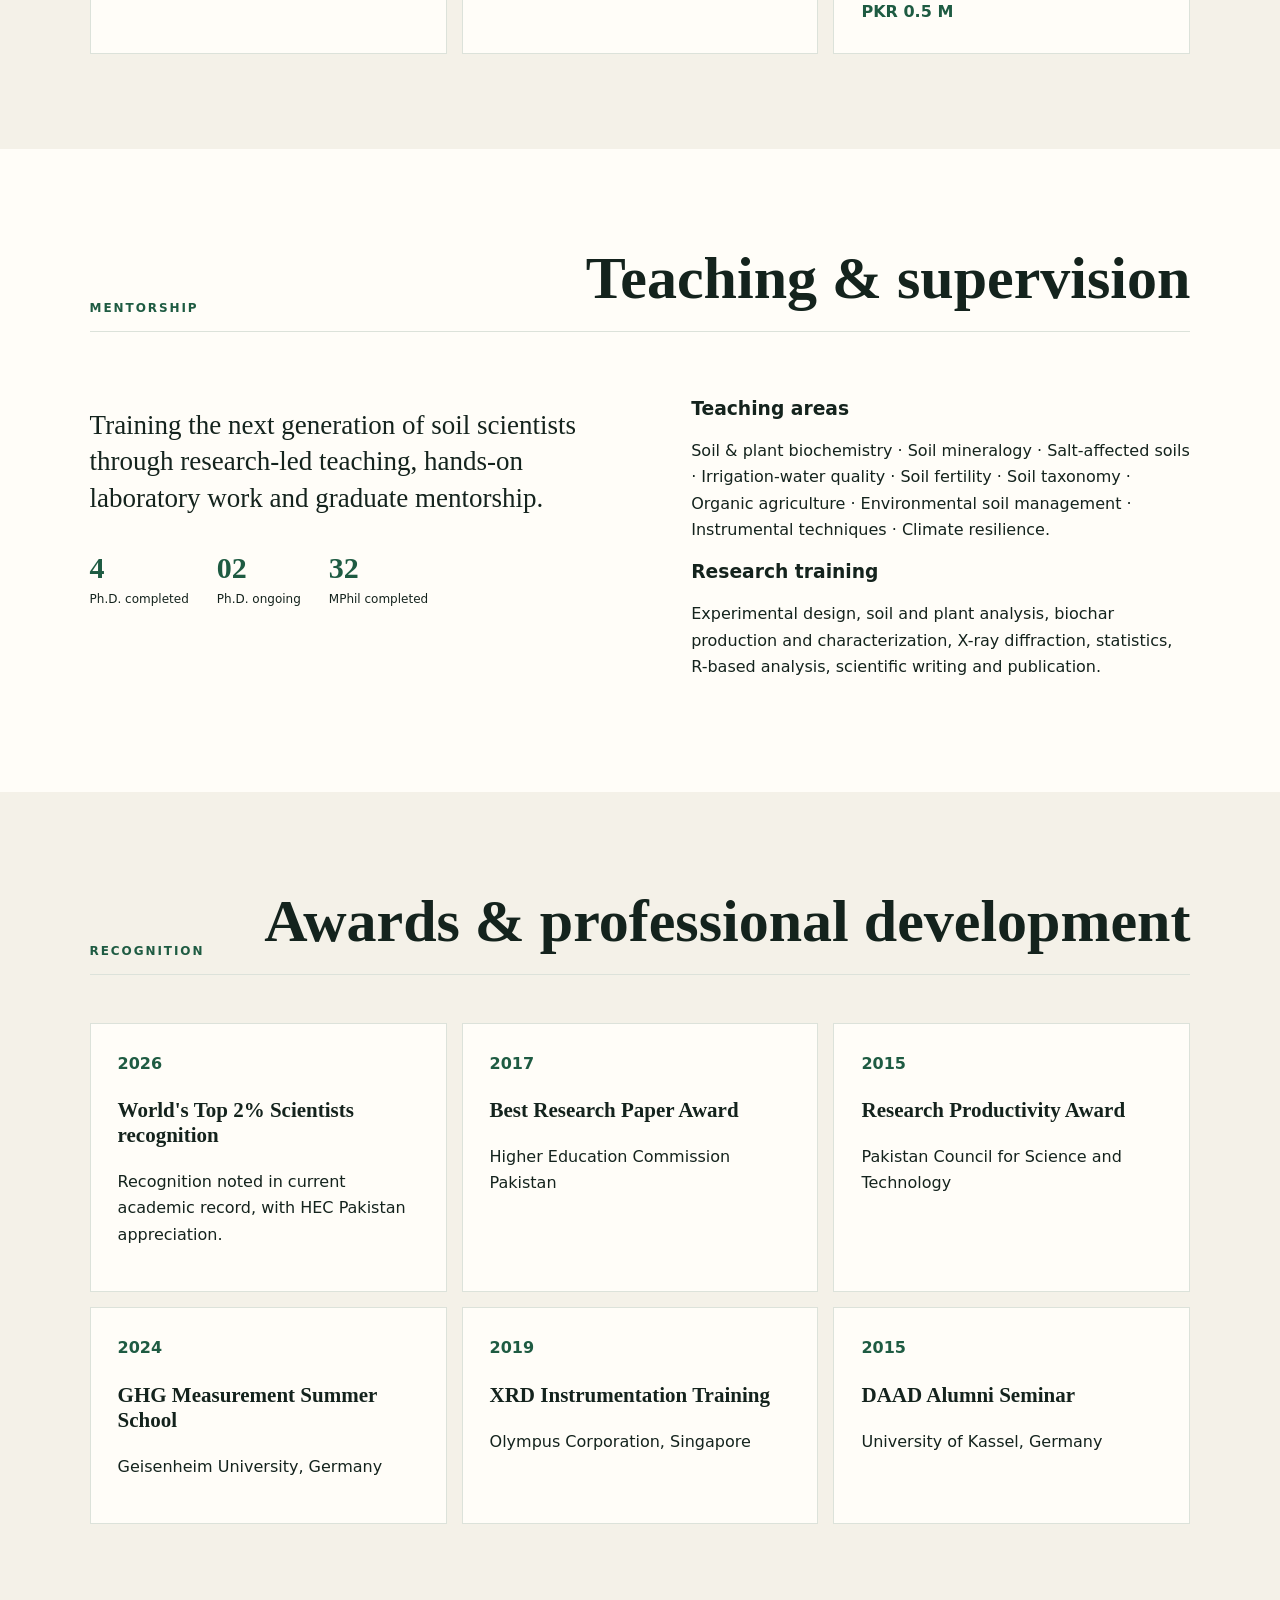
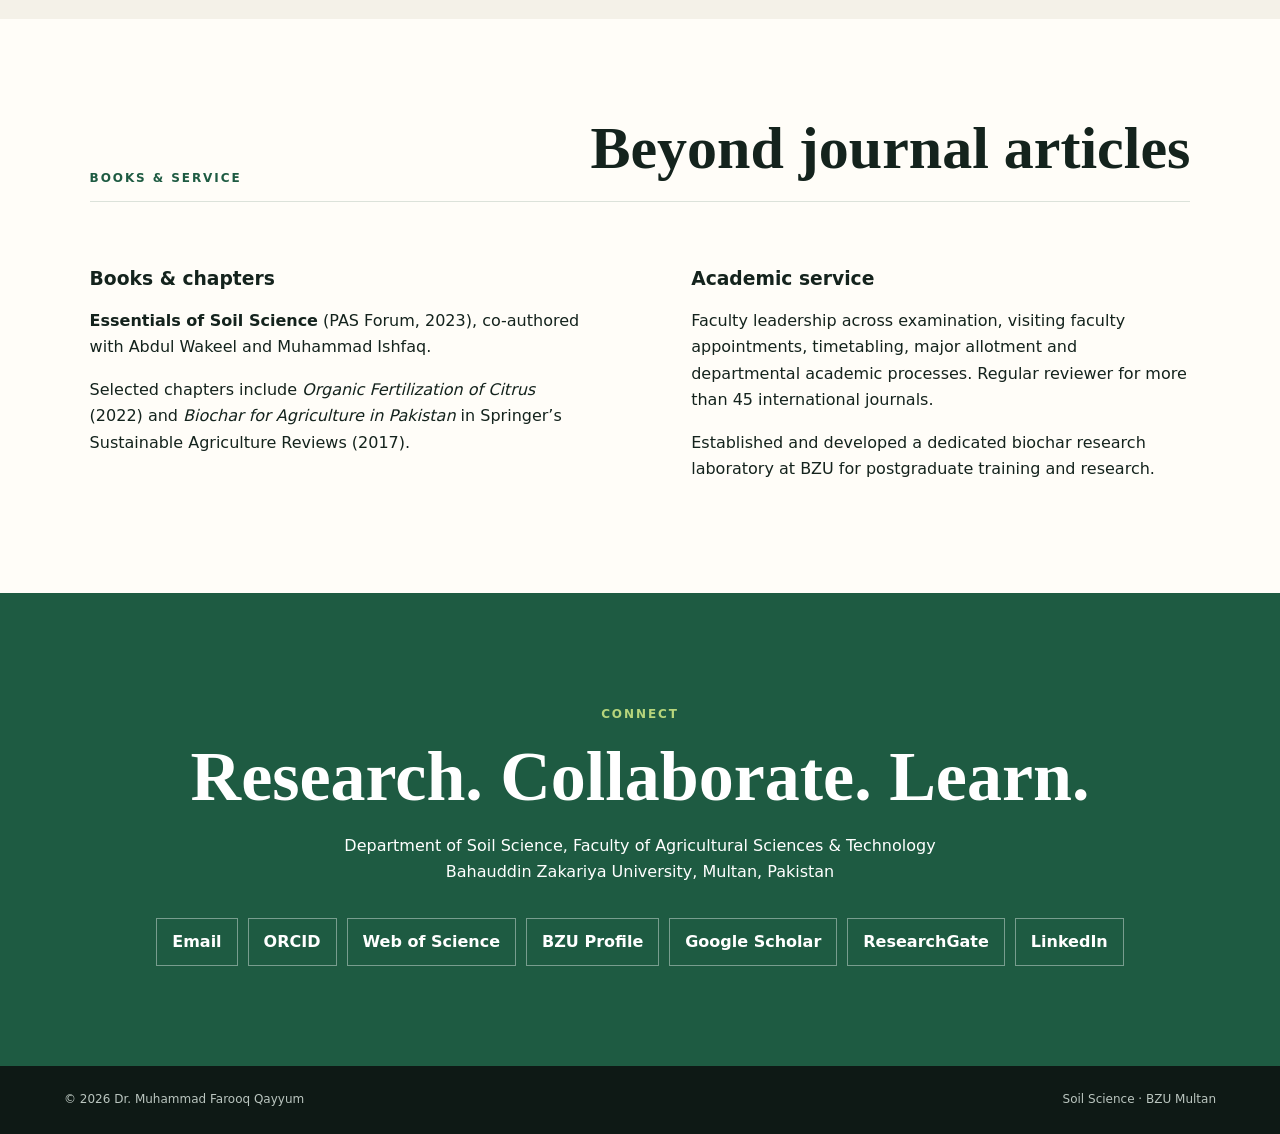
==== commit 98f7f80c: "Add verified Google Scholar metrics snapshot" ====
--- a/index.html
+++ b/index.html
@@ -7,7 +7,7 @@
 <main>
 <section id="home" class="hero"><div class="hero-copy"><p class="eyebrow">SOIL SCIENCE · BIOCHAR · CLIMATE RESILIENCE</p><h1>Dr. Muhammad<br><span>Farooq Qayyum</span></h1><p class="lead">Associate Professor of Soil Science at Bahauddin Zakariya University, Multan, Pakistan, advancing soil carbon management, biochar technologies, nutrient efficiency and remediation of contaminated soils.</p><div class="actions"><a class="btn primary" href="#research">Explore Research</a><a class="btn" href="#contact">Academic Profiles</a></div></div>
 <div class="portrait-card"><div class="portrait-frame"><img src="assets/29%20sep%202026%20selection%20board%20for%20Prof%203.jpeg" alt="Dr. Muhammad Farooq Qayyum" loading="eager"></div><div class="portrait-caption"><strong>Associate Professor of Soil Science</strong><span>Bahauddin Zakariya University, Multan</span></div></div></section>
-<section class="metrics"><div><strong>85</strong><span>WoS publications*</span></div><div><strong>7,625</strong><span>WoS citations*</span></div><div><strong>43</strong><span>WoS H-index*</span></div><div><strong>14+</strong><span>Years in academia</span></div><p>*Web of Science figures from the academic CV, dated 22 September 2026. <a href="https://www.webofscience.com/wos/author/rid/A-6505-2017">Web of Science author profile ↗</a> · <a href="https://scholar.google.com/citations?user=m-de_KMAAAAJ&amp;hl=en">Google Scholar citations and h-index ↗</a></p></section>
+<section class="metrics"><div><strong>85</strong><span>WoS publications*</span></div><div><strong>7,625</strong><span>WoS citations*</span></div><div><strong>43</strong><span>WoS H-index*</span></div><div><strong>14+</strong><span>Years in academia</span></div><p>*Web of Science figures from the academic CV, dated 22 September 2026. <a href="https://www.webofscience.com/wos/author/rid/A-6505-2017">Web of Science author profile ↗</a></p><p><a href="https://scholar.google.com/citations?user=m-de_KMAAAAJ&amp;hl=en">Google Scholar ↗</a> · 12,700 citations · h-index 51 · i10-index 73 (all time, 8 November 2026).</p></section>
 <section id="about" class="section"><div class="section-head"><p>PROFILE</p><h2>About</h2></div><div class="two-col"><div><p class="big">A soil scientist focused on turning organic residues and advanced soil amendments into practical tools for healthier, more resilient agricultural systems.</p><p>Dr. Qayyum earned his Ph.D. in Agriculture from Justus Liebig University Giessen, Germany, in 2012, studying stabilization of soil organic matter using biochars. He joined Bahauddin Zakariya University the same year and has built an internationally connected research programme spanning soil carbon, biochar, nutrient dynamics, heavy-metal remediation, nanoparticles and climate-resilient soil management.</p></div><div class="timeline"><div><b>2019–Present</b><span>Associate Professor (Tenured), BZU</span></div><div><b>2012–2019</b><span>Assistant Professor, BZU</span></div><div><b>2012</b><span>Ph.D. Agriculture, Justus Liebig University Giessen</span></div><div><b>2008</b><span>M.Sc. (Hons.) Soil Science, University of Agriculture Faisalabad</span></div></div></div></section>
 <section id="research" class="section alt"><div class="section-head"><p>RESEARCH</p><h2>Research themes</h2></div><div class="cards">
 <article><span>01</span><h3>Biochar & Circular Resources</h3><p>Production, characterization, modification and agronomic use of biochars from crop residues, manure and sewage sludge.</p></article>
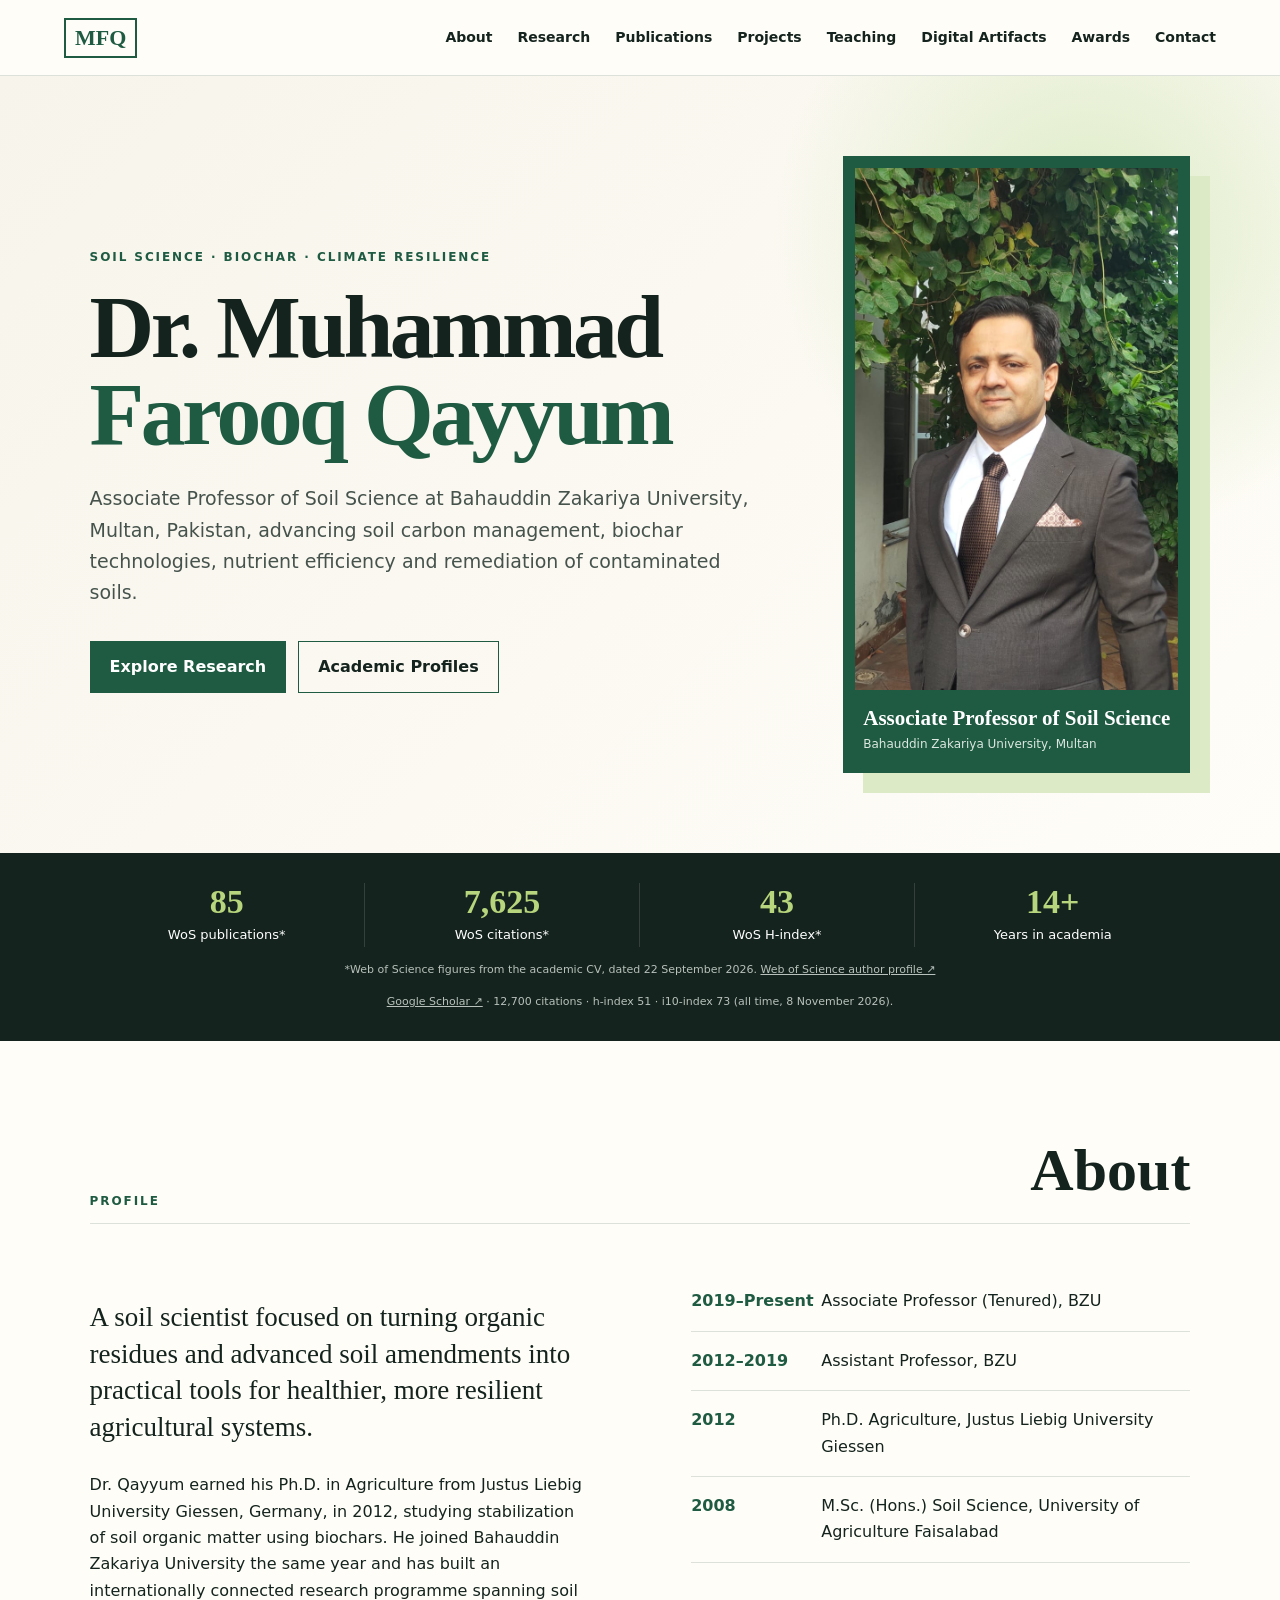
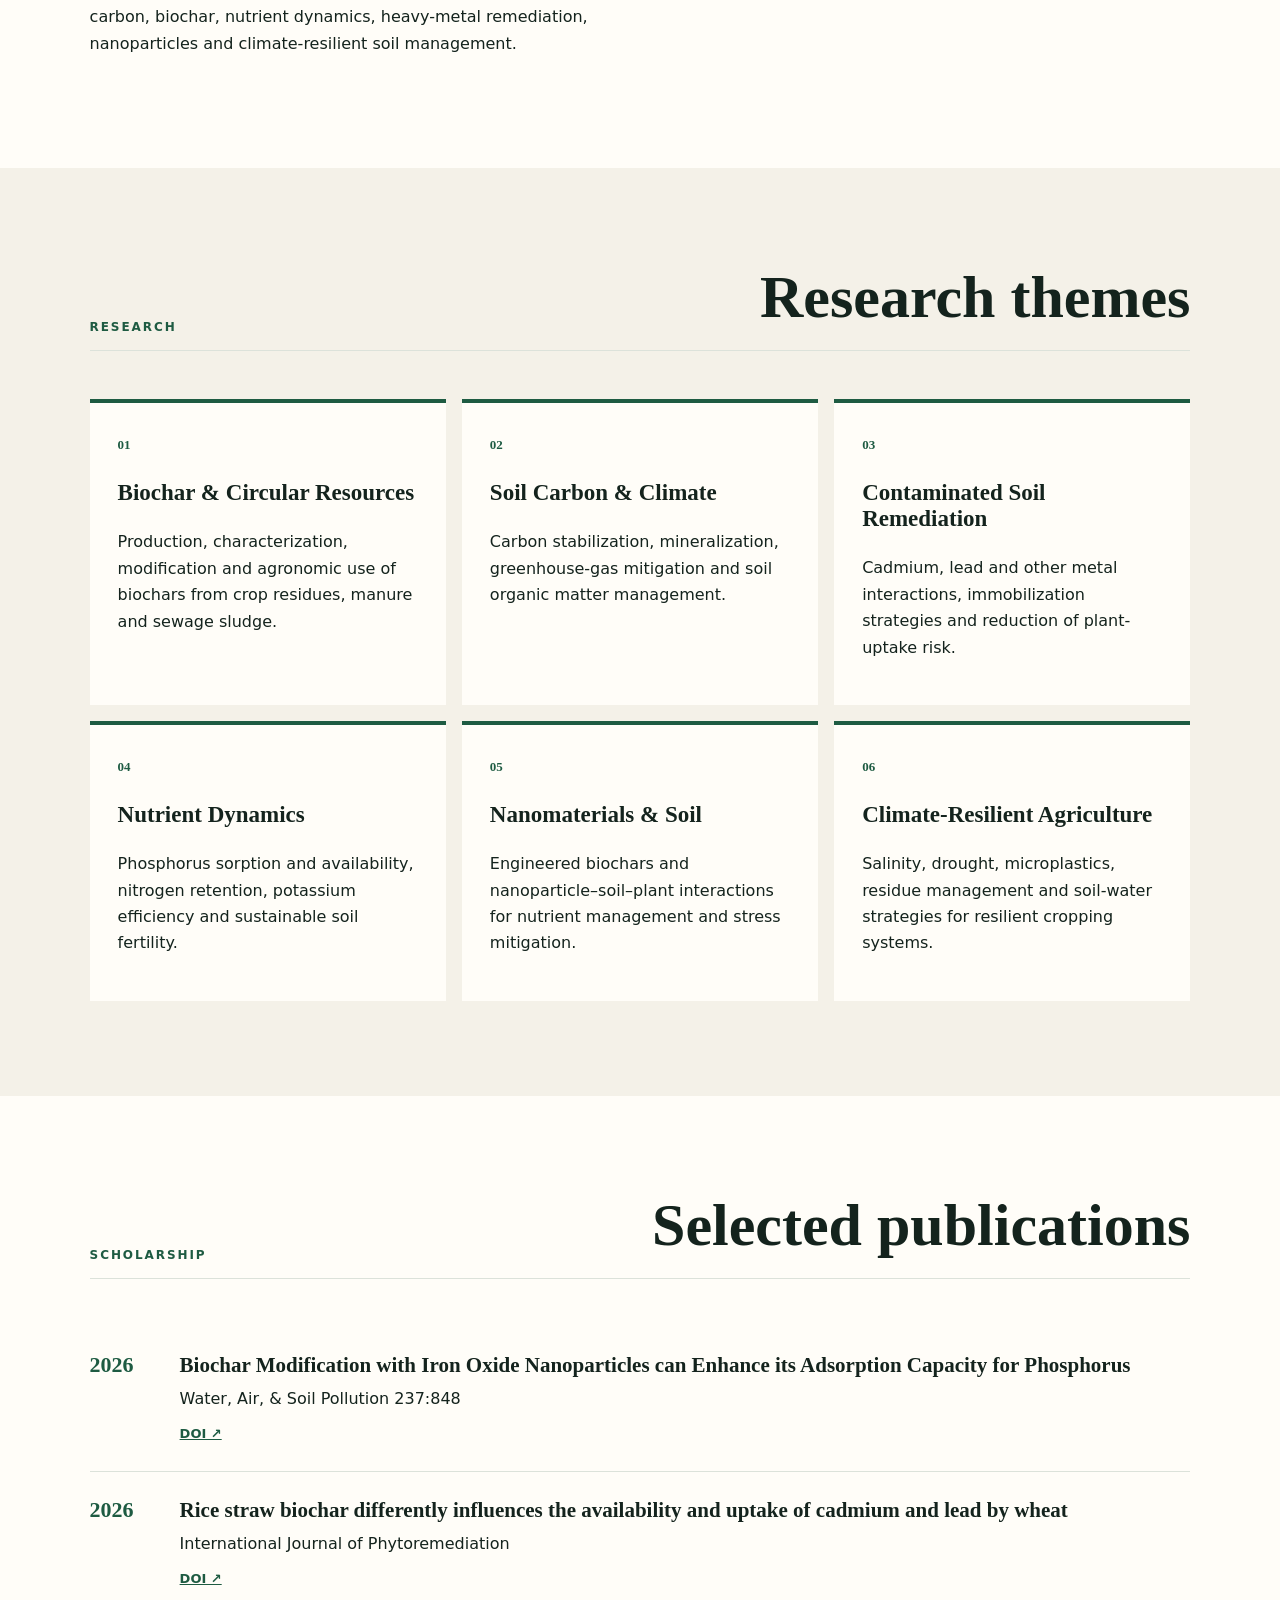
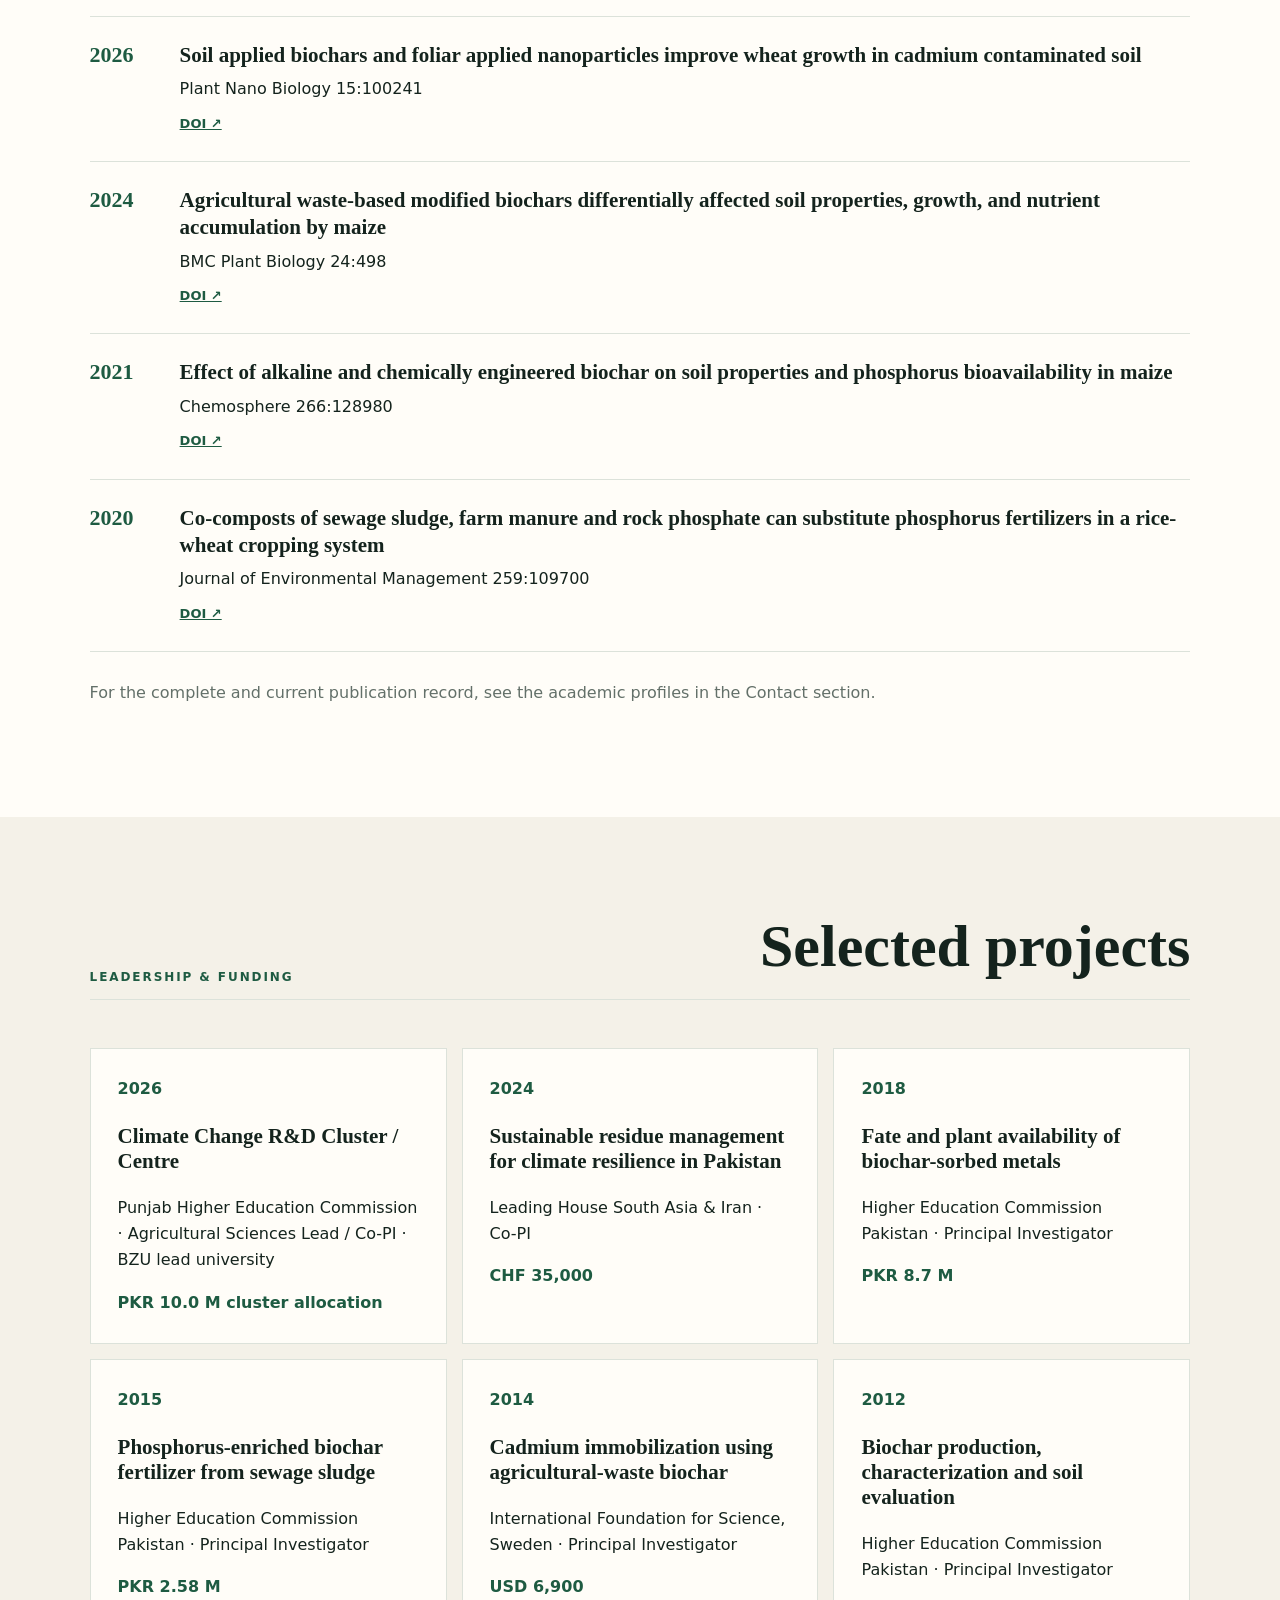
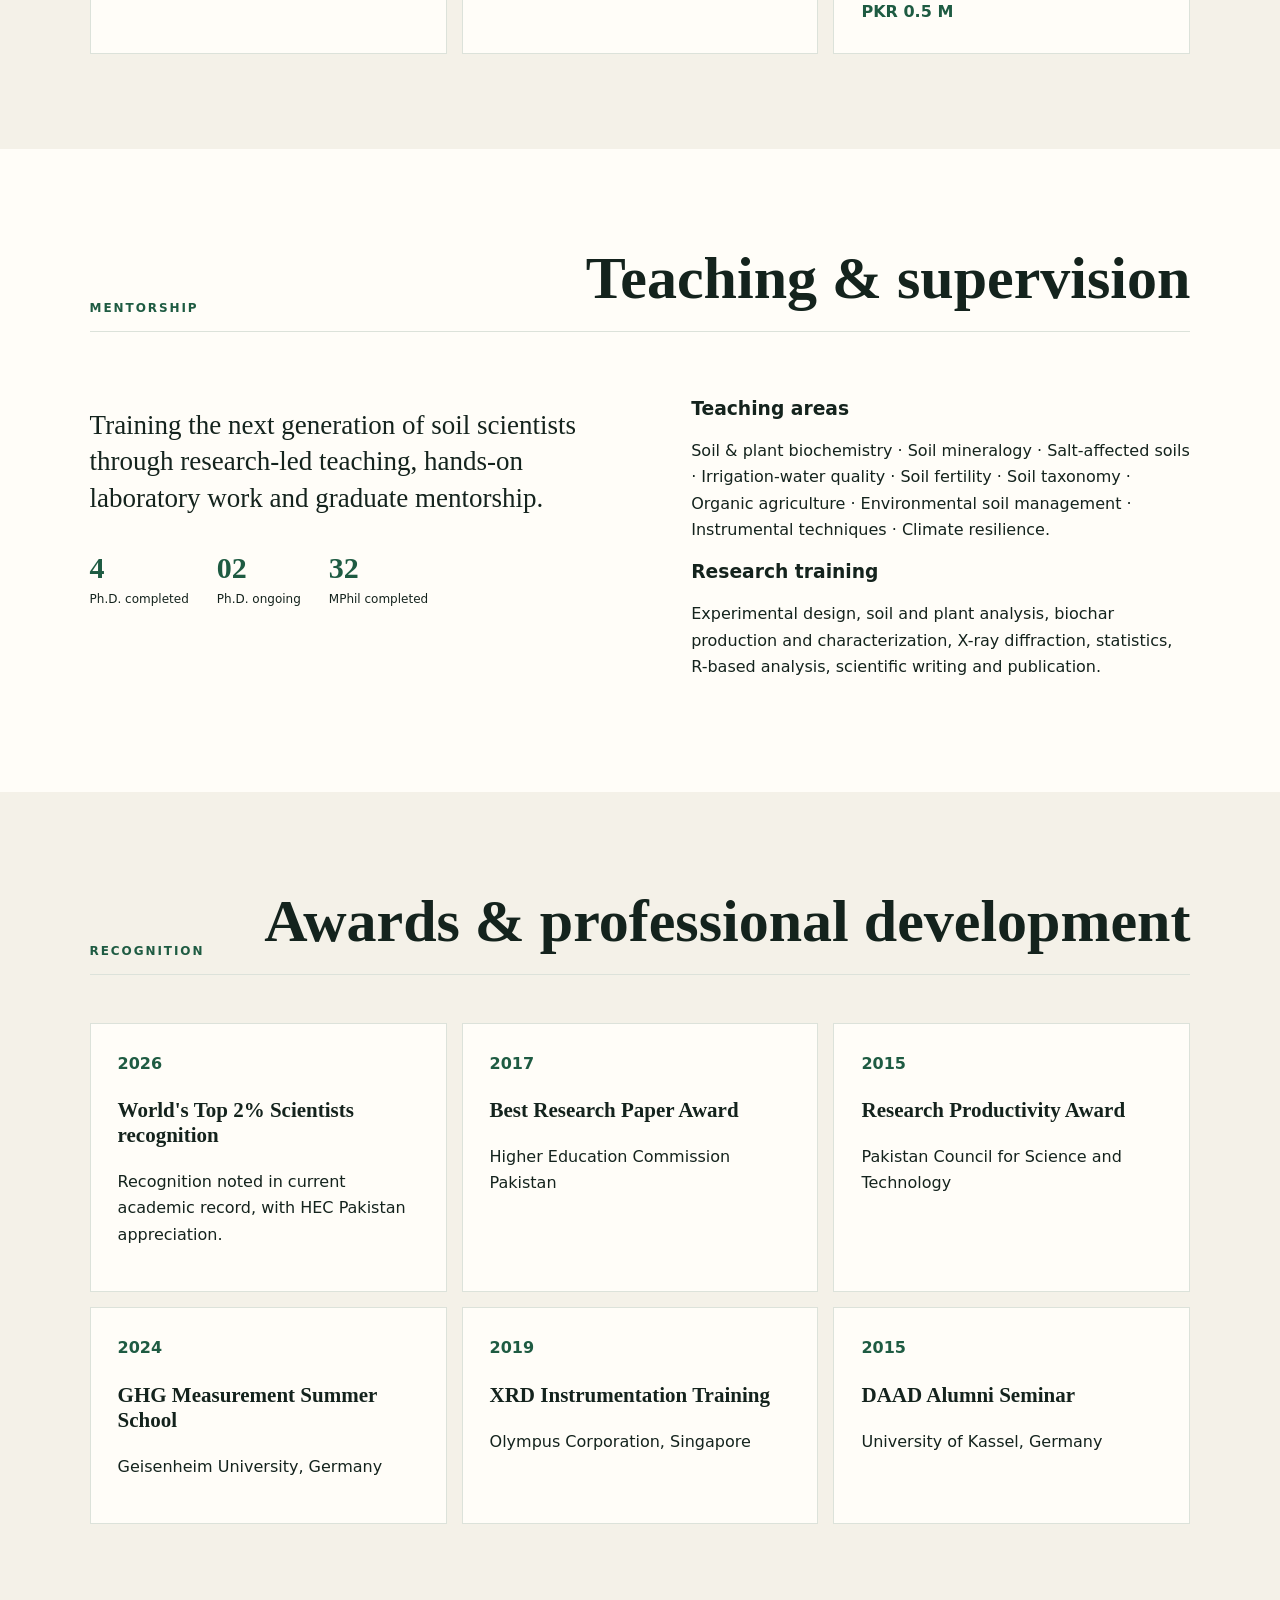
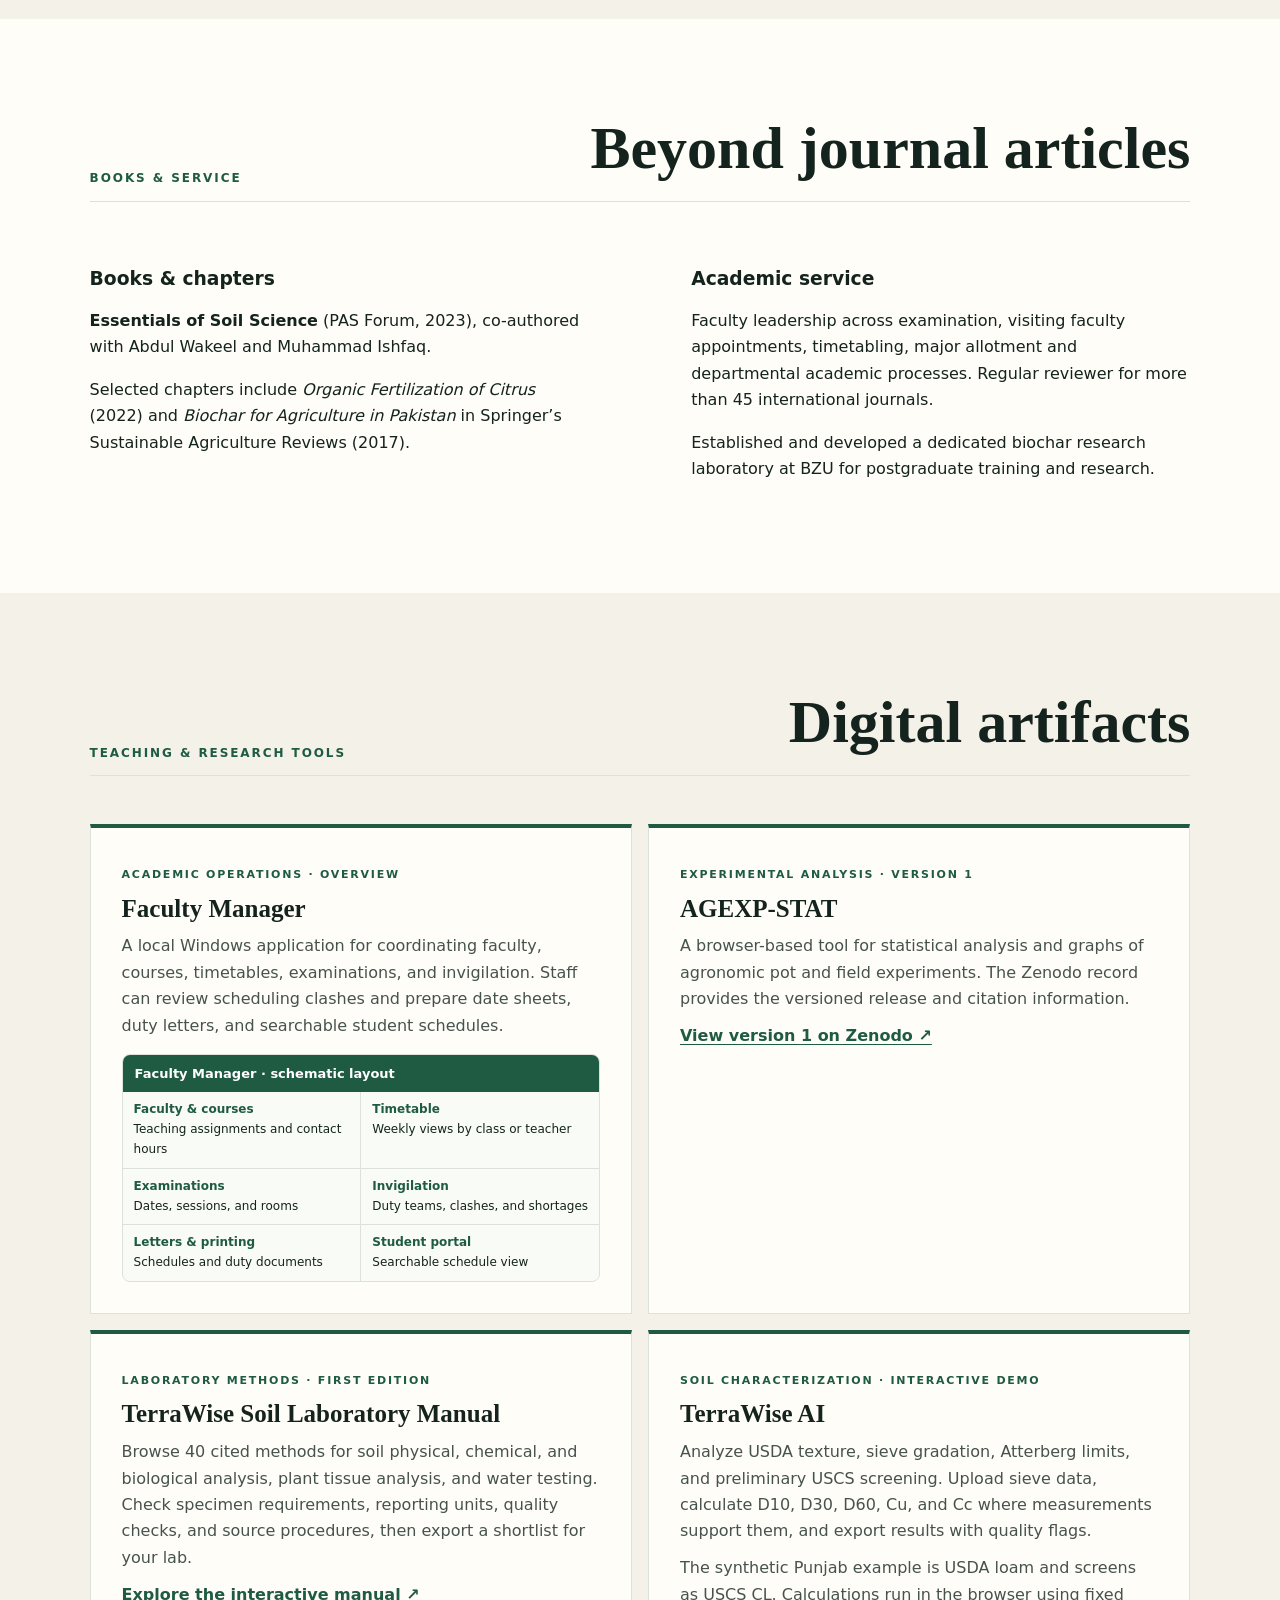
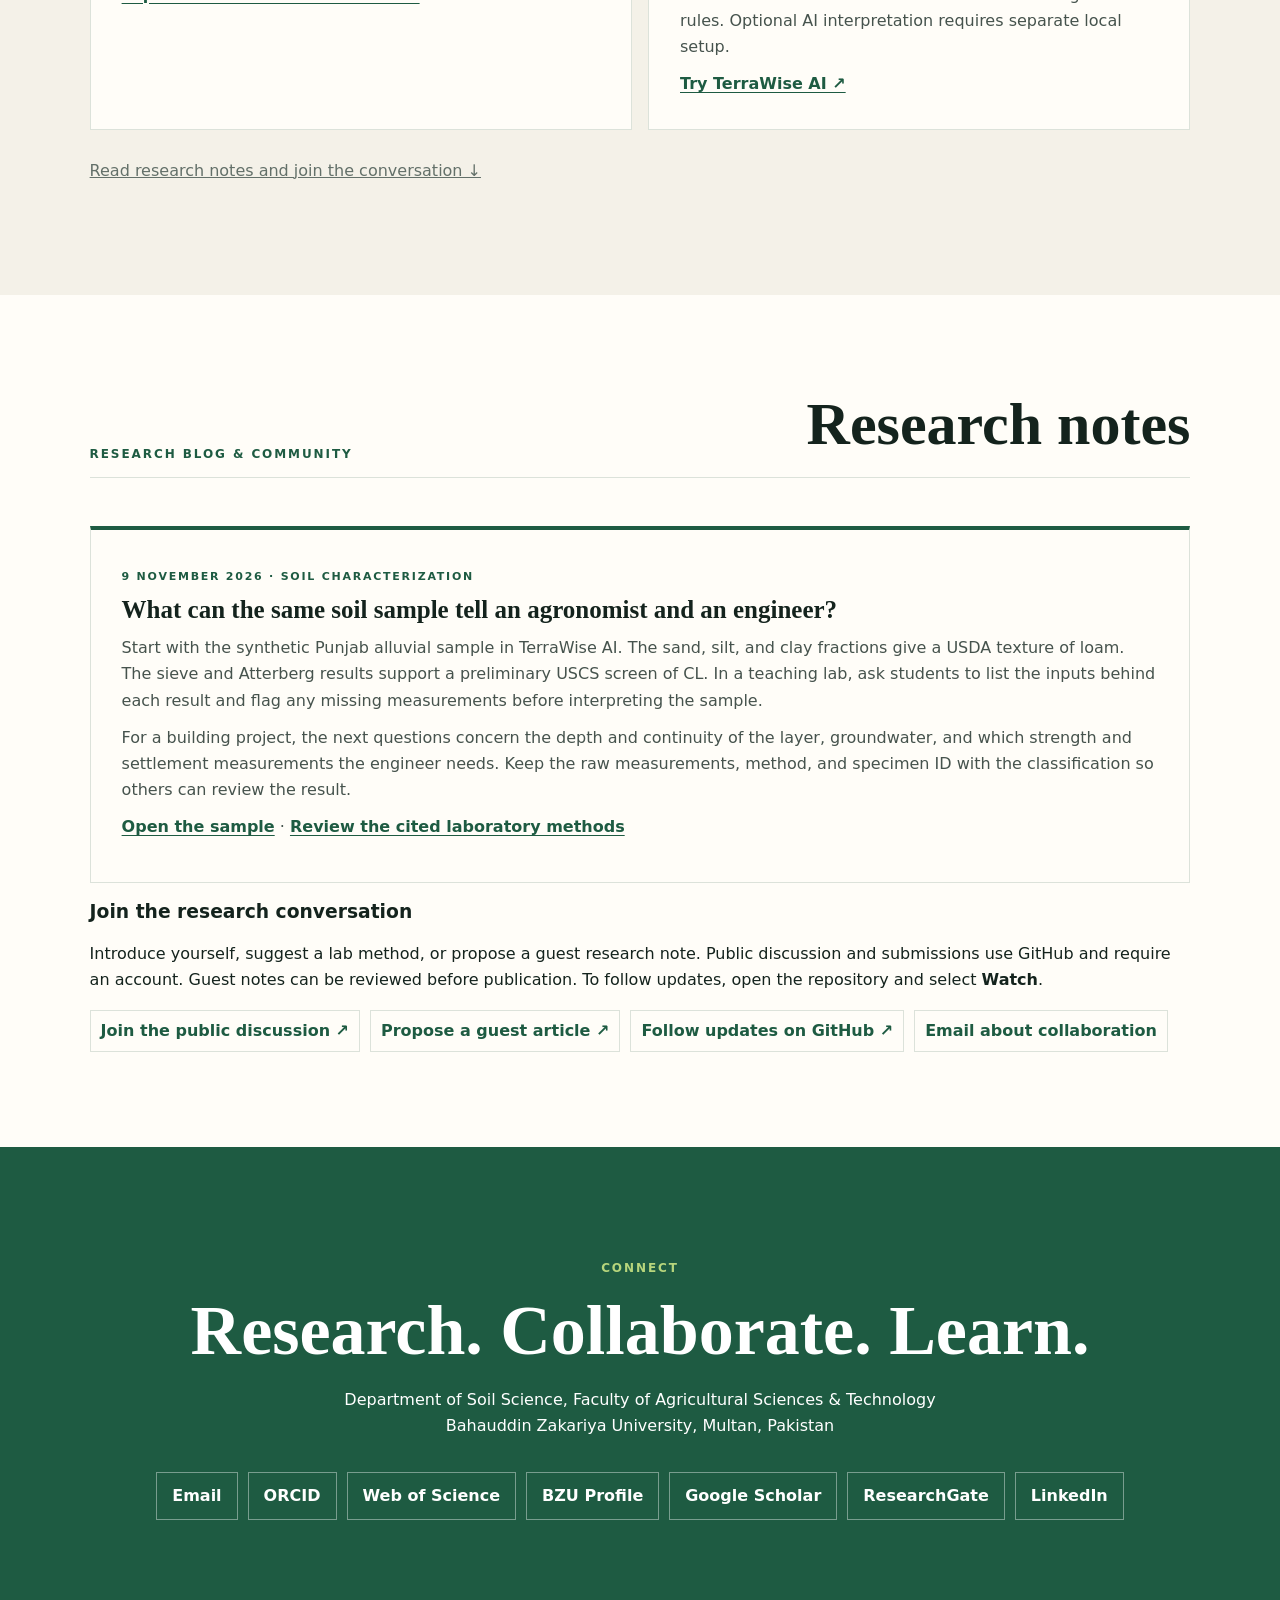
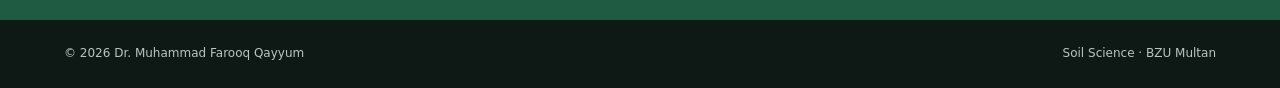
==== commit 477560a9: "Add digital artifacts, research notes and contribution links" ====
--- a/index.html
+++ b/index.html
@@ -1,9 +1,27 @@
 <!doctype html>
 <html lang="en"><head><meta charset="utf-8"><meta name="viewport" content="width=device-width,initial-scale=1">
 <meta name="description" content="Dr. Muhammad Farooq Qayyum — Associate Professor of Soil Science at Bahauddin Zakariya University, Multan. Research in biochar, soil carbon, nutrient dynamics, remediation and climate-resilient agriculture.">
-<title>Dr. Muhammad Farooq Qayyum | Soil Scientist</title><link rel="stylesheet" href="assets/css/style.css"></head>
+<title>Dr. Muhammad Farooq Qayyum | Soil Scientist</title><link rel="stylesheet" href="assets/css/style.css"><style>
+#artifacts,#research-notes{scroll-margin-top:76px}
+.artifact-grid{display:grid;grid-template-columns:repeat(2,minmax(0,1fr));gap:16px}
+.artifact-card,.research-note{padding:clamp(20px,3vw,31px);background:var(--paper);border:1px solid var(--line);border-top:4px solid var(--green)}
+.artifact-card h3,.research-note h3{font:700 25px/1.18 Georgia,serif;margin:9px 0}
+.artifact-card p,.research-note p{margin:.65em 0;color:#46534d}
+.artifact-card a,.research-note a,.community-links a{color:var(--green);font-weight:750;text-underline-offset:3px}
+.artifact-card .eyebrow,.research-note .eyebrow{font-size:11px;color:var(--green)}
+.faculty-layout{margin:15px 0 0;border:1px solid var(--line);border-radius:8px;overflow:hidden;background:#eef3eb}
+.faculty-layout figcaption{padding:8px 12px;background:var(--green);color:white;font-size:13px;font-weight:700}
+.faculty-views{display:grid;grid-template-columns:repeat(2,minmax(0,1fr));gap:1px;background:var(--line)}
+.faculty-views div{padding:8px 11px;background:#f9fbf6;font-size:12px}
+.faculty-views b{display:block;color:var(--green)}
+.community-links{display:flex;flex-wrap:wrap;gap:10px;margin-top:15px}
+.community-links a{padding:7px 10px;border:1px solid var(--line);text-decoration:none}
+.community-links a:hover{background:#e7efe0}
+@media(max-width:650px){.artifact-grid{grid-template-columns:1fr}}
+</style>
+</head>
 <body>
-<header class="site-header"><a class="brand" href="#home">MFQ</a><button class="menu" aria-label="Toggle navigation">☰</button><nav><a href="#about">About</a><a href="#research">Research</a><a href="#publications">Publications</a><a href="#projects">Projects</a><a href="#teaching">Teaching</a><a href="#awards">Awards</a><a href="#contact">Contact</a></nav></header>
+<header class="site-header"><a class="brand" href="#home">MFQ</a><button class="menu" aria-label="Toggle navigation">☰</button><nav><a href="#about">About</a><a href="#research">Research</a><a href="#publications">Publications</a><a href="#projects">Projects</a><a href="#teaching">Teaching</a><a href="#artifacts">Digital Artifacts</a><a href="#awards">Awards</a><a href="#contact">Contact</a></nav></header>
 <main>
 <section id="home" class="hero"><div class="hero-copy"><p class="eyebrow">SOIL SCIENCE · BIOCHAR · CLIMATE RESILIENCE</p><h1>Dr. Muhammad<br><span>Farooq Qayyum</span></h1><p class="lead">Associate Professor of Soil Science at Bahauddin Zakariya University, Multan, Pakistan, advancing soil carbon management, biochar technologies, nutrient efficiency and remediation of contaminated soils.</p><div class="actions"><a class="btn primary" href="#research">Explore Research</a><a class="btn" href="#contact">Academic Profiles</a></div></div>
 <div class="portrait-card"><div class="portrait-frame"><img src="assets/29%20sep%202026%20selection%20board%20for%20Prof%203.jpeg" alt="Dr. Muhammad Farooq Qayyum" loading="eager"></div><div class="portrait-caption"><strong>Associate Professor of Soil Science</strong><span>Bahauddin Zakariya University, Multan</span></div></div></section>
@@ -34,5 +52,26 @@
 <section id="teaching" class="section"><div class="section-head"><p>MENTORSHIP</p><h2>Teaching & supervision</h2></div><div class="two-col"><div><p class="big">Training the next generation of soil scientists through research-led teaching, hands-on laboratory work and graduate mentorship.</p><div class="mini-metrics"><div><strong>4</strong><span>Ph.D. completed</span></div><div><strong>02</strong><span>Ph.D. ongoing</span></div><div><strong>32</strong><span>MPhil completed</span></div></div></div><div><h3>Teaching areas</h3><p>Soil & plant biochemistry · Soil mineralogy · Salt-affected soils · Irrigation-water quality · Soil fertility · Soil taxonomy · Organic agriculture · Environmental soil management · Instrumental techniques · Climate resilience.</p><h3>Research training</h3><p>Experimental design, soil and plant analysis, biochar production and characterization, X-ray diffraction, statistics, R-based analysis, scientific writing and publication.</p></div></div></section>
 <section id="awards" class="section alt"><div class="section-head"><p>RECOGNITION</p><h2>Awards & professional development</h2></div><div class="awards"><div><b>2026</b><h3>World's Top 2% Scientists recognition</h3><p>Recognition noted in current academic record, with HEC Pakistan appreciation.</p></div><div><b>2017</b><h3>Best Research Paper Award</h3><p>Higher Education Commission Pakistan</p></div><div><b>2015</b><h3>Research Productivity Award</h3><p>Pakistan Council for Science and Technology</p></div><div><b>2024</b><h3>GHG Measurement Summer School</h3><p>Geisenheim University, Germany</p></div><div><b>2019</b><h3>XRD Instrumentation Training</h3><p>Olympus Corporation, Singapore</p></div><div><b>2015</b><h3>DAAD Alumni Seminar</h3><p>University of Kassel, Germany</p></div></div></section>
 <section class="section"><div class="section-head"><p>BOOKS & SERVICE</p><h2>Beyond journal articles</h2></div><div class="two-col"><div><h3>Books & chapters</h3><p><b>Essentials of Soil Science</b> (PAS Forum, 2023), co-authored with Abdul Wakeel and Muhammad Ishfaq.</p><p>Selected chapters include <i>Organic Fertilization of Citrus</i> (2022) and <i>Biochar for Agriculture in Pakistan</i> in Springer’s Sustainable Agriculture Reviews (2017).</p></div><div><h3>Academic service</h3><p>Faculty leadership across examination, visiting faculty appointments, timetabling, major allotment and departmental academic processes. Regular reviewer for more than 45 international journals.</p><p>Established and developed a dedicated biochar research laboratory at BZU for postgraduate training and research.</p></div></div></section>
+<section id="artifacts" class="section alt" aria-labelledby="artifacts-title">
+<div class="section-head"><p>TEACHING &amp; RESEARCH TOOLS</p><h2 id="artifacts-title">Digital artifacts</h2></div>
+<div class="artifact-grid"><article class="artifact-card"><p class="eyebrow">ACADEMIC OPERATIONS · OVERVIEW</p><h3>Faculty Manager</h3><p>A local Windows application for coordinating faculty, courses, timetables, examinations, and invigilation. Staff can review scheduling clashes and prepare date sheets, duty letters, and searchable student schedules.</p><figure class="faculty-layout"><figcaption>Faculty Manager · schematic layout</figcaption><div class="faculty-views"><div><b>Faculty &amp; courses</b>Teaching assignments and contact hours</div><div><b>Timetable</b>Weekly views by class or teacher</div><div><b>Examinations</b>Dates, sessions, and rooms</div><div><b>Invigilation</b>Duty teams, clashes, and shortages</div><div><b>Letters &amp; printing</b>Schedules and duty documents</div><div><b>Student portal</b>Searchable schedule view</div></div></figure></article>
+<article class="artifact-card"><p class="eyebrow">EXPERIMENTAL ANALYSIS · VERSION 1</p><h3>AGEXP-STAT</h3><p>A browser-based tool for statistical analysis and graphs of agronomic pot and field experiments. The Zenodo record provides the versioned release and citation information.</p><a href="https://zenodo.org/records/23936901">View version 1 on Zenodo ↗</a></article>
+<article class="artifact-card"><p class="eyebrow">LABORATORY METHODS · FIRST EDITION</p><h3>TerraWise Soil Laboratory Manual</h3><p>Browse 40 cited methods for soil physical, chemical, and biological analysis, plant tissue analysis, and water testing. Check specimen requirements, reporting units, quality checks, and source procedures, then export a shortlist for your lab.</p><a href="https://soilscientist70-crypto.github.io/terrawise-ai/lab-manual/">Explore the interactive manual ↗</a></article>
+<article class="artifact-card"><p class="eyebrow">SOIL CHARACTERIZATION · INTERACTIVE DEMO</p><h3>TerraWise AI</h3><p>Analyze USDA texture, sieve gradation, Atterberg limits, and preliminary USCS screening. Upload sieve data, calculate D10, D30, D60, Cu, and Cc where measurements support them, and export results with quality flags.</p><p>The synthetic Punjab example is USDA loam and screens as USCS CL. Calculations run in the browser using fixed rules. Optional AI interpretation requires separate local setup.</p><a href="https://soilscientist70-crypto.github.io/terrawise-ai/">Try TerraWise AI ↗</a></article></div>
+<p class="more"><a href="#research-notes">Read research notes and join the conversation ↓</a></p>
+</section>
+<section id="research-notes" class="section" aria-labelledby="notes-title">
+<div class="section-head"><p>RESEARCH BLOG &amp; COMMUNITY</p><h2 id="notes-title">Research notes</h2></div>
+<article class="research-note">
+<p class="eyebrow"><time datetime="2026-11-09">9 NOVEMBER 2026</time> · SOIL CHARACTERIZATION</p>
+<h3>What can the same soil sample tell an agronomist and an engineer?</h3>
+<p>Start with the synthetic Punjab alluvial sample in TerraWise AI. The sand, silt, and clay fractions give a USDA texture of loam. The sieve and Atterberg results support a preliminary USCS screen of CL. In a teaching lab, ask students to list the inputs behind each result and flag any missing measurements before interpreting the sample.</p>
+<p>For a building project, the next questions concern the depth and continuity of the layer, groundwater, and which strength and settlement measurements the engineer needs. Keep the raw measurements, method, and specimen ID with the classification so others can review the result.</p>
+<p><a href="https://soilscientist70-crypto.github.io/terrawise-ai/">Open the sample</a> · <a href="https://soilscientist70-crypto.github.io/terrawise-ai/lab-manual/">Review the cited laboratory methods</a></p>
+</article>
+<h3>Join the research conversation</h3>
+<p>Introduce yourself, suggest a lab method, or propose a guest research note. Public discussion and submissions use GitHub and require an account. Guest notes can be reviewed before publication. To follow updates, open the repository and select <strong>Watch</strong>.</p>
+<div class="community-links"><a href="https://github.com/soilscientist70-crypto/farooq-qayyum-academic-website/issues/1">Join the public discussion ↗</a><a href="https://github.com/soilscientist70-crypto/farooq-qayyum-academic-website/issues/new?title=Guest%20research%20note%3A%20&amp;body=Working%20title%3A%0A%0AShort%20summary%3A%0A%0AAuthor%20and%20affiliation%3A%0A%0ASupporting%20sources%3A%0A%0APlease%20share%20only%20material%20you%20are%20authorized%20to%20make%20public.">Propose a guest article ↗</a><a href="https://github.com/soilscientist70-crypto/farooq-qayyum-academic-website">Follow updates on GitHub ↗</a><a href="mailto:farooq.qayyum@bzu.edu.pk?subject=Research%20collaboration">Email about collaboration</a></div>
+</section>
 <section id="contact" class="contact"><p class="eyebrow">CONNECT</p><h2>Research. Collaborate. Learn.</h2><p>Department of Soil Science, Faculty of Agricultural Sciences & Technology<br>Bahauddin Zakariya University, Multan, Pakistan</p><div class="profile-links"><a href="mailto:farooq.qayyum@bzu.edu.pk">Email</a><a href="https://orcid.org/0000-0002-5976-9880">ORCID</a><a href="https://www.webofscience.com/wos/author/rid/A-6505-2017">Web of Science</a><a href="https://bzu.edu.pk/view_faculty.php?deptID=56&facultyID=122">BZU Profile</a><a href="https://scholar.google.com/citations?user=m-de_KMAAAAJ&amp;hl=en">Google Scholar</a><a href="https://www.researchgate.net/profile/Muhammad-Qayyum-6">ResearchGate</a><a href="https://www.linkedin.com/in/muhammad-farooq-qayyum/">LinkedIn</a></div></section>
 </main><footer><span>© <span id="year"></span> Dr. Muhammad Farooq Qayyum</span><span>Soil Science · BZU Multan</span></footer><script src="assets/js/main.js"></script></body></html>
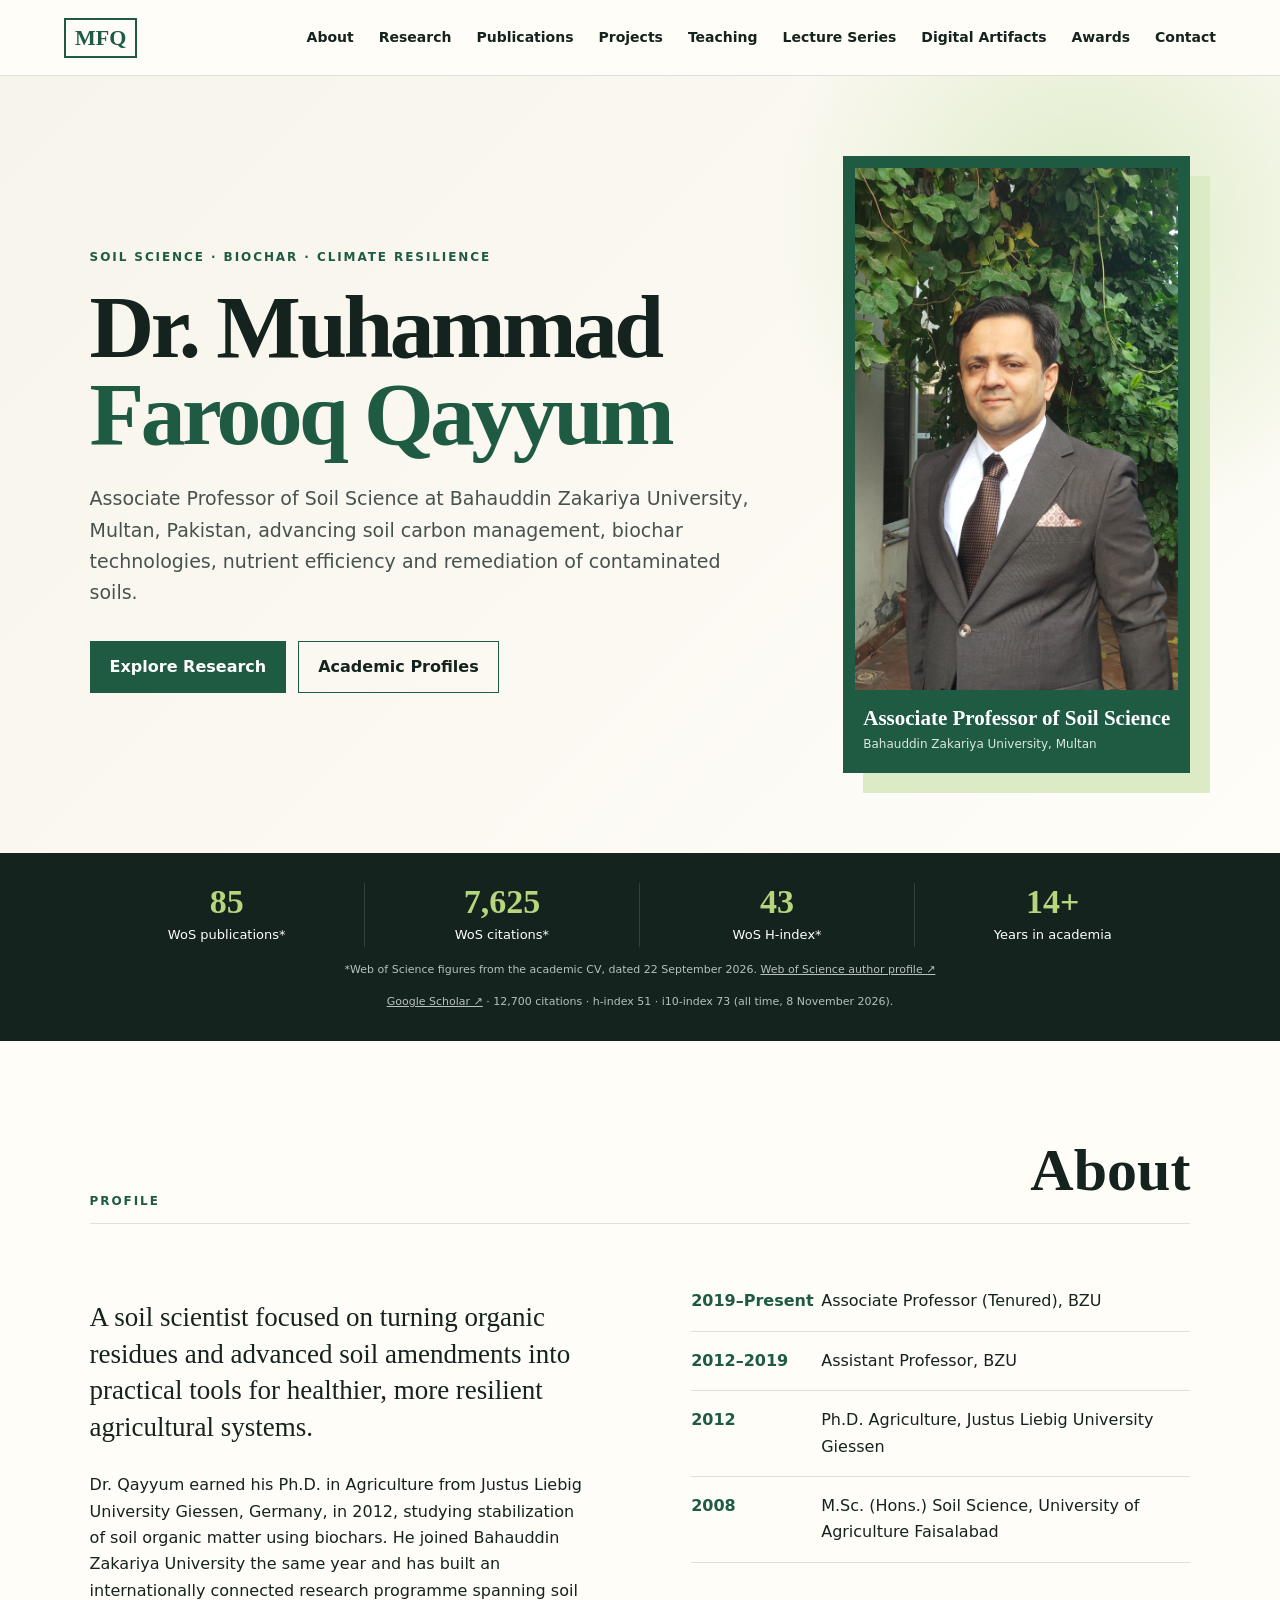
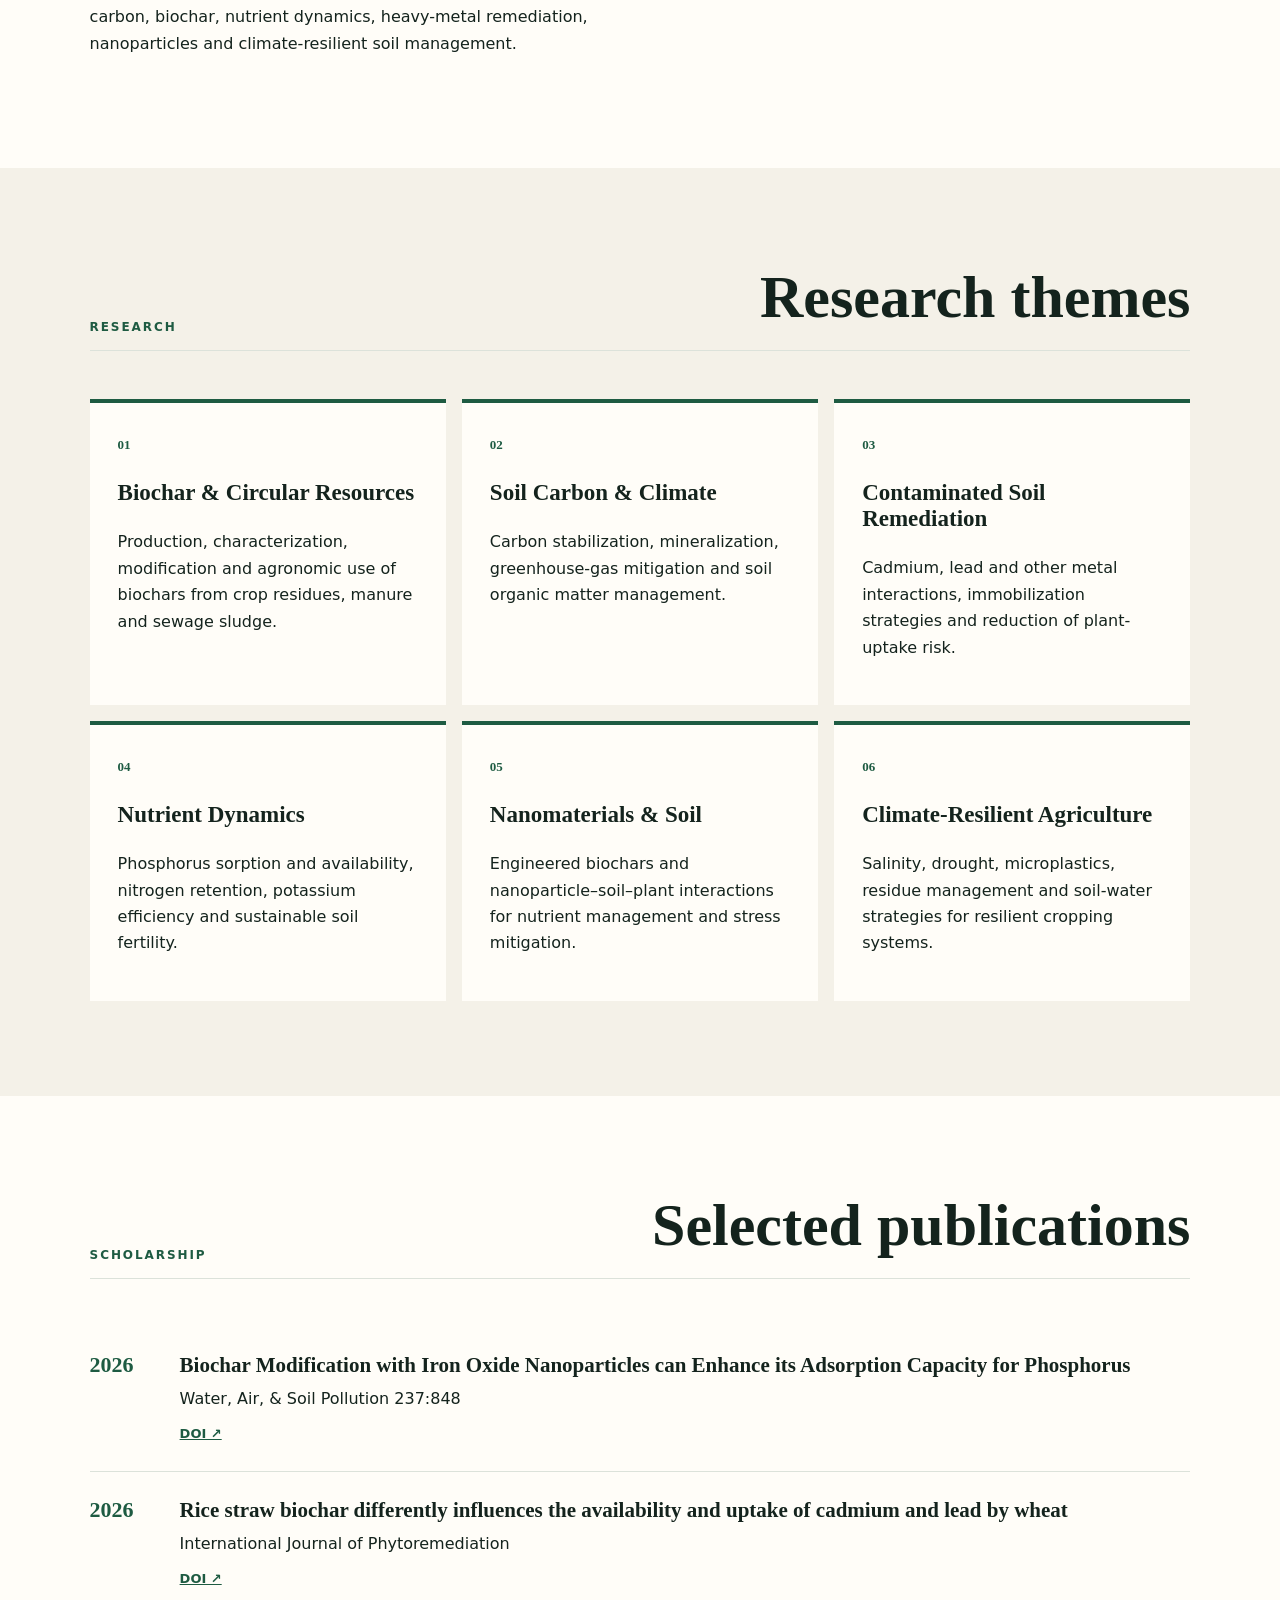
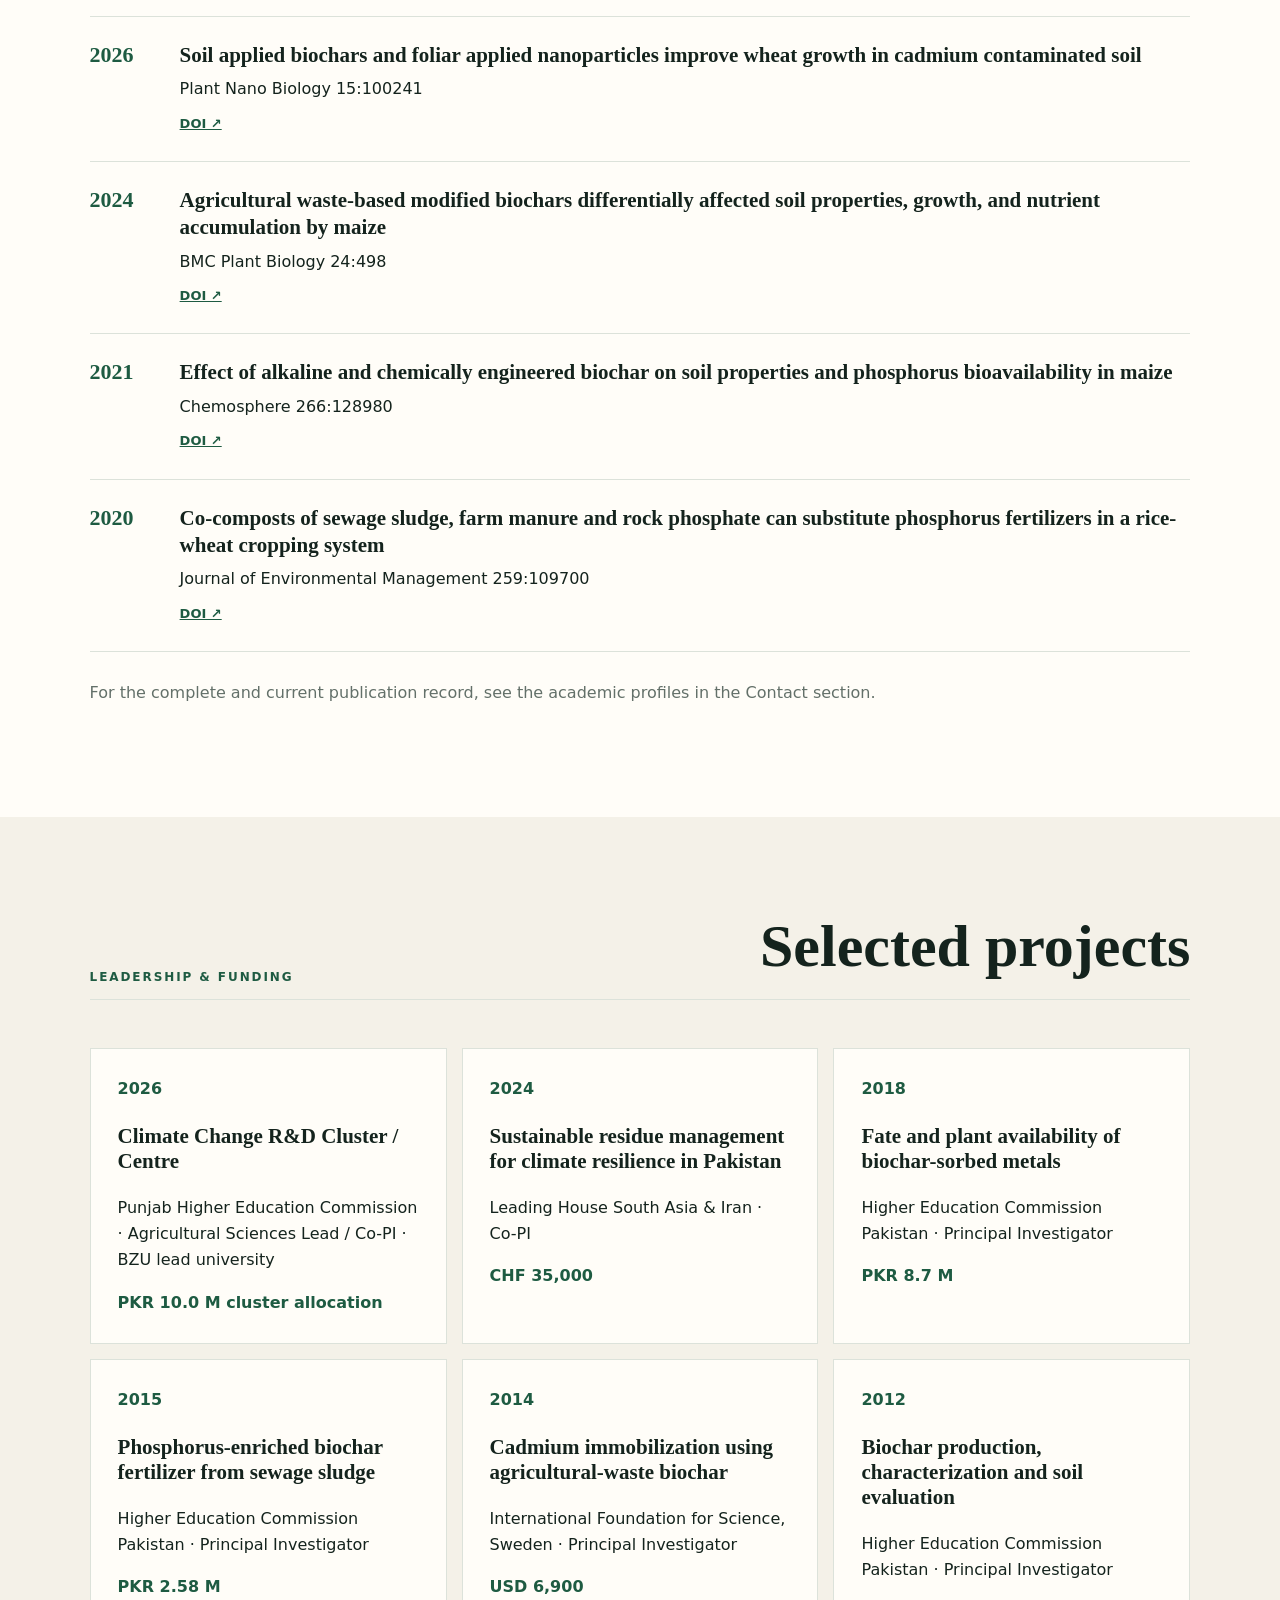
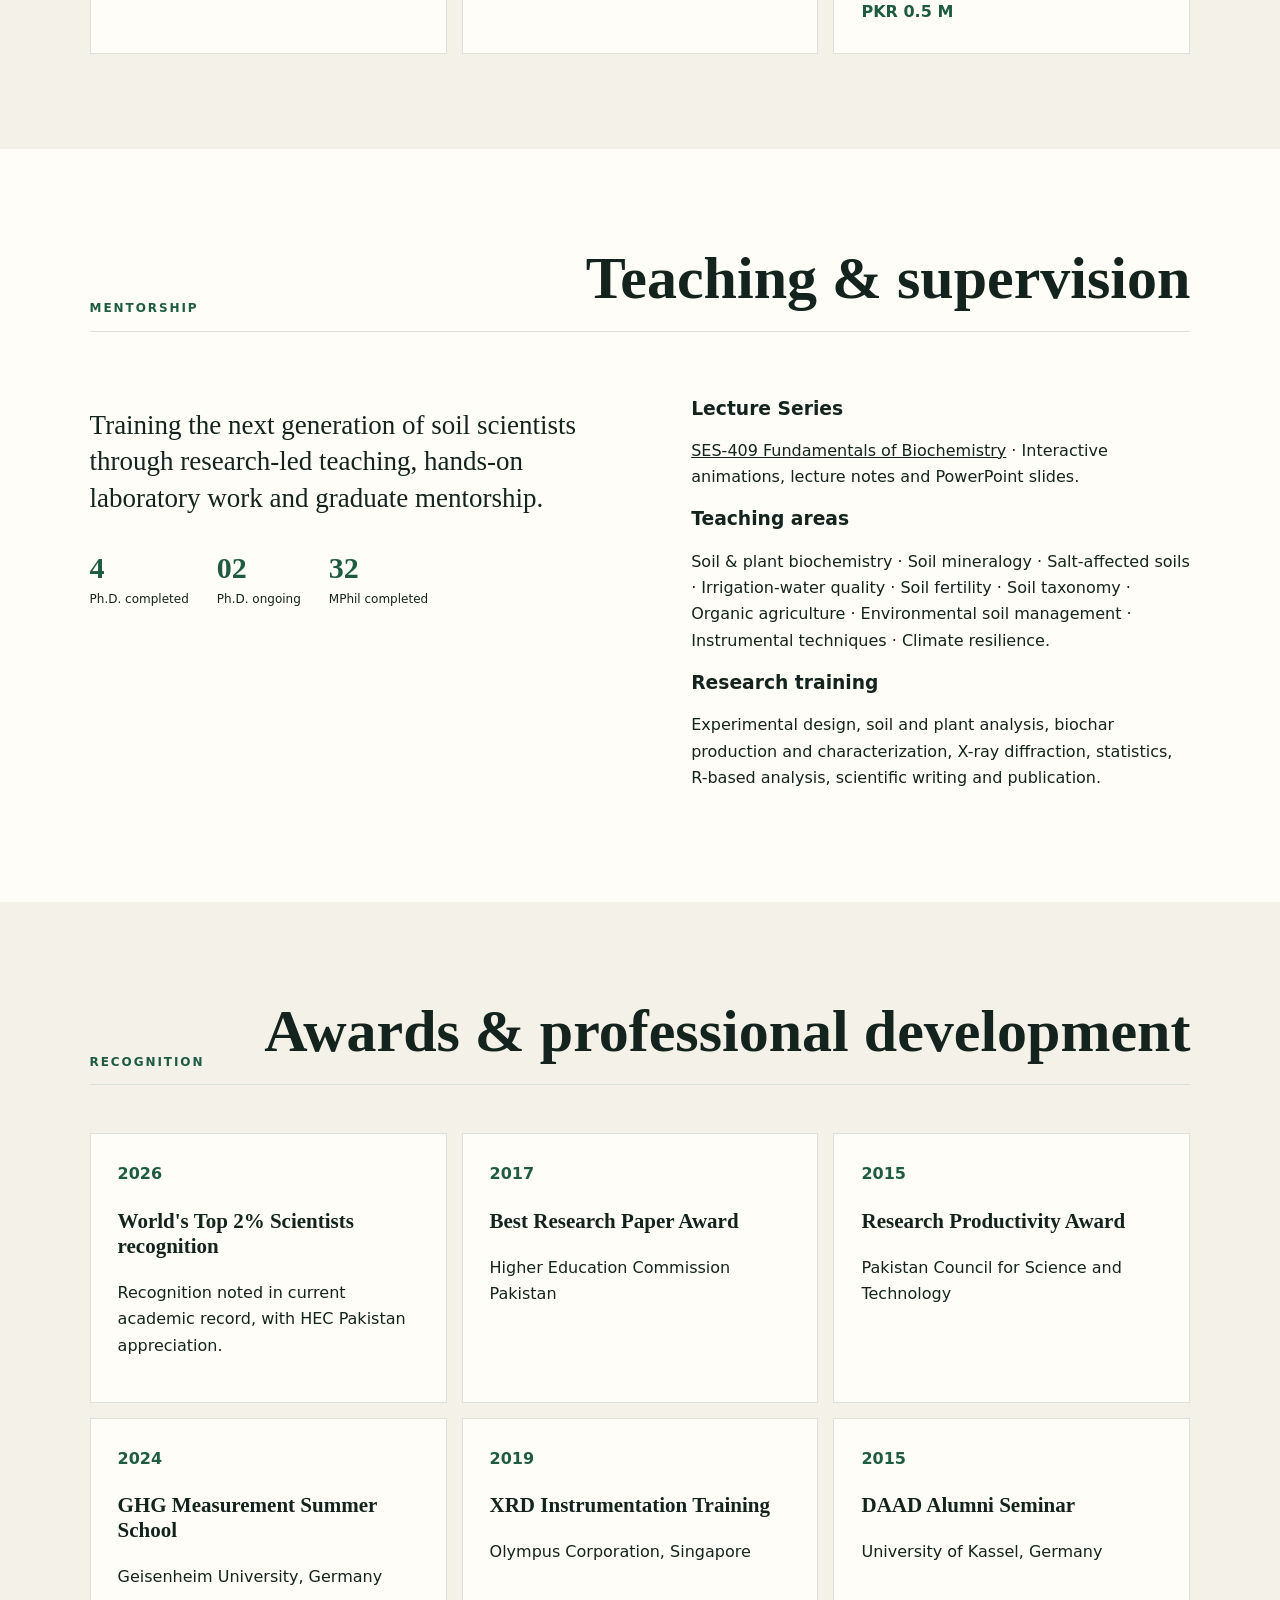
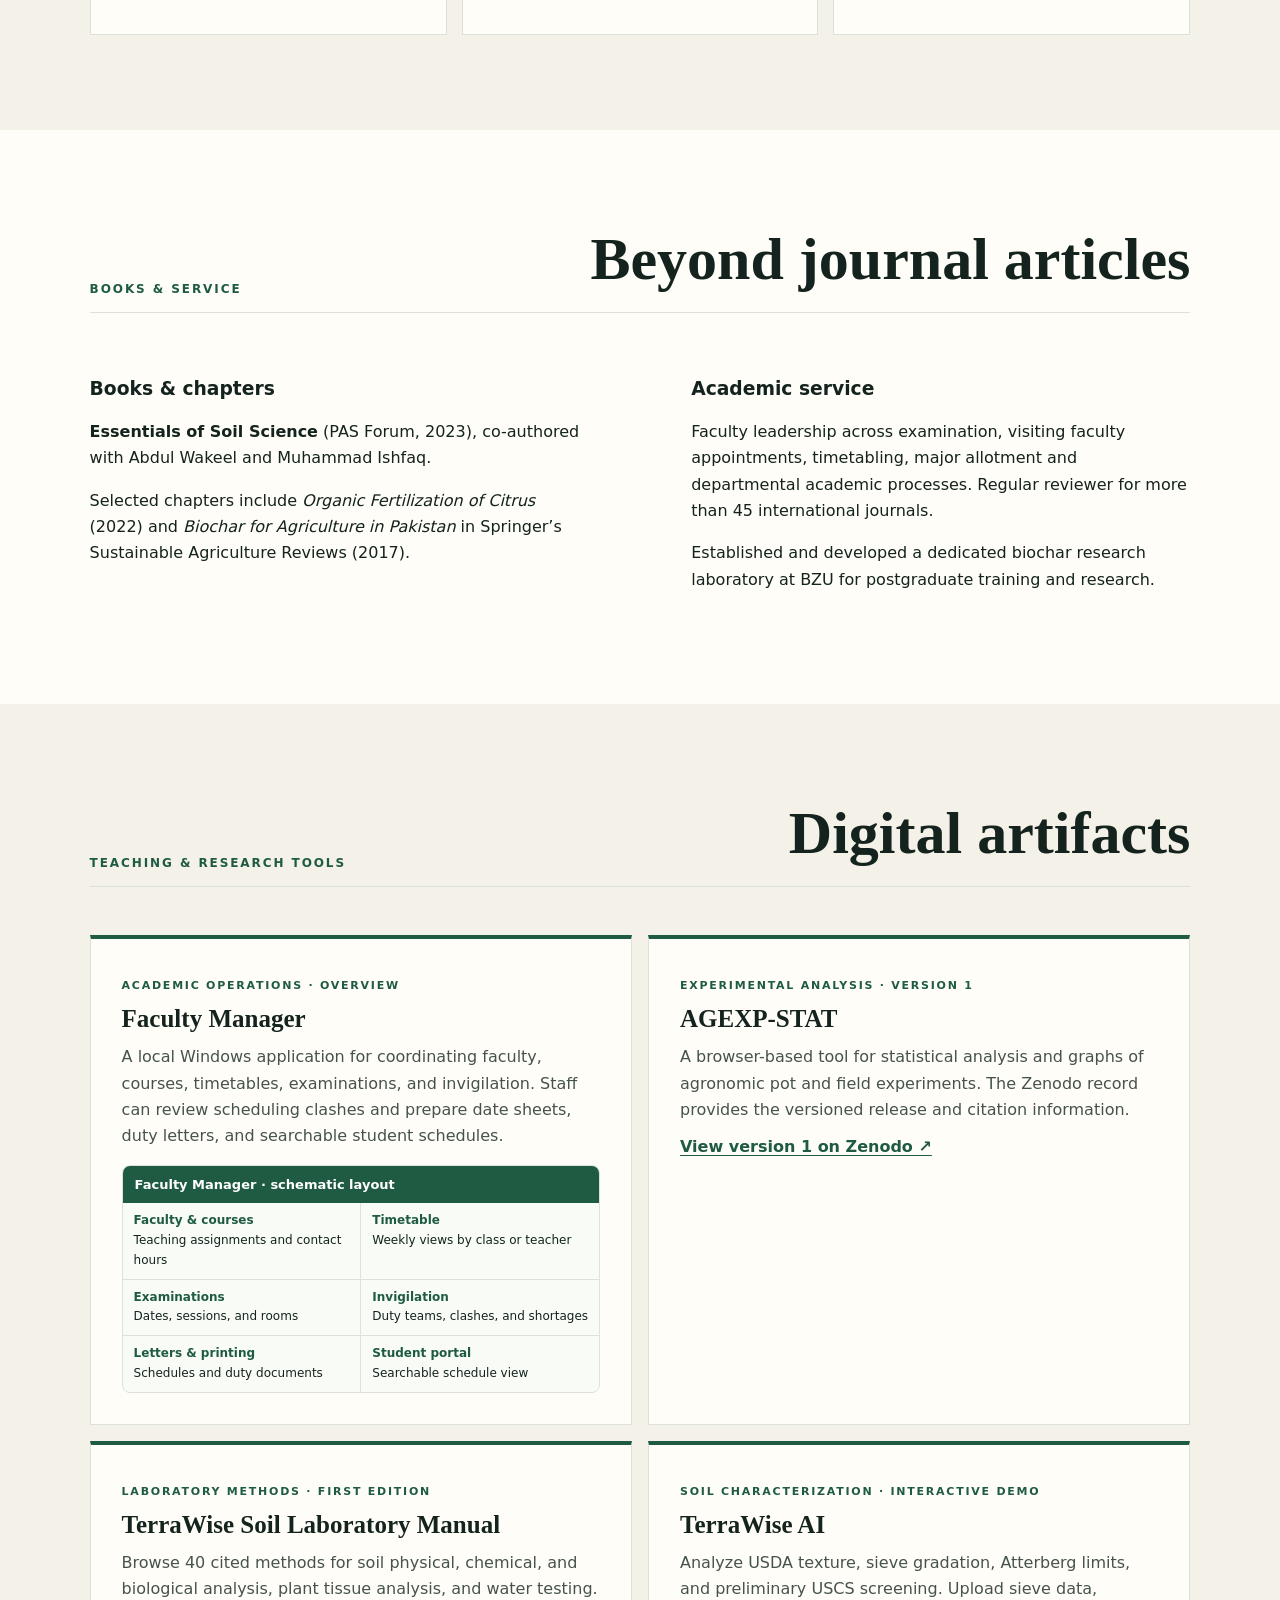
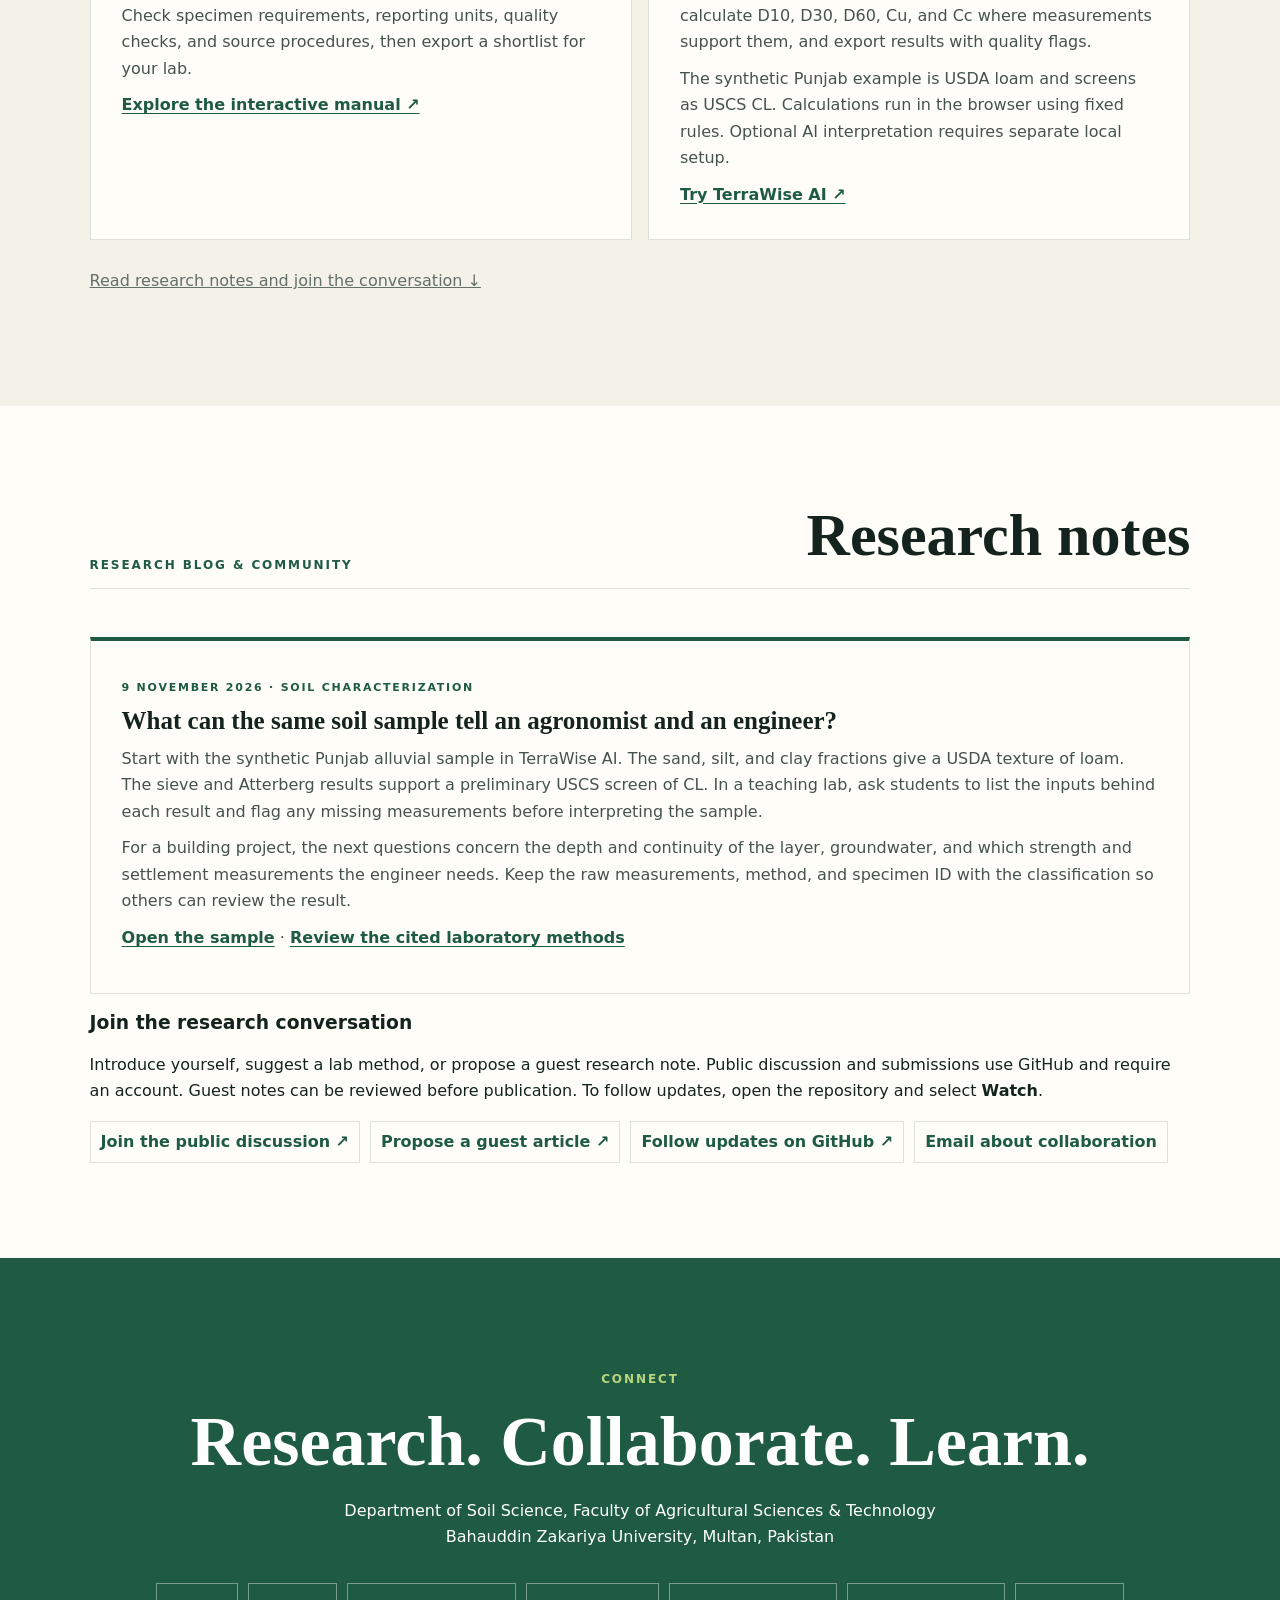
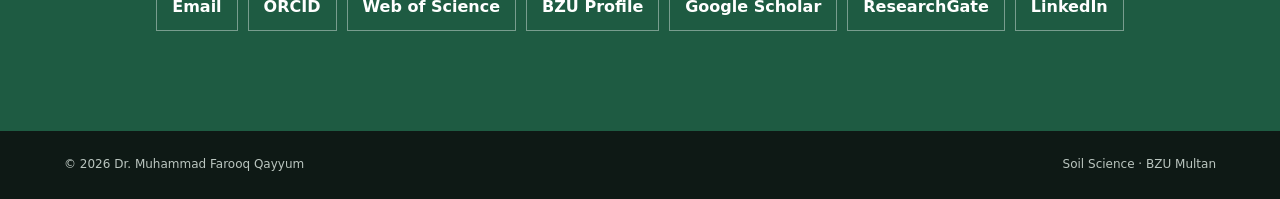
==== commit d386b406: "Add SES-409 biochemistry lecture series" ====
--- a/index.html
+++ b/index.html
@@ -21,7 +21,7 @@
 </style>
 </head>
 <body>
-<header class="site-header"><a class="brand" href="#home">MFQ</a><button class="menu" aria-label="Toggle navigation">☰</button><nav><a href="#about">About</a><a href="#research">Research</a><a href="#publications">Publications</a><a href="#projects">Projects</a><a href="#teaching">Teaching</a><a href="#artifacts">Digital Artifacts</a><a href="#awards">Awards</a><a href="#contact">Contact</a></nav></header>
+<header class="site-header"><a class="brand" href="#home">MFQ</a><button class="menu" aria-label="Toggle navigation">☰</button><nav><a href="#about">About</a><a href="#research">Research</a><a href="#publications">Publications</a><a href="#projects">Projects</a><a href="#teaching">Teaching</a><a href="lectures/">Lecture Series</a><a href="#artifacts">Digital Artifacts</a><a href="#awards">Awards</a><a href="#contact">Contact</a></nav></header>
 <main>
 <section id="home" class="hero"><div class="hero-copy"><p class="eyebrow">SOIL SCIENCE · BIOCHAR · CLIMATE RESILIENCE</p><h1>Dr. Muhammad<br><span>Farooq Qayyum</span></h1><p class="lead">Associate Professor of Soil Science at Bahauddin Zakariya University, Multan, Pakistan, advancing soil carbon management, biochar technologies, nutrient efficiency and remediation of contaminated soils.</p><div class="actions"><a class="btn primary" href="#research">Explore Research</a><a class="btn" href="#contact">Academic Profiles</a></div></div>
 <div class="portrait-card"><div class="portrait-frame"><img src="assets/29%20sep%202026%20selection%20board%20for%20Prof%203.jpeg" alt="Dr. Muhammad Farooq Qayyum" loading="eager"></div><div class="portrait-caption"><strong>Associate Professor of Soil Science</strong><span>Bahauddin Zakariya University, Multan</span></div></div></section>
@@ -49,7 +49,7 @@
 <div><b>2015</b><h3>Phosphorus-enriched biochar fertilizer from sewage sludge</h3><p>Higher Education Commission Pakistan · Principal Investigator</p><strong>PKR 2.58 M</strong></div>
 <div><b>2014</b><h3>Cadmium immobilization using agricultural-waste biochar</h3><p>International Foundation for Science, Sweden · Principal Investigator</p><strong>USD 6,900</strong></div>
 <div><b>2012</b><h3>Biochar production, characterization and soil evaluation</h3><p>Higher Education Commission Pakistan · Principal Investigator</p><strong>PKR 0.5 M</strong></div></div></section>
-<section id="teaching" class="section"><div class="section-head"><p>MENTORSHIP</p><h2>Teaching & supervision</h2></div><div class="two-col"><div><p class="big">Training the next generation of soil scientists through research-led teaching, hands-on laboratory work and graduate mentorship.</p><div class="mini-metrics"><div><strong>4</strong><span>Ph.D. completed</span></div><div><strong>02</strong><span>Ph.D. ongoing</span></div><div><strong>32</strong><span>MPhil completed</span></div></div></div><div><h3>Teaching areas</h3><p>Soil & plant biochemistry · Soil mineralogy · Salt-affected soils · Irrigation-water quality · Soil fertility · Soil taxonomy · Organic agriculture · Environmental soil management · Instrumental techniques · Climate resilience.</p><h3>Research training</h3><p>Experimental design, soil and plant analysis, biochar production and characterization, X-ray diffraction, statistics, R-based analysis, scientific writing and publication.</p></div></div></section>
+<section id="teaching" class="section"><div class="section-head"><p>MENTORSHIP</p><h2>Teaching & supervision</h2></div><div class="two-col"><div><p class="big">Training the next generation of soil scientists through research-led teaching, hands-on laboratory work and graduate mentorship.</p><div class="mini-metrics"><div><strong>4</strong><span>Ph.D. completed</span></div><div><strong>02</strong><span>Ph.D. ongoing</span></div><div><strong>32</strong><span>MPhil completed</span></div></div></div><div><h3>Lecture Series</h3><p><a href="lectures/">SES-409 Fundamentals of Biochemistry</a> · Interactive animations, lecture notes and PowerPoint slides.</p><h3>Teaching areas</h3><p>Soil & plant biochemistry · Soil mineralogy · Salt-affected soils · Irrigation-water quality · Soil fertility · Soil taxonomy · Organic agriculture · Environmental soil management · Instrumental techniques · Climate resilience.</p><h3>Research training</h3><p>Experimental design, soil and plant analysis, biochar production and characterization, X-ray diffraction, statistics, R-based analysis, scientific writing and publication.</p></div></div></section>
 <section id="awards" class="section alt"><div class="section-head"><p>RECOGNITION</p><h2>Awards & professional development</h2></div><div class="awards"><div><b>2026</b><h3>World's Top 2% Scientists recognition</h3><p>Recognition noted in current academic record, with HEC Pakistan appreciation.</p></div><div><b>2017</b><h3>Best Research Paper Award</h3><p>Higher Education Commission Pakistan</p></div><div><b>2015</b><h3>Research Productivity Award</h3><p>Pakistan Council for Science and Technology</p></div><div><b>2024</b><h3>GHG Measurement Summer School</h3><p>Geisenheim University, Germany</p></div><div><b>2019</b><h3>XRD Instrumentation Training</h3><p>Olympus Corporation, Singapore</p></div><div><b>2015</b><h3>DAAD Alumni Seminar</h3><p>University of Kassel, Germany</p></div></div></section>
 <section class="section"><div class="section-head"><p>BOOKS & SERVICE</p><h2>Beyond journal articles</h2></div><div class="two-col"><div><h3>Books & chapters</h3><p><b>Essentials of Soil Science</b> (PAS Forum, 2023), co-authored with Abdul Wakeel and Muhammad Ishfaq.</p><p>Selected chapters include <i>Organic Fertilization of Citrus</i> (2022) and <i>Biochar for Agriculture in Pakistan</i> in Springer’s Sustainable Agriculture Reviews (2017).</p></div><div><h3>Academic service</h3><p>Faculty leadership across examination, visiting faculty appointments, timetabling, major allotment and departmental academic processes. Regular reviewer for more than 45 international journals.</p><p>Established and developed a dedicated biochar research laboratory at BZU for postgraduate training and research.</p></div></div></section>
 <section id="artifacts" class="section alt" aria-labelledby="artifacts-title">
